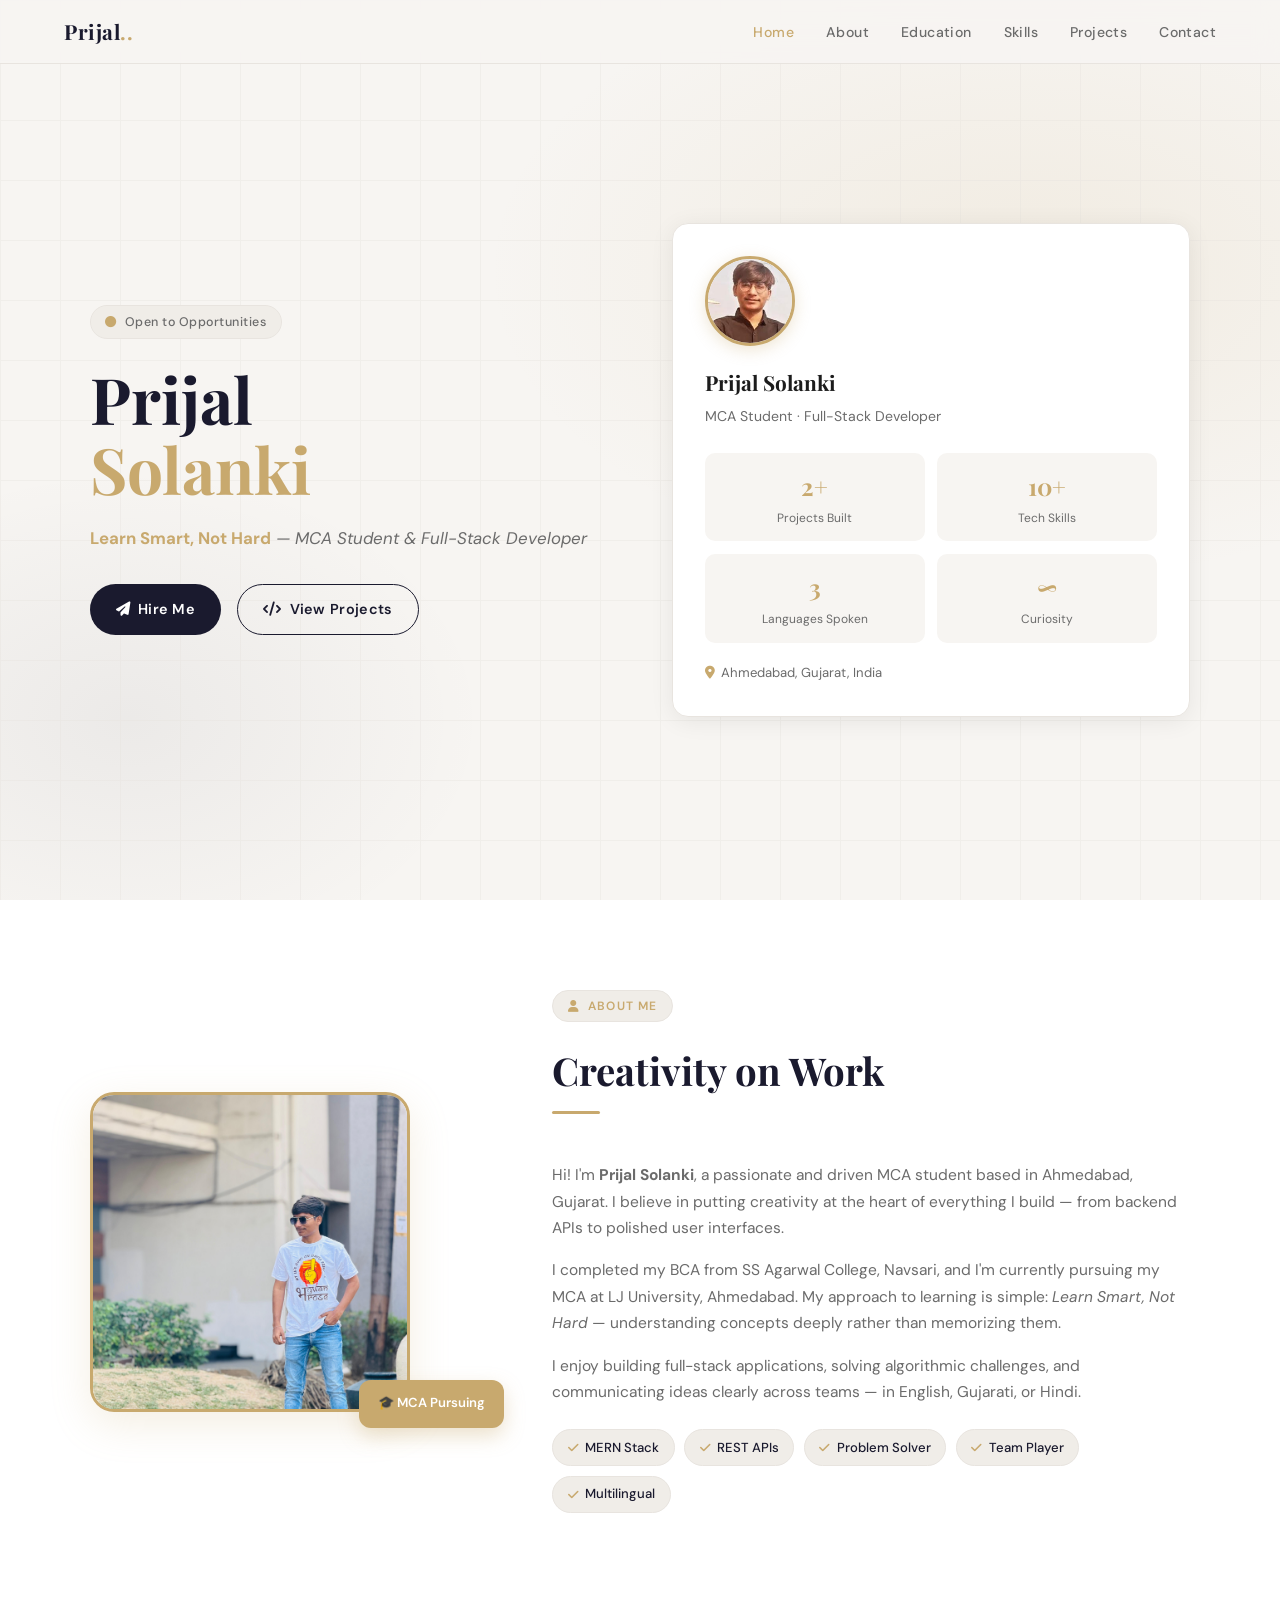
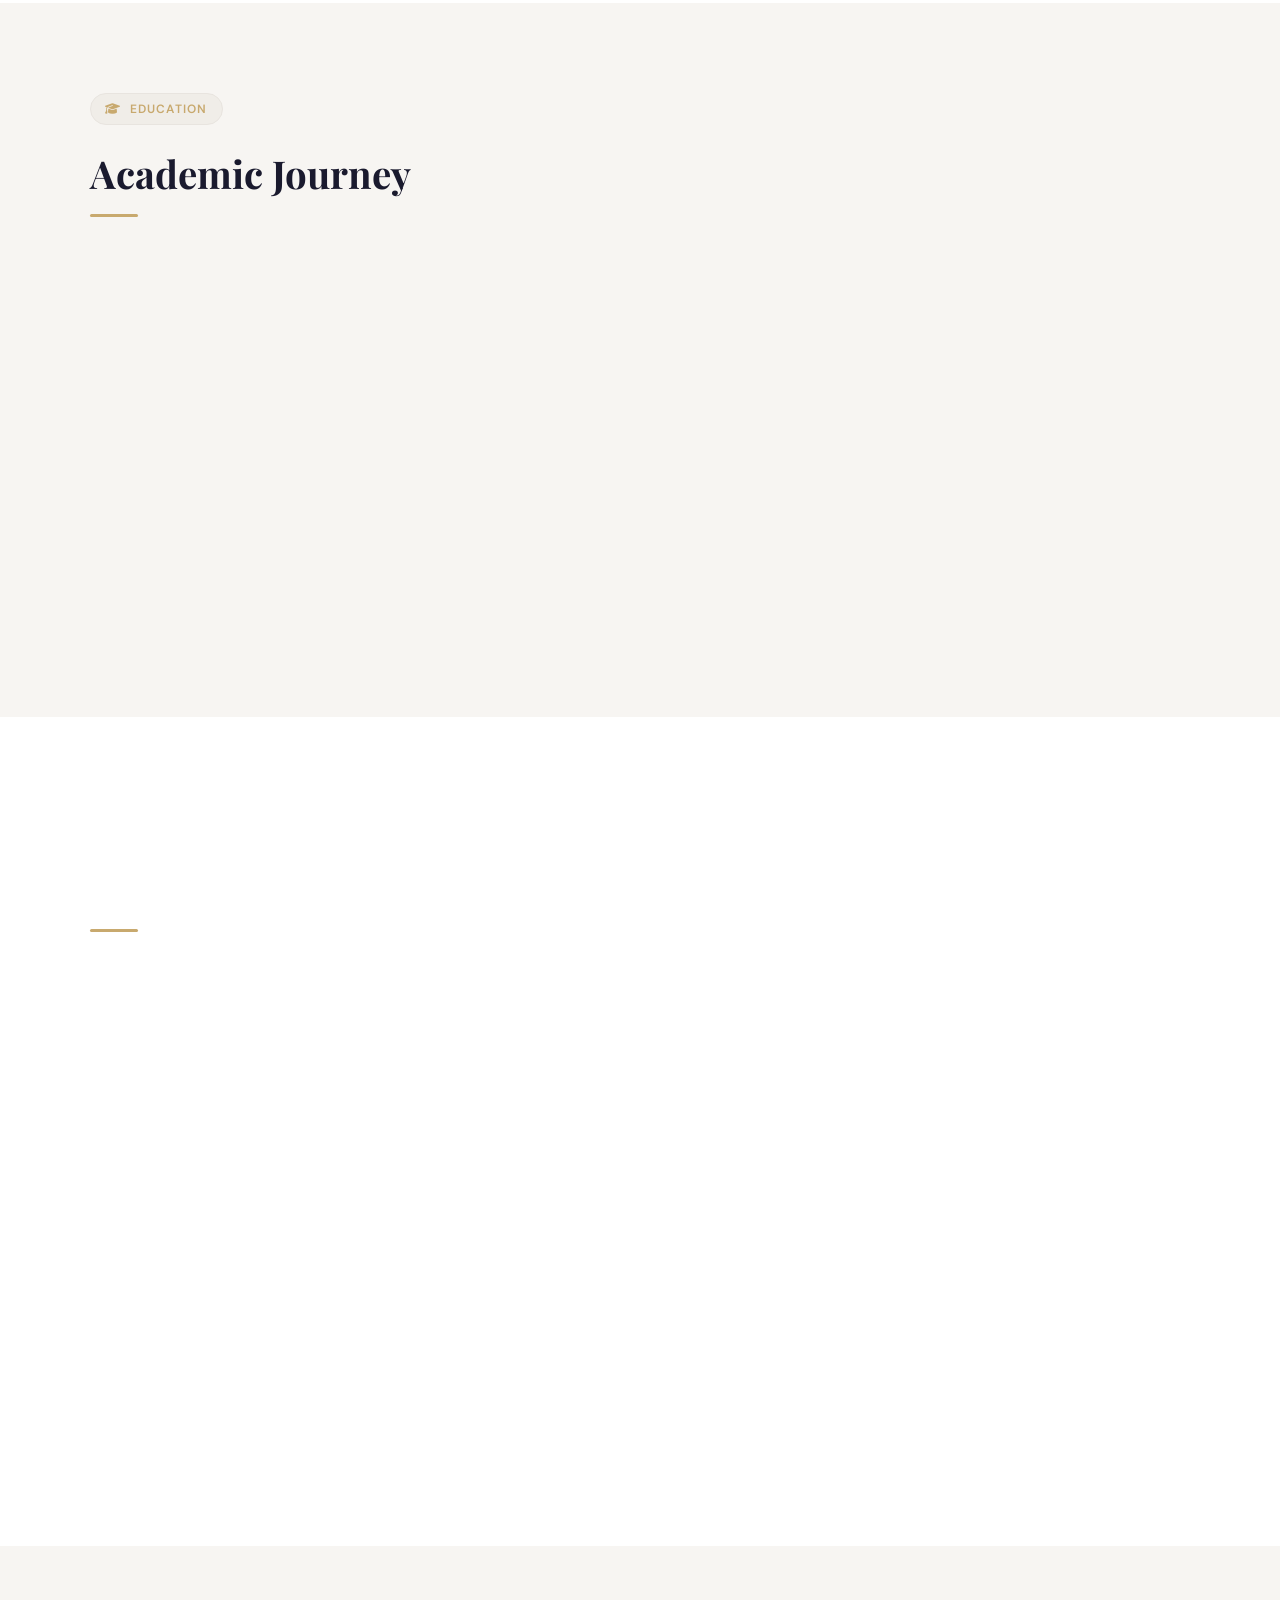
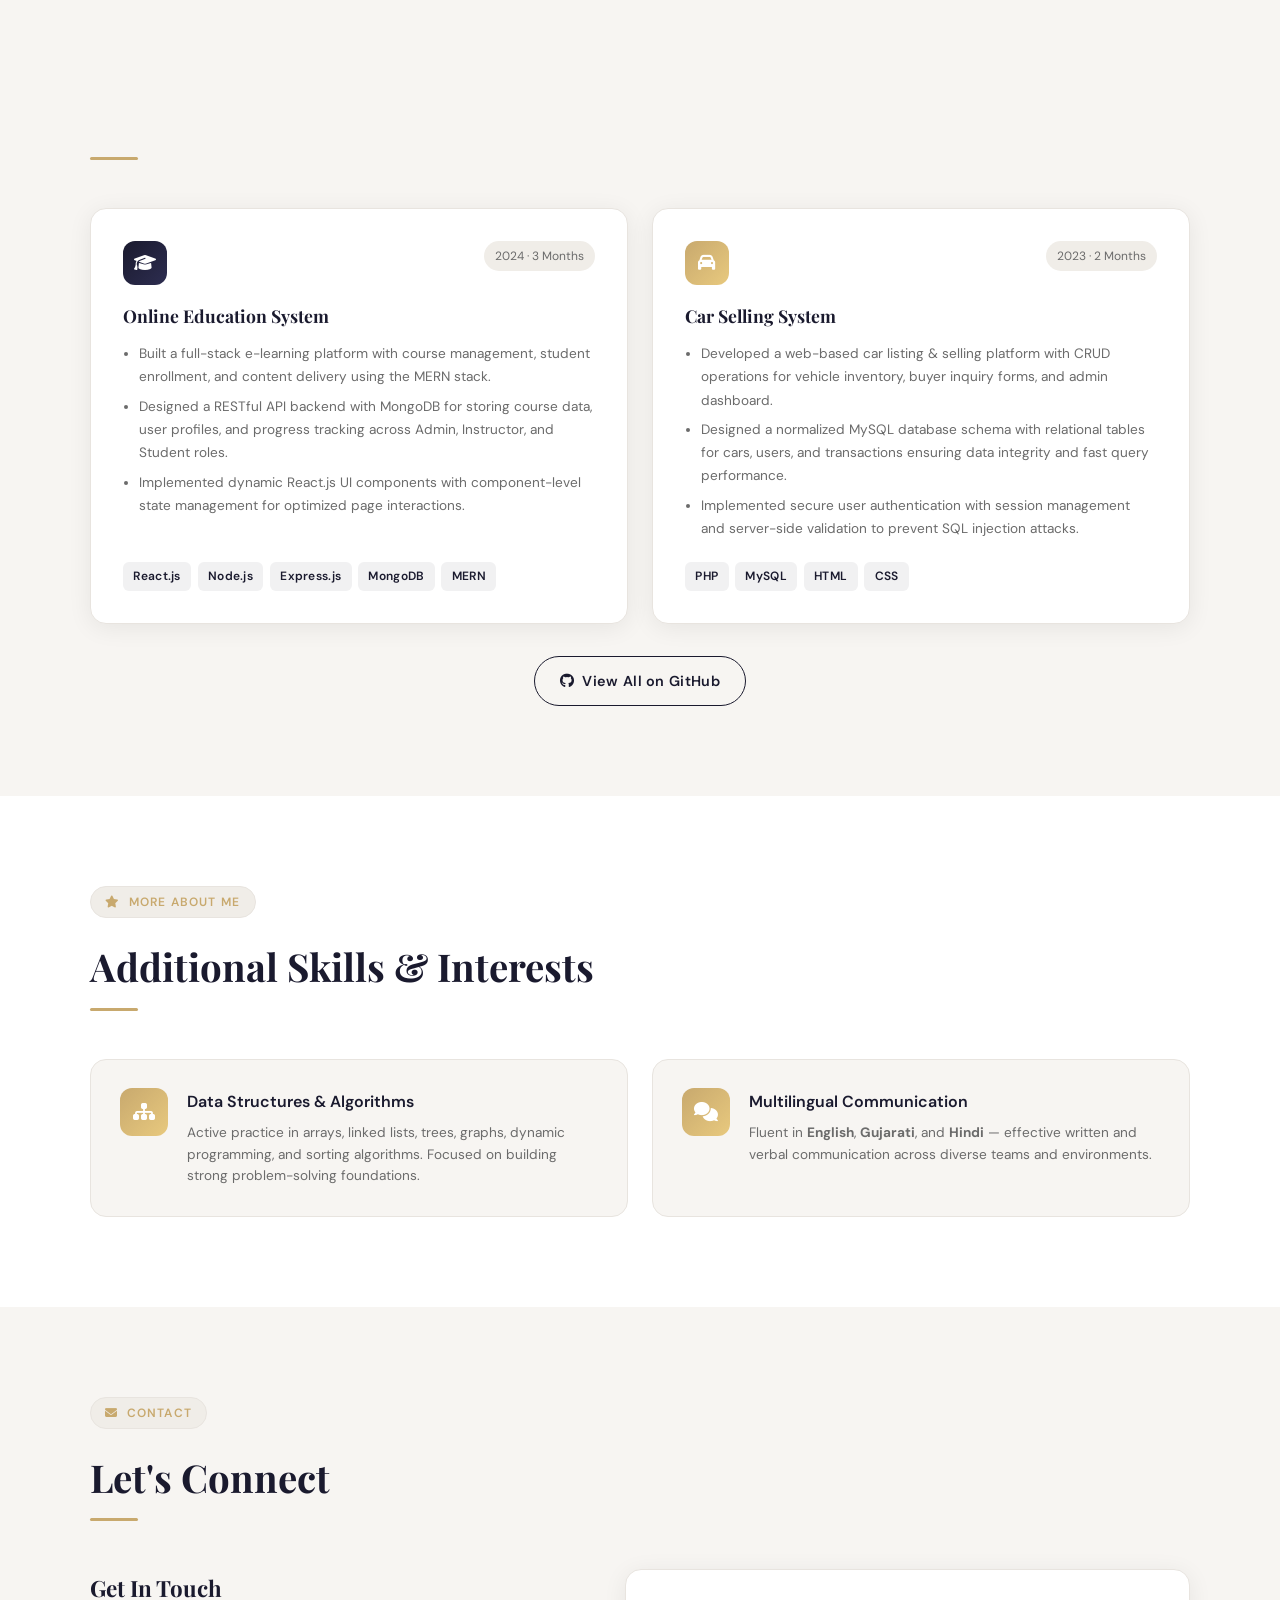
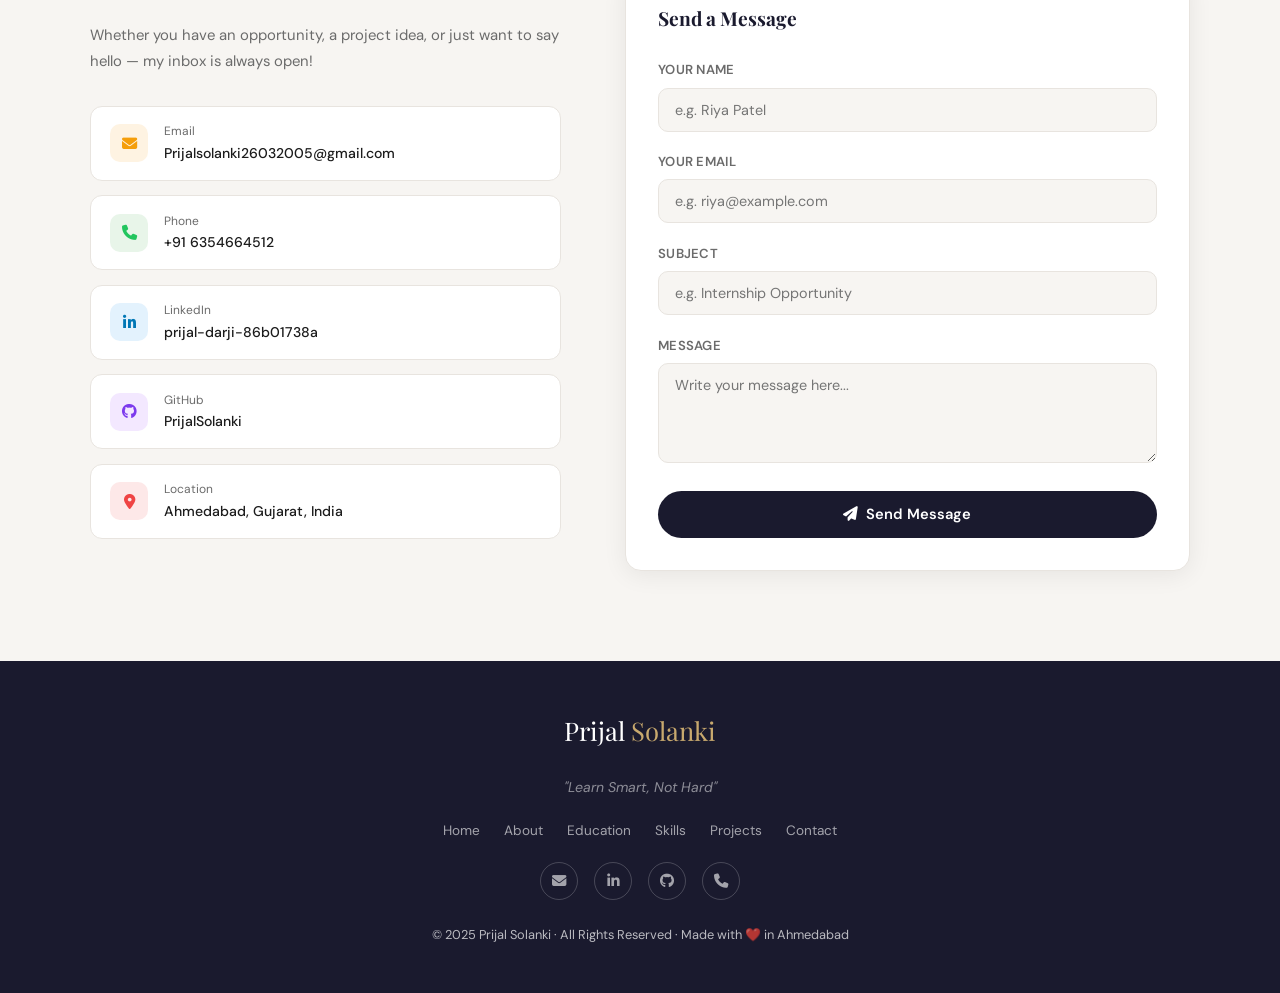
==== index.html @ 627008cb "all done" ====
<!DOCTYPE html>
<html lang="en">
<head>
  <meta charset="UTF-8" />
  <meta name="viewport" content="width=device-width, initial-scale=1.0"/>
  <title>Prijal Solanki — Virtual Resume</title>
  <link href="https://fonts.googleapis.com/css2?family=Playfair+Display:wght@400;600;700&family=DM+Sans:wght@300;400;500;600&display=swap" rel="stylesheet"/>
  <link rel="stylesheet" href="https://cdnjs.cloudflare.com/ajax/libs/font-awesome/6.5.0/css/all.min.css"/>
  <style>
    :root {
      --bg: #f7f5f2;
      --surface: #ffffff;
      --accent: #1a1a2e;
      --accent2: #c8a96e;
      --text: #1c1c1c;
      --muted: #6b6b6b;
      --border: #e8e4df;
      --card: #ffffff;
      --tag-bg: #f0ede8;
      --shadow: 0 4px 24px rgba(0,0,0,0.07);
      --radius: 16px;
    }

    * { margin: 0; padding: 0; box-sizing: border-box; }

    html { scroll-behavior: smooth; }

    body {
      font-family: 'DM Sans', sans-serif;
      background: var(--bg);
      color: var(--text);
      line-height: 1.7;
      overflow-x: hidden;
    }

    /* ── NAVBAR ── */
    nav {
      position: fixed; top: 0; width: 100%; z-index: 999;
      background: rgba(247,245,242,0.92);
      backdrop-filter: blur(12px);
      border-bottom: 1px solid var(--border);
      padding: 0 5%;
      display: flex; align-items: center; justify-content: space-between;
      height: 64px;
      transition: box-shadow .3s;
    }
    nav.scrolled { box-shadow: 0 2px 20px rgba(0,0,0,0.08); }
    .nav-logo {
      font-family: 'Playfair Display', serif;
      font-size: 1.3rem; font-weight: 700;
      color: var(--accent);
      letter-spacing: 0.5px;
    }
    .nav-logo span { color: var(--accent2); }
    .nav-links { display: flex; gap: 2rem; list-style: none; }
    .nav-links a {
      text-decoration: none; color: var(--muted);
      font-size: .88rem; font-weight: 500;
      letter-spacing: .4px; transition: color .25s;
    }
    .nav-links a:hover { color: var(--accent2); }
    .hamburger { display: none; flex-direction: column; gap: 5px; cursor: pointer; }
    .hamburger span { display: block; width: 24px; height: 2px; background: var(--accent); border-radius: 2px; transition: .3s; }
    .mobile-menu {
      display: none; position: fixed; top: 64px; left: 0; width: 100%;
      background: var(--surface); border-bottom: 1px solid var(--border);
      padding: 1.5rem 5%; flex-direction: column; gap: 1.2rem;
      z-index: 998; animation: slideDown .25s ease;
    }
    .mobile-menu.open { display: flex; }
    .mobile-menu a { text-decoration: none; color: var(--text); font-weight: 500; font-size: 1rem; }
    @keyframes slideDown { from { opacity:0; transform:translateY(-10px); } to { opacity:1; transform:translateY(0); } }

    /* ── HERO ── */
    #hero {
      min-height: 100vh;
      display: flex; align-items: center;
      padding: 100px 5% 60px;
      position: relative; overflow: hidden;
    }
    .hero-bg {
      position: absolute; inset: 0; z-index: 0;
      background:
        radial-gradient(ellipse 60% 50% at 80% 30%, rgba(200,169,110,0.13) 0%, transparent 70%),
        radial-gradient(ellipse 40% 40% at 10% 80%, rgba(26,26,46,0.05) 0%, transparent 70%);
    }
    .hero-grid-lines {
      position: absolute; inset: 0; z-index: 0;
      background-image: linear-gradient(var(--border) 1px, transparent 1px),
                        linear-gradient(90deg, var(--border) 1px, transparent 1px);
      background-size: 60px 60px;
      opacity: 0.4;
    }
    .hero-inner {
      position: relative; z-index: 1;
      max-width: 1100px; width: 100%; margin: 0 auto;
      display: grid; grid-template-columns: 1fr 1fr;
      gap: 4rem; align-items: center;
    }
    .hero-label {
      display: inline-flex; align-items: center; gap: .5rem;
      background: var(--tag-bg); border: 1px solid var(--border);
      padding: .35rem .9rem; border-radius: 100px;
      font-size: .78rem; font-weight: 500; color: var(--muted);
      letter-spacing: .5px; margin-bottom: 1.5rem;
      animation: fadeUp .6s ease both;
    }
    .hero-label i { color: var(--accent2); font-size: .7rem; }
    h1 {
      font-family: 'Playfair Display', serif;
      font-size: clamp(2.8rem, 5vw, 4.2rem);
      line-height: 1.1; font-weight: 700;
      color: var(--accent);
      animation: fadeUp .7s .1s ease both;
    }
    h1 .gold { color: var(--accent2); }
    .hero-tagline {
      font-size: 1.05rem; color: var(--muted);
      margin: 1.2rem 0 2rem;
      font-style: italic;
      animation: fadeUp .7s .2s ease both;
    }
    .hero-tagline strong { color: var(--accent2); font-style: normal; }
    .hero-btns {
      display: flex; gap: 1rem; flex-wrap: wrap;
      animation: fadeUp .7s .3s ease both;
    }
    .btn {
      display: inline-flex; align-items: center; gap: .5rem;
      padding: .75rem 1.6rem; border-radius: 100px;
      font-size: .9rem; font-weight: 600;
      text-decoration: none; cursor: pointer; border: none;
      transition: all .25s; letter-spacing: .3px;
    }
    .btn-primary { background: var(--accent); color: #fff; }
    .btn-primary:hover { background: #2d2d50; transform: translateY(-2px); box-shadow: 0 8px 24px rgba(26,26,46,0.2); }
    .btn-outline { background: transparent; color: var(--accent); border: 1.5px solid var(--accent); }
    .btn-outline:hover { background: var(--accent); color: #fff; transform: translateY(-2px); }
    .hero-card {
      background: var(--card);
      border: 1px solid var(--border);
      border-radius: var(--radius);
      padding: 2rem;
      box-shadow: var(--shadow);
      animation: fadeLeft .8s .2s ease both;
    }
    .hero-avatar {
  width: 90px; height: 90px; border-radius: 50%;
  overflow: hidden;
  margin-bottom: 1.2rem;
  border: 3px solid var(--accent2);
  box-shadow: 0 4px 16px rgba(200,169,110,0.3);
}

.hero-avatar img {
  width: 100%;
  height: 100%;
  object-fit: cover;
  display: block;
}
    .hero-card h3 { font-family: 'Playfair Display', serif; font-size: 1.3rem; margin-bottom: .3rem; }
    .hero-card p { color: var(--muted); font-size: .88rem; }
    .hero-stats {
      display: grid; grid-template-columns: 1fr 1fr;
      gap: .8rem; margin-top: 1.5rem;
    }
    .stat-box {
      background: var(--bg); border-radius: 10px;
      padding: .8rem 1rem; text-align: center;
    }
    .stat-num {
      font-family: 'Playfair Display', serif;
      font-size: 1.5rem; font-weight: 700; color: var(--accent2);
    }
    .stat-lbl { font-size: .75rem; color: var(--muted); margin-top: .1rem; }
    .location-badge {
      display: flex; align-items: center; gap: .4rem;
      margin-top: 1.2rem; color: var(--muted); font-size: .82rem;
    }
    .location-badge i { color: var(--accent2); }

    /* ── SECTIONS ── */
    section { padding: 90px 5%; }
    .container { max-width: 1100px; margin: 0 auto; }
    .section-label {
      display: inline-flex; align-items: center; gap: .5rem;
      background: var(--tag-bg); border: 1px solid var(--border);
      padding: .3rem .9rem; border-radius: 100px;
      font-size: .75rem; font-weight: 600; color: var(--accent2);
      letter-spacing: 1.2px; text-transform: uppercase;
      margin-bottom: 1rem;
    }
    .section-title {
      font-family: 'Playfair Display', serif;
      font-size: clamp(1.8rem, 3vw, 2.5rem);
      font-weight: 700; color: var(--accent);
      margin-bottom: .5rem;
    }
    .section-line {
      width: 48px; height: 3px;
      background: var(--accent2); border-radius: 2px;
      margin-bottom: 3rem;
    }

    /* ── ABOUT ── */
    #about { background: var(--surface); }
    .about-grid { display: grid; grid-template-columns: 1fr 1.6fr; gap: 4rem; align-items: center; }
    .about-visual {
      position: relative;
    }
   .about-img-box {
  width: 100%;
  max-width: 320px;
  aspect-ratio: 1;
  border-radius: 24px;
  overflow: hidden;
  position: relative;
  border: 3px solid var(--accent2);
  box-shadow: 0 12px 40px rgba(200,169,110,0.2);
}

.about-img-box img {
  width: 100%;
  height: 100%;
  object-fit: cover;
  display: block;
}

/* Remove the ::after pseudo element — delete it entirely */
   
    .about-float {
      position: absolute; bottom: -16px; right: -16px;
      background: var(--accent2); color: #fff;
      padding: .8rem 1.2rem; border-radius: 12px;
      font-size: .82rem; font-weight: 600;
      box-shadow: 0 8px 20px rgba(200,169,110,.35);
    }
    .about-text p { color: var(--muted); margin-bottom: 1rem; font-size: .97rem; }
    .about-pills { display: flex; flex-wrap: wrap; gap: .6rem; margin-top: 1.5rem; }
    .pill {
      display: inline-flex; align-items: center; gap: .4rem;
      background: var(--tag-bg); border: 1px solid var(--border);
      padding: .4rem .9rem; border-radius: 100px;
      font-size: .82rem; color: var(--accent); font-weight: 500;
    }
    .pill i { color: var(--accent2); font-size: .75rem; }

    /* ── EDUCATION ── */
    #education { background: var(--bg); }
    .edu-cards { display: grid; grid-template-columns: 1fr 1fr; gap: 1.5rem; }
    .edu-card {
      background: var(--card); border: 1px solid var(--border);
      border-radius: var(--radius); padding: 1.8rem;
      box-shadow: var(--shadow); position: relative; overflow: hidden;
      transition: transform .25s, box-shadow .25s;
    }
    .edu-card:hover { transform: translateY(-4px); box-shadow: 0 12px 32px rgba(0,0,0,0.1); }
    .edu-card::before {
      content: ''; position: absolute; top: 0; left: 0;
      width: 4px; height: 100%; background: var(--accent2);
    }
    .edu-badge {
      display: inline-block;
      background: linear-gradient(135deg, var(--accent), #2d2d50);
      color: #fff; padding: .3rem .8rem; border-radius: 100px;
      font-size: .72rem; font-weight: 600; letter-spacing: .5px;
      margin-bottom: 1rem;
    }
    .edu-card h3 {
      font-family: 'Playfair Display', serif;
      font-size: 1.1rem; margin-bottom: .3rem; color: var(--accent);
    }
    .edu-card .edu-deg { color: var(--accent2); font-weight: 600; font-size: .9rem; margin-bottom: .3rem; }
    .edu-card .edu-loc { color: var(--muted); font-size: .83rem; }
    .edu-card .edu-year {
      margin-top: .8rem; display: inline-flex; align-items: center; gap: .4rem;
      background: var(--tag-bg); padding: .3rem .7rem; border-radius: 100px;
      font-size: .78rem; color: var(--muted);
    }
    .achievement-strip {
      margin-top: 2rem; background: var(--card);
      border: 1px solid var(--border); border-radius: var(--radius);
      padding: 1.5rem 2rem;
      display: flex; align-items: center; gap: 1.5rem;
      box-shadow: var(--shadow);
    }
    .ach-icon {
      width: 52px; height: 52px; border-radius: 50%;
      background: linear-gradient(135deg, var(--accent2), #e8c97e);
      display: flex; align-items: center; justify-content: center;
      font-size: 1.3rem; color: #fff; flex-shrink: 0;
    }
    .ach-text h4 { font-weight: 600; color: var(--accent); }
    .ach-text p { color: var(--muted); font-size: .85rem; }

    /* ── SKILLS ── */
    #skills { background: var(--surface); }
    .skills-grid { display: grid; grid-template-columns: 1fr 1fr; gap: 3rem; }
    .skill-group h4 {
      font-family: 'Playfair Display', serif; font-size: 1.1rem;
      color: var(--accent); margin-bottom: 1.2rem;
      display: flex; align-items: center; gap: .6rem;
    }
    .skill-group h4 i { color: var(--accent2); font-size: .9rem; }
    .skill-item { margin-bottom: 1.1rem; }
    .skill-info { display: flex; justify-content: space-between; margin-bottom: .4rem; }
    .skill-name { font-size: .88rem; font-weight: 500; color: var(--text); }
    .skill-pct { font-size: .8rem; color: var(--accent2); font-weight: 600; }
    .skill-bar { height: 6px; background: var(--tag-bg); border-radius: 100px; overflow: hidden; }
    .skill-fill {
      height: 100%; background: linear-gradient(90deg, var(--accent), var(--accent2));
      border-radius: 100px; width: 0;
      transition: width 1.2s cubic-bezier(.4,0,.2,1);
    }
    .tags-cloud { display: flex; flex-wrap: wrap; gap: .6rem; }
    .tag {
      background: var(--tag-bg); border: 1px solid var(--border);
      padding: .4rem .9rem; border-radius: 100px;
      font-size: .82rem; color: var(--accent); font-weight: 500;
      transition: background .2s, color .2s;
    }
    .tag:hover { background: var(--accent); color: #fff; }

    /* ── PROJECTS ── */
    #projects { background: var(--bg); }
    .projects-grid { display: grid; grid-template-columns: 1fr 1fr; gap: 1.5rem; }
    .proj-card {
      background: var(--card); border: 1px solid var(--border);
      border-radius: var(--radius); padding: 2rem;
      box-shadow: var(--shadow); display: flex; flex-direction: column;
      transition: transform .25s, box-shadow .25s;
    }
    .proj-card:hover { transform: translateY(-5px); box-shadow: 0 16px 40px rgba(0,0,0,0.1); }
    .proj-header { display: flex; align-items: flex-start; justify-content: space-between; gap: 1rem; margin-bottom: 1rem; }
    .proj-icon {
      width: 44px; height: 44px; border-radius: 12px;
      background: linear-gradient(135deg, var(--accent), #2d2d50);
      display: flex; align-items: center; justify-content: center;
      font-size: 1.1rem; color: #fff; flex-shrink: 0;
    }
    .proj-year {
      background: var(--tag-bg); padding: .3rem .7rem; border-radius: 100px;
      font-size: .75rem; color: var(--muted);
    }
    .proj-card h3 {
      font-family: 'Playfair Display', serif;
      font-size: 1.1rem; color: var(--accent); margin-bottom: .7rem;
    }
    .proj-desc { color: var(--muted); font-size: .88rem; margin-bottom: 1.2rem; flex: 1; line-height: 1.65; }
    .proj-bullets { padding-left: 1rem; margin-bottom: 1rem; }
    .proj-bullets li { color: var(--muted); font-size: .85rem; margin-bottom: .4rem; }
    .proj-tech { display: flex; flex-wrap: wrap; gap: .4rem; margin-top: auto; }
    .tech-tag {
      background: rgba(26,26,46,0.06); color: var(--accent);
      padding: .25rem .65rem; border-radius: 6px;
      font-size: .75rem; font-weight: 600; letter-spacing: .3px;
    }

    /* ── ADDITIONAL SKILLS ── */
    #additional { background: var(--surface); }
    .add-grid { display: grid; grid-template-columns: 1fr 1fr; gap: 1.5rem; }
    .add-card {
      background: var(--bg); border: 1px solid var(--border);
      border-radius: var(--radius); padding: 1.8rem;
      display: flex; gap: 1.2rem; align-items: flex-start;
      transition: transform .25s;
    }
    .add-card:hover { transform: translateY(-3px); }
    .add-icon {
      width: 48px; height: 48px; border-radius: 12px; flex-shrink: 0;
      background: linear-gradient(135deg, var(--accent2), #e8c97e);
      display: flex; align-items: center; justify-content: center;
      font-size: 1.2rem; color: #fff;
    }
    .add-card h4 { font-weight: 600; color: var(--accent); margin-bottom: .4rem; }
    .add-card p { color: var(--muted); font-size: .85rem; line-height: 1.6; }

    /* ── CONTACT ── */
    #contact { background: var(--bg); }
    .contact-grid { display: grid; grid-template-columns: 1fr 1.2fr; gap: 4rem; }
    .contact-info h3 {
      font-family: 'Playfair Display', serif;
      font-size: 1.4rem; margin-bottom: 1rem; color: var(--accent);
    }
    .contact-info p { color: var(--muted); font-size: .93rem; margin-bottom: 2rem; }
    .contact-links { display: flex; flex-direction: column; gap: .9rem; }
    .contact-link {
      display: flex; align-items: center; gap: 1rem;
      text-decoration: none; color: var(--text);
      padding: .9rem 1.2rem; border-radius: 12px;
      border: 1px solid var(--border); background: var(--card);
      transition: all .25s;
    }
    .contact-link:hover { border-color: var(--accent2); background: var(--tag-bg); transform: translateX(4px); }
    .c-icon {
      width: 38px; height: 38px; border-radius: 10px;
      display: flex; align-items: center; justify-content: center;
      font-size: .95rem; flex-shrink: 0;
    }
    .c-icon.mail { background: #fef3e2; color: #f59e0b; }
    .c-icon.phone { background: #e8f5e9; color: #22c55e; }
    .c-icon.linkedin { background: #e3f2fd; color: #0077b5; }
    .c-icon.github { background: #f3e8ff; color: #7c3aed; }
    .c-icon.loc { background: #fde8e8; color: #ef4444; }
    .c-label { font-size: .75rem; color: var(--muted); }
    .c-val { font-size: .88rem; font-weight: 500; word-break: break-all; }
    .contact-form { background: var(--card); border: 1px solid var(--border); border-radius: var(--radius); padding: 2rem; box-shadow: var(--shadow); }
    .contact-form h3 { font-family: 'Playfair Display', serif; font-size: 1.2rem; color: var(--accent); margin-bottom: 1.5rem; }
    .form-group { margin-bottom: 1.2rem; }
    .form-group label { display: block; font-size: .82rem; font-weight: 600; color: var(--muted); margin-bottom: .4rem; letter-spacing: .3px; }
    .form-group input,
    .form-group textarea {
      width: 100%; padding: .75rem 1rem;
      border: 1.5px solid var(--border); border-radius: 10px;
      background: var(--bg); font-family: 'DM Sans', sans-serif;
      font-size: .9rem; color: var(--text); outline: none;
      transition: border-color .2s;
    }
    .form-group input:focus,
    .form-group textarea:focus { border-color: var(--accent2); }
    .form-group textarea { resize: vertical; min-height: 100px; }
    .form-submit {
      width: 100%; padding: .85rem; border-radius: 100px;
      background: var(--accent); color: #fff; font-family: 'DM Sans', sans-serif;
      font-size: .92rem; font-weight: 600; border: none; cursor: pointer;
      transition: background .25s, transform .2s;
    }
    .form-submit:hover { background: #2d2d50; transform: translateY(-2px); }

    /* ── FOOTER ── */
    footer {
      background: var(--accent); color: rgba(255,255,255,0.7);
      padding: 3rem 5%; text-align: center;
    }
    .footer-name {
      font-family: 'Playfair Display', serif;
      font-size: 1.6rem; color: #fff; margin-bottom: .5rem;
    }
    .footer-name span { color: var(--accent2); }
    .footer-links { display: flex; justify-content: center; gap: 1.5rem; margin: 1.2rem 0; flex-wrap: wrap; }
    .footer-links a { color: rgba(255,255,255,0.6); text-decoration: none; font-size: .85rem; transition: color .2s; }
    .footer-links a:hover { color: var(--accent2); }
    .footer-socials { display: flex; justify-content: center; gap: 1rem; margin: 1.2rem 0; }
    .fsoc {
      width: 38px; height: 38px; border-radius: 50%;
      border: 1px solid rgba(255,255,255,0.2);
      display: flex; align-items: center; justify-content: center;
      color: rgba(255,255,255,0.6); text-decoration: none;
      font-size: .9rem; transition: all .25s;
    }
    .fsoc:hover { border-color: var(--accent2); color: var(--accent2); }
    footer p { font-size: .8rem; margin-top: 1.5rem; }

    /* ── ANIMATIONS ── */
    @keyframes fadeUp {
      from { opacity: 0; transform: translateY(24px); }
      to   { opacity: 1; transform: translateY(0); }
    }
    @keyframes fadeLeft {
      from { opacity: 0; transform: translateX(30px); }
      to   { opacity: 1; transform: translateX(0); }
    }
    .reveal {
      opacity: 0; transform: translateY(30px);
      transition: opacity .7s ease, transform .7s ease;
    }
    .reveal.visible { opacity: 1; transform: translateY(0); }

    /* ── RESPONSIVE ── */
    @media (max-width: 900px) {
      .hero-inner { grid-template-columns: 1fr; gap: 2.5rem; }
      .hero-card { max-width: 360px; }
      .about-grid { grid-template-columns: 1fr; }
      .about-img-box { max-width: 220px; }
      .edu-cards { grid-template-columns: 1fr; }
      .skills-grid { grid-template-columns: 1fr; }
      .projects-grid { grid-template-columns: 1fr; }
      .add-grid { grid-template-columns: 1fr; }
      .contact-grid { grid-template-columns: 1fr; }
    }
    @media (max-width: 640px) {
      .nav-links { display: none; }
      .hamburger { display: flex; }
      section { padding: 70px 5%; }
      h1 { font-size: 2.2rem; }
      .hero-btns { flex-direction: column; }
      .btn { justify-content: center; }
      .achievement-strip { flex-direction: column; text-align: center; }
    }
  </style>
</head>
<body>

<!-- NAVBAR -->
<nav id="navbar">
  <div class="nav-logo">Prijal<span>..</span></div>
  <ul class="nav-links">
    <li><a href="#hero">Home</a></li>
    <li><a href="#about">About</a></li>
    <li><a href="#education">Education</a></li>
    <li><a href="#skills">Skills</a></li>
    <li><a href="#projects">Projects</a></li>
    <li><a href="#contact">Contact</a></li>
  </ul>
  <div class="hamburger" onclick="toggleMenu()" aria-label="Menu">
    <span></span><span></span><span></span>
  </div>
</nav>
<div class="mobile-menu" id="mobileMenu">
  <a href="#hero" onclick="toggleMenu()">Home</a>
  <a href="#about" onclick="toggleMenu()">About</a>
  <a href="#education" onclick="toggleMenu()">Education</a>
  <a href="#skills" onclick="toggleMenu()">Skills</a>
  <a href="#projects" onclick="toggleMenu()">Projects</a>
  <a href="#contact" onclick="toggleMenu()">Contact</a>
</div>

<!-- HERO -->
<section id="hero">
  <div class="hero-bg"></div>
  <div class="hero-grid-lines"></div>
  <div class="hero-inner">
    <div class="hero-text">
      <div class="hero-label"><i class="fas fa-circle"></i> Open to Opportunities</div>
      <h1>Prijal<br><span class="gold">Solanki</span></h1>
      <p class="hero-tagline"><strong>Learn Smart, Not Hard</strong> — MCA Student & Full-Stack Developer</p>
      <div class="hero-btns">
        <a href="#contact" class="btn btn-primary"><i class="fas fa-paper-plane"></i> Hire Me</a>
        <a href="#projects" class="btn btn-outline"><i class="fas fa-code"></i> View Projects</a>
      </div>
    </div>
    <div>
      <div class="hero-card">
        <div class="hero-avatar">
            <img src="myphoto.png" alt="Prijal Solanki"/>
        </div>
        <h3>Prijal Solanki</h3>
        <p>MCA Student · Full-Stack Developer</p>
        <div class="hero-stats">
          <div class="stat-box">
            <div class="stat-num">2+</div>
            <div class="stat-lbl">Projects Built</div>
          </div>
          <div class="stat-box">
            <div class="stat-num">10+</div>
            <div class="stat-lbl">Tech Skills</div>
          </div>
          <div class="stat-box">
            <div class="stat-num">3</div>
            <div class="stat-lbl">Languages Spoken</div>
          </div>
          <div class="stat-box">
            <div class="stat-num">∞</div>
            <div class="stat-lbl">Curiosity</div>
          </div>
        </div>
        <div class="location-badge">
          <i class="fas fa-map-marker-alt"></i> Ahmedabad, Gujarat, India
        </div>
      </div>
    </div>
  </div>
</section>

<!-- ABOUT -->
<section id="about">
  <div class="container">
    <div class="about-grid">
      <div class="about-visual reveal">
        <div class="about-img-box"><img src="myphoto2.jpeg" alt="Prijal Solanki"/></div>
        <div class="about-float">🎓 MCA Pursuing</div>
      </div>
      <div class="about-text reveal">
        <div class="section-label"><i class="fas fa-user"></i> About Me</div>
        <h2 class="section-title">Creativity on Work</h2>
        <div class="section-line"></div>
        <p>Hi! I'm <strong>Prijal Solanki</strong>, a passionate and driven MCA student based in Ahmedabad, Gujarat. I believe in putting creativity at the heart of everything I build — from backend APIs to polished user interfaces.</p>
        <p>I completed my BCA from SS Agarwal College, Navsari, and I'm currently pursuing my MCA at LJ University, Ahmedabad. My approach to learning is simple: <em>Learn Smart, Not Hard</em> — understanding concepts deeply rather than memorizing them.</p>
        <p>I enjoy building full-stack applications, solving algorithmic challenges, and communicating ideas clearly across teams — in English, Gujarati, or Hindi.</p>
        <div class="about-pills">
          <span class="pill"><i class="fas fa-check"></i> MERN Stack</span>
          <span class="pill"><i class="fas fa-check"></i> REST APIs</span>
          <span class="pill"><i class="fas fa-check"></i> Problem Solver</span>
          <span class="pill"><i class="fas fa-check"></i> Team Player</span>
          <span class="pill"><i class="fas fa-check"></i> Multilingual</span>
        </div>
      </div>
    </div>
  </div>
</section>

<!-- EDUCATION -->
<section id="education">
  <div class="container">
    <div class="section-label reveal"><i class="fas fa-graduation-cap"></i> Education</div>
    <h2 class="section-title reveal">Academic Journey</h2>
    <div class="section-line"></div>
    <div class="edu-cards">
      <div class="edu-card reveal">
        <span class="edu-badge">✅ COMPLETED</span>
        <h3>SS Agarwal College</h3>
        <div class="edu-deg">Bachelor of Computer Applications (BCA)</div>
        <div class="edu-loc"><i class="fas fa-map-marker-alt" style="color:var(--accent2);margin-right:.3rem"></i>Navsari, Gujarat, India</div>
        <span class="edu-year"><i class="fas fa-calendar"></i> Graduated 2025</span>
      </div>
      <div class="edu-card reveal">
        <span class="edu-badge" style="background:linear-gradient(135deg,var(--accent2),#e8c97e);color:#fff;">🔄 PURSUING</span>
        <h3>LJ University</h3>
        <div class="edu-deg">Master of Computer Applications (MCA)</div>
        <div class="edu-loc"><i class="fas fa-map-marker-alt" style="color:var(--accent2);margin-right:.3rem"></i>Ahmedabad, Gujarat, India</div>
        <span class="edu-year"><i class="fas fa-calendar"></i> 2025 — Present</span>
      </div>
    </div>
    <div class="achievement-strip reveal" style="margin-top:1.5rem;">
      <div class="ach-icon"><i class="fas fa-trophy"></i></div>
      <div class="ach-text">
        <h4>Certifications & Achievements</h4>
        <p>Holds multiple certificates across technical and professional development domains — demonstrating a continuous learning mindset.</p>
      </div>
    </div>
  </div>
</section>

<!-- SKILLS -->
<section id="skills">
  <div class="container">
    <div class="section-label reveal"><i class="fas fa-code"></i> Skills</div>
    <h2 class="section-title reveal">Technical Arsenal</h2>
    <div class="section-line"></div>
    <div class="skills-grid">
      <div>
        <div class="skill-group reveal">
          <h4><i class="fas fa-laptop-code"></i> Languages</h4>
          <div class="skill-item"><div class="skill-info"><span class="skill-name">JavaScript (ES6+)</span><span class="skill-pct">88%</span></div><div class="skill-bar"><div class="skill-fill" data-w="88"></div></div></div>
          <div class="skill-item"><div class="skill-info"><span class="skill-name">Python</span><span class="skill-pct">80%</span></div><div class="skill-bar"><div class="skill-fill" data-w="80"></div></div></div>
          <div class="skill-item"><div class="skill-info"><span class="skill-name">PHP</span><span class="skill-pct">75%</span></div><div class="skill-bar"><div class="skill-fill" data-w="75"></div></div></div>
          <div class="skill-item"><div class="skill-info"><span class="skill-name">HTML5 / CSS3</span><span class="skill-pct">92%</span></div><div class="skill-bar"><div class="skill-fill" data-w="92"></div></div></div>
          <div class="skill-item"><div class="skill-info"><span class="skill-name">SQL</span><span class="skill-pct">82%</span></div><div class="skill-bar"><div class="skill-fill" data-w="82"></div></div></div>
          <div class="skill-item"><div class="skill-info"><span class="skill-name">C++</span><span class="skill-pct">70%</span></div><div class="skill-bar"><div class="skill-fill" data-w="70"></div></div></div>
        </div>
        <div class="skill-group reveal" style="margin-top:2rem;">
          <h4><i class="fas fa-layer-group"></i> Frameworks & Libraries</h4>
          <div class="tags-cloud">
            <span class="tag">React.js</span>
            <span class="tag">Node.js</span>
            <span class="tag">Express.js</span>
            <span class="tag">ASP.NET (VB)</span>
          </div>
        </div>
      </div>
      <div>
        <div class="skill-group reveal">
          <h4><i class="fas fa-database"></i> Databases</h4>
          <div class="skill-item"><div class="skill-info"><span class="skill-name">MongoDB</span><span class="skill-pct">84%</span></div><div class="skill-bar"><div class="skill-fill" data-w="84"></div></div></div>
          <div class="skill-item"><div class="skill-info"><span class="skill-name">MySQL</span><span class="skill-pct">86%</span></div><div class="skill-bar"><div class="skill-fill" data-w="86"></div></div></div>
          <div class="skill-item"><div class="skill-info"><span class="skill-name">SQL Server</span><span class="skill-pct">76%</span></div><div class="skill-bar"><div class="skill-fill" data-w="76"></div></div></div>
        </div>
        <div class="skill-group reveal" style="margin-top:2rem;">
          <h4><i class="fas fa-tools"></i> Tools & IDEs</h4>
          <div class="tags-cloud">
            <span class="tag">Git</span>
            <span class="tag">GitHub</span>
            <span class="tag">VS Code</span>
            <span class="tag">Postman</span>
            <span class="tag">Spyder (Anaconda3)</span>
            <span class="tag">MS Office</span>
          </div>
        </div>
        <div class="skill-group reveal" style="margin-top:2rem;">
          <h4><i class="fas fa-brain"></i> Core Concepts</h4>
          <div class="tags-cloud">
            <span class="tag">DSA</span>
            <span class="tag">OOP</span>
            <span class="tag">MVC Architecture</span>
            <span class="tag">REST APIs</span>
          </div>
        </div>
      </div>
    </div>
  </div>
</section>

<!-- PROJECTS -->
<section id="projects">
  <div class="container">
    <div class="section-label reveal"><i class="fas fa-folder-open"></i> Projects</div>
    <h2 class="section-title reveal">What I've Built</h2>
    <div class="section-line"></div>
    <div class="projects-grid">

      <div class="proj-card reveal">
        <div class="proj-header">
          <div class="proj-icon"><i class="fas fa-graduation-cap"></i></div>
          <span class="proj-year">2024 · 3 Months</span>
        </div>
        <h3>Online Education System</h3>
        <ul class="proj-bullets">
          <li>Built a full-stack e-learning platform with course management, student enrollment, and content delivery using the MERN stack.</li>
          <li>Designed a RESTful API backend with MongoDB for storing course data, user profiles, and progress tracking across Admin, Instructor, and Student roles.</li>
          <li>Implemented dynamic React.js UI components with component-level state management for optimized page interactions.</li>
        </ul>
        <div class="proj-tech">
          <span class="tech-tag">React.js</span>
          <span class="tech-tag">Node.js</span>
          <span class="tech-tag">Express.js</span>
          <span class="tech-tag">MongoDB</span>
          <span class="tech-tag">MERN</span>
        </div>
      </div>

      <div class="proj-card reveal">
        <div class="proj-header">
          <div class="proj-icon" style="background:linear-gradient(135deg,var(--accent2),#e8c97e);"><i class="fas fa-car"></i></div>
          <span class="proj-year">2023 · 2 Months</span>
        </div>
        <h3>Car Selling System</h3>
        <ul class="proj-bullets">
          <li>Developed a web-based car listing & selling platform with CRUD operations for vehicle inventory, buyer inquiry forms, and admin dashboard.</li>
          <li>Designed a normalized MySQL database schema with relational tables for cars, users, and transactions ensuring data integrity and fast query performance.</li>
          <li>Implemented secure user authentication with session management and server-side validation to prevent SQL injection attacks.</li>
        </ul>
        <div class="proj-tech">
          <span class="tech-tag">PHP</span>
          <span class="tech-tag">MySQL</span>
          <span class="tech-tag">HTML</span>
          <span class="tech-tag">CSS</span>
        </div>
      </div>

    </div>
    <div style="text-align:center;margin-top:2rem;">
      <a href="https://github.com/PrijalSolanki" target="_blank" class="btn btn-outline" style="display:inline-flex;">
        <i class="fab fa-github"></i> View All on GitHub
      </a>
    </div>
  </div>
</section>

<!-- ADDITIONAL SKILLS -->
<section id="additional">
  <div class="container">
    <div class="section-label reveal"><i class="fas fa-star"></i> More About Me</div>
    <h2 class="section-title reveal">Additional Skills & Interests</h2>
    <div class="section-line"></div>
    <div class="add-grid">
      <div class="add-card reveal">
        <div class="add-icon"><i class="fas fa-sitemap"></i></div>
        <div>
          <h4>Data Structures & Algorithms</h4>
          <p>Active practice in arrays, linked lists, trees, graphs, dynamic programming, and sorting algorithms. Focused on building strong problem-solving foundations.</p>
        </div>
      </div>
      <div class="add-card reveal">
        <div class="add-icon"><i class="fas fa-comments"></i></div>
        <div>
          <h4>Multilingual Communication</h4>
          <p>Fluent in <strong>English</strong>, <strong>Gujarati</strong>, and <strong>Hindi</strong> — effective written and verbal communication across diverse teams and environments.</p>
        </div>
      </div>
    </div>
  </div>
</section>

<!-- CONTACT -->
<section id="contact">
  <div class="container">
    <div class="section-label reveal"><i class="fas fa-envelope"></i> Contact</div>
    <h2 class="section-title reveal">Let's Connect</h2>
    <div class="section-line"></div>
    <div class="contact-grid">
      <div class="contact-info reveal">
        <h3>Get In Touch</h3>
        <p>Whether you have an opportunity, a project idea, or just want to say hello — my inbox is always open!</p>
        <div class="contact-links">
          <a href="mailto:Prijalsolanki26032005@gmail.com" class="contact-link">
            <div class="c-icon mail"><i class="fas fa-envelope"></i></div>
            <div><div class="c-label">Email</div><div class="c-val">Prijalsolanki26032005@gmail.com</div></div>
          </a>
          <a href="tel:6354664512" class="contact-link">
            <div class="c-icon phone"><i class="fas fa-phone"></i></div>
            <div><div class="c-label">Phone</div><div class="c-val">+91 6354664512</div></div>
          </a>
          <a href="https://www.linkedin.com/in/prijal-darji-86b01738a/" target="_blank" class="contact-link">
            <div class="c-icon linkedin"><i class="fab fa-linkedin-in"></i></div>
            <div><div class="c-label">LinkedIn</div><div class="c-val">prijal-darji-86b01738a</div></div>
          </a>
          <a href="https://github.com/PrijalSolanki" target="_blank" class="contact-link">
            <div class="c-icon github"><i class="fab fa-github"></i></div>
            <div><div class="c-label">GitHub</div><div class="c-val">PrijalSolanki</div></div>
          </a>
          <div class="contact-link" style="cursor:default;">
            <div class="c-icon loc"><i class="fas fa-map-marker-alt"></i></div>
            <div><div class="c-label">Location</div><div class="c-val">Ahmedabad, Gujarat, India</div></div>
          </div>
        </div>
      </div>
      <div class="contact-form reveal">
        <h3>Send a Message</h3>
        <div class="form-group">
          <label>YOUR NAME</label>
          <input type="text" placeholder="e.g. Riya Patel" />
        </div>
        <div class="form-group">
          <label>YOUR EMAIL</label>
          <input type="email" placeholder="e.g. riya@example.com" />
        </div>
        <div class="form-group">
          <label>SUBJECT</label>
          <input type="text" placeholder="e.g. Internship Opportunity" />
        </div>
        <div class="form-group">
          <label>MESSAGE</label>
          <textarea placeholder="Write your message here..."></textarea>
        </div>
        <button class="form-submit"><i class="fas fa-paper-plane"></i> &nbsp;Send Message</button>
      </div>
    </div>
  </div>
</section>

<!-- FOOTER -->
<footer>
  <div class="footer-name">Prijal <span>Solanki</span></div>
  <p style="font-size:.88rem;color:rgba(255,255,255,.5);font-style:italic;">"Learn Smart, Not Hard"</p>
  <div class="footer-links">
    <a href="#hero">Home</a>
    <a href="#about">About</a>
    <a href="#education">Education</a>
    <a href="#skills">Skills</a>
    <a href="#projects">Projects</a>
    <a href="#contact">Contact</a>
  </div>
  <div class="footer-socials">
    <a href="mailto:Prijalsolanki26032005@gmail.com" class="fsoc"><i class="fas fa-envelope"></i></a>
    <a href="https://www.linkedin.com/in/prijal-darji-86b01738a/" target="_blank" class="fsoc"><i class="fab fa-linkedin-in"></i></a>
    <a href="https://github.com/PrijalSolanki" target="_blank" class="fsoc"><i class="fab fa-github"></i></a>
    <a href="tel:6354664512" class="fsoc"><i class="fas fa-phone"></i></a>
  </div>
  <p>© 2025 Prijal Solanki · All Rights Reserved · Made with ❤️ in Ahmedabad</p>
</footer>

<script>
  // Navbar scroll shadow
  window.addEventListener('scroll', () => {
    document.getElementById('navbar').classList.toggle('scrolled', window.scrollY > 20);
  });

  // Mobile menu
  function toggleMenu() {
    document.getElementById('mobileMenu').classList.toggle('open');
  }

  // Scroll reveal
  const reveals = document.querySelectorAll('.reveal');
  const observer = new IntersectionObserver((entries) => {
    entries.forEach((e, i) => {
      if (e.isIntersecting) {
        setTimeout(() => e.target.classList.add('visible'), i * 80);
        observer.unobserve(e.target);
      }
    });
  }, { threshold: 0.12 });
  reveals.forEach(el => observer.observe(el));

  // Skill bar animation
  const skillObs = new IntersectionObserver((entries) => {
    entries.forEach(entry => {
      if (entry.isIntersecting) {
        entry.target.querySelectorAll('.skill-fill').forEach(bar => {
          bar.style.width = bar.dataset.w + '%';
        });
        skillObs.unobserve(entry.target);
      }
    });
  }, { threshold: 0.3 });
  document.querySelectorAll('.skill-group').forEach(el => skillObs.observe(el));

  // Smooth active nav highlight
  const sections = document.querySelectorAll('section[id]');
  const navLinks = document.querySelectorAll('.nav-links a');
  window.addEventListener('scroll', () => {
    let current = '';
    sections.forEach(s => {
      if (window.scrollY >= s.offsetTop - 100) current = s.getAttribute('id');
    });
    navLinks.forEach(a => {
      a.style.color = a.getAttribute('href') === '#' + current ? 'var(--accent2)' : '';
    });
  });

  // Form submit feedback
  document.querySelector('.form-submit').addEventListener('click', function() {
    this.innerHTML = '<i class="fas fa-check"></i> &nbsp;Message Sent!';
    this.style.background = '#22c55e';
    setTimeout(() => {
      this.innerHTML = '<i class="fas fa-paper-plane"></i> &nbsp;Send Message';
      this.style.background = '';
    }, 2500);
  });
</script>
</body>
</html>
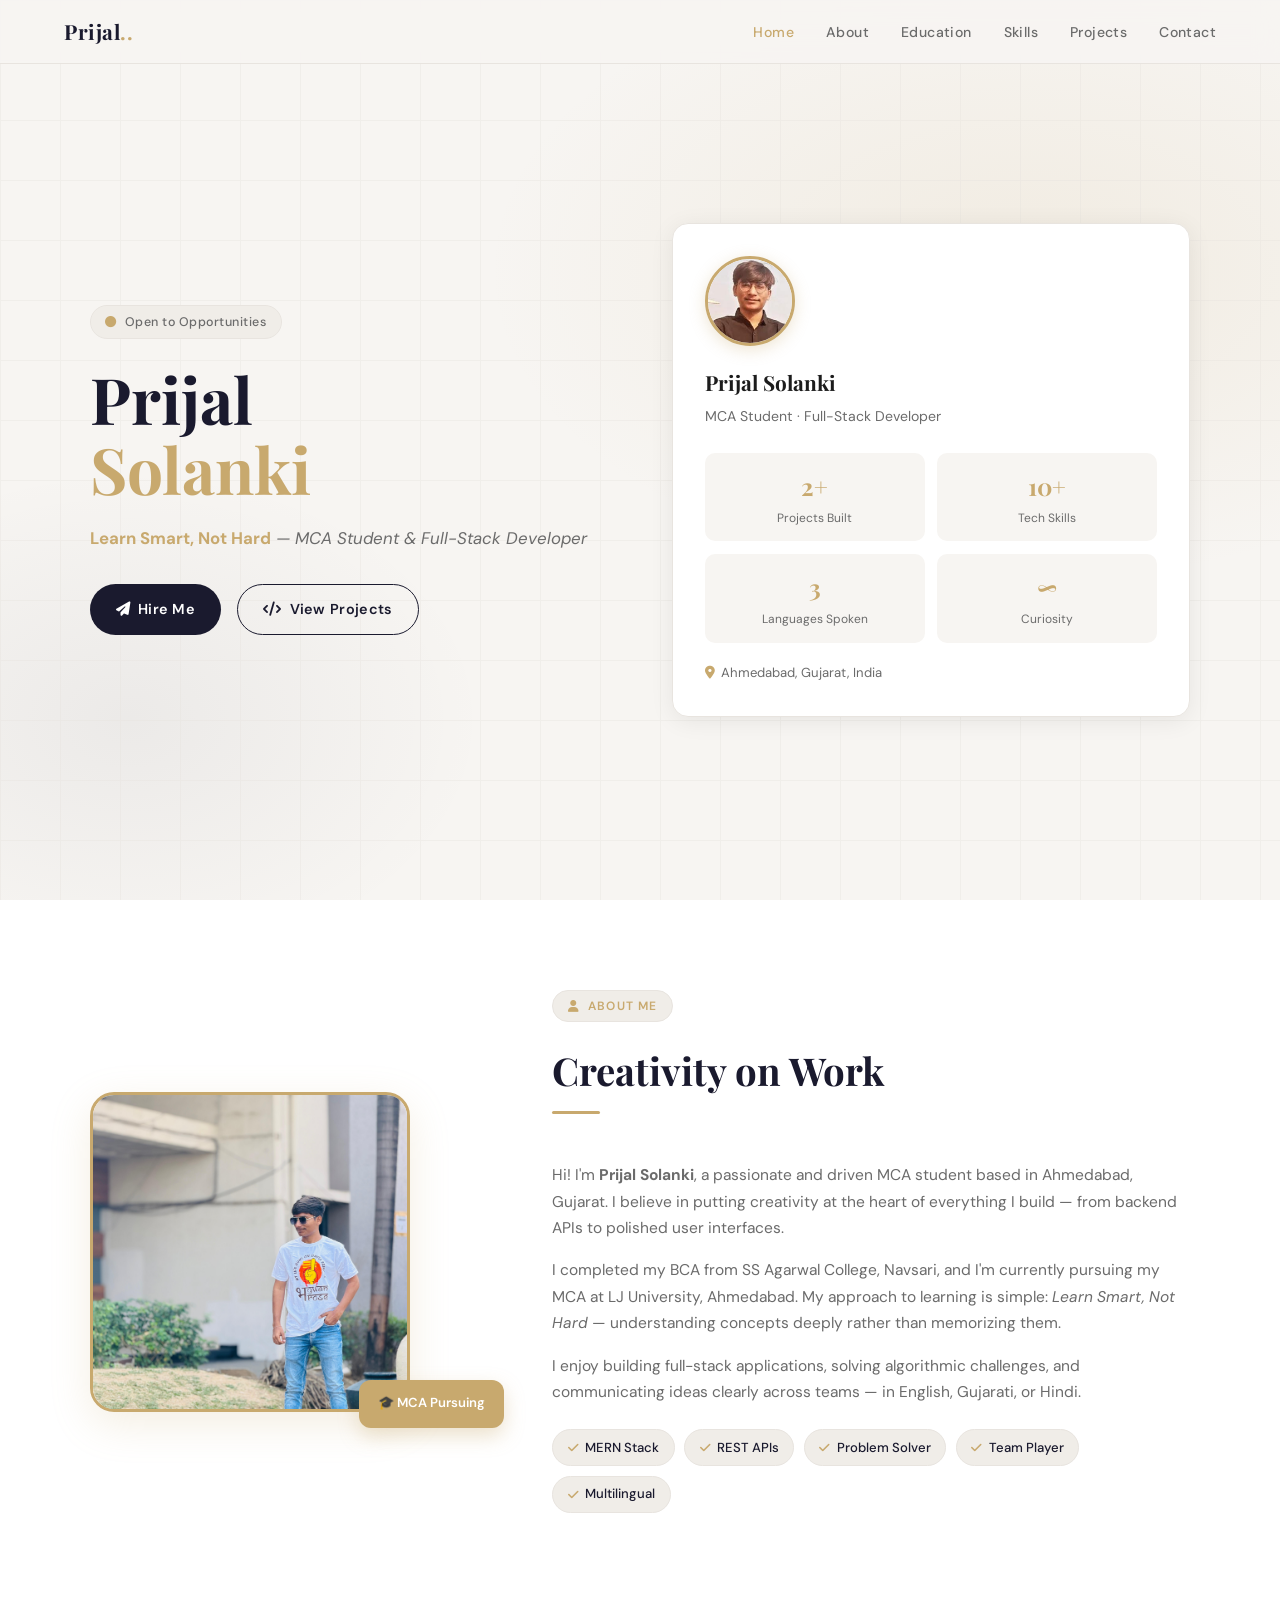
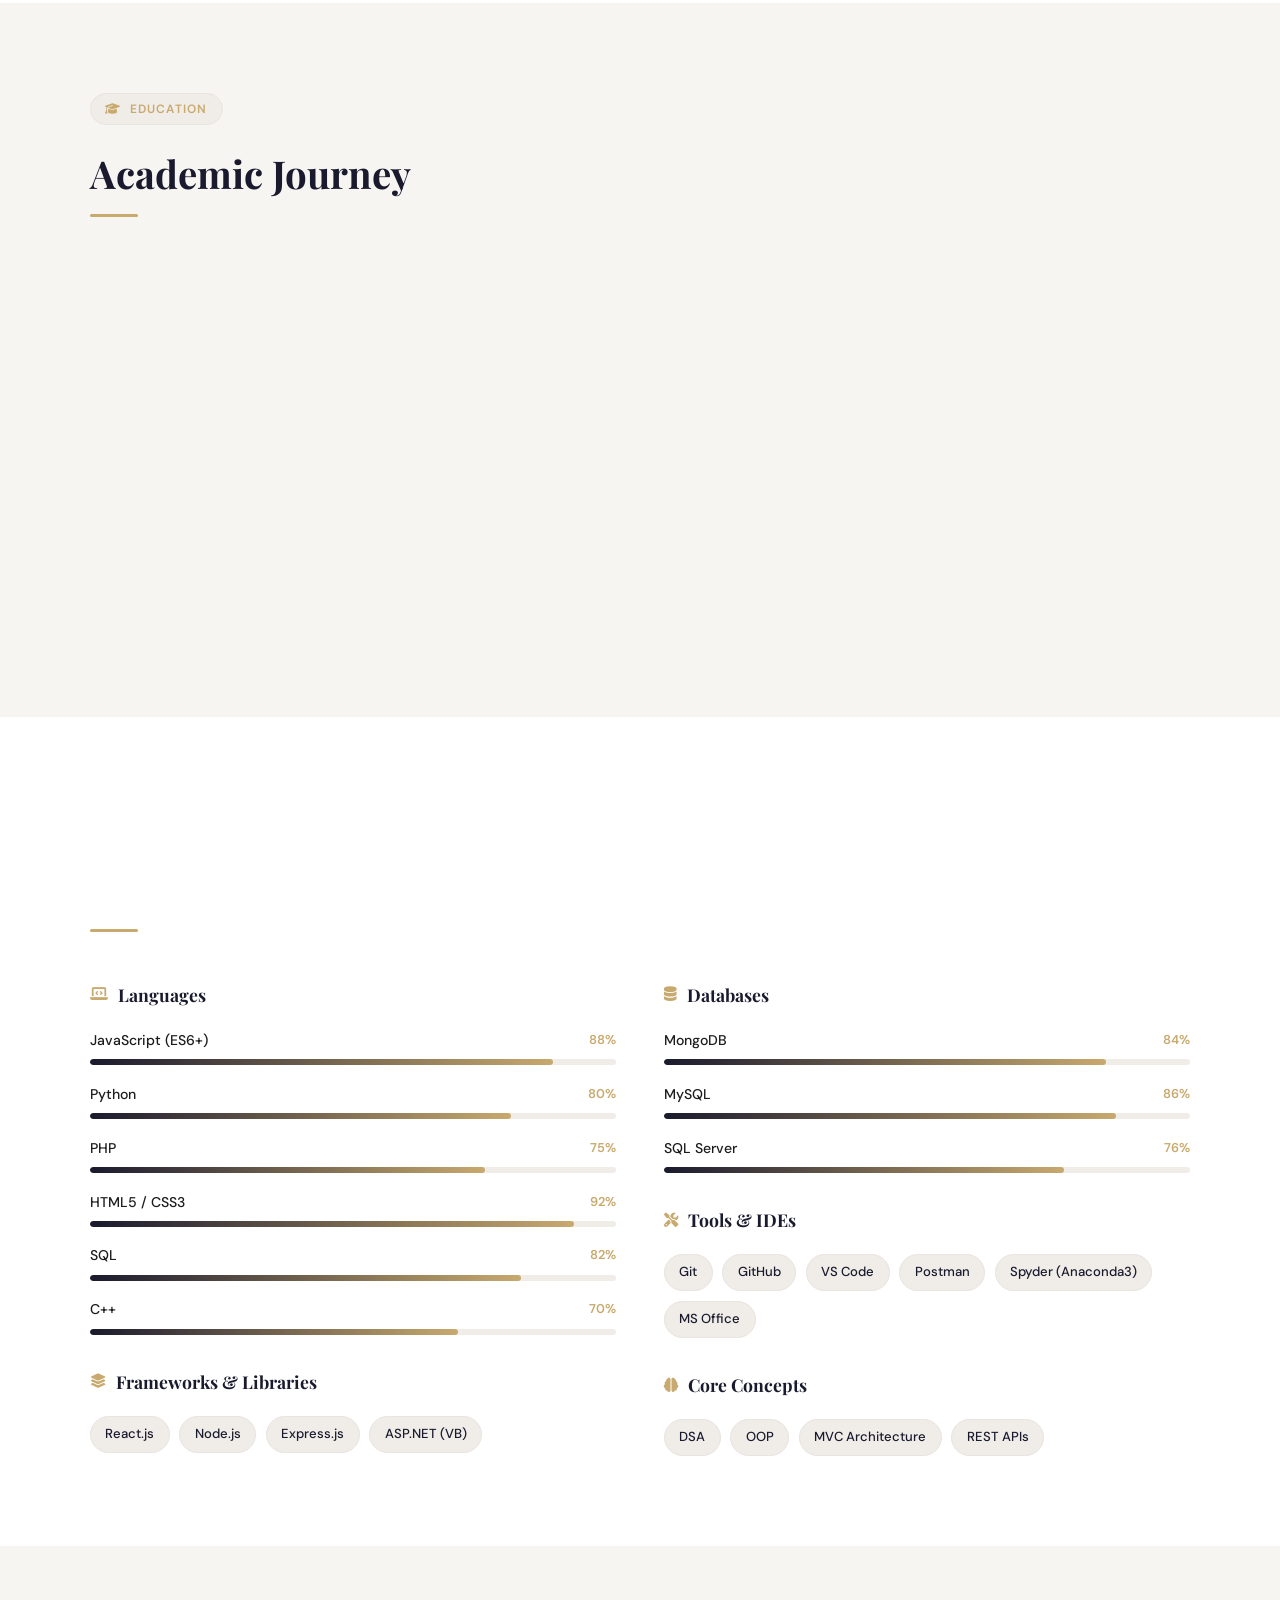
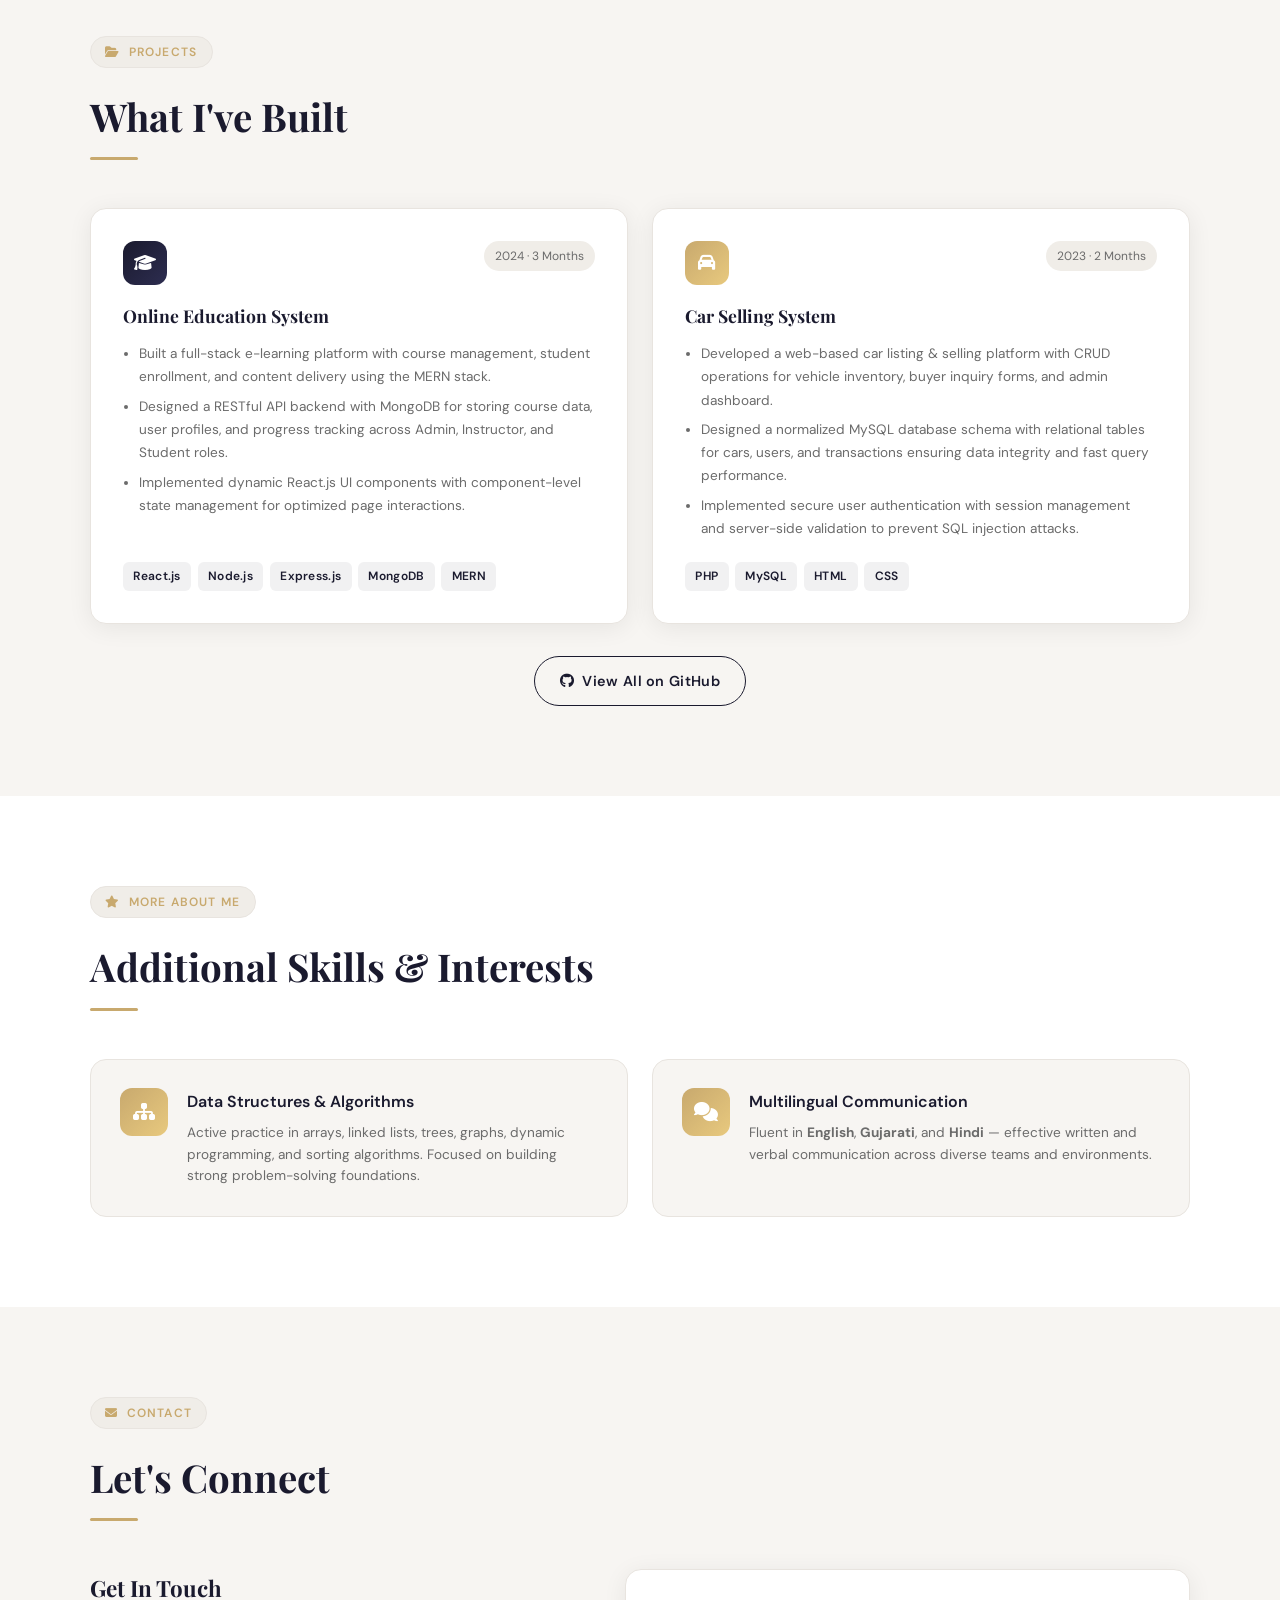
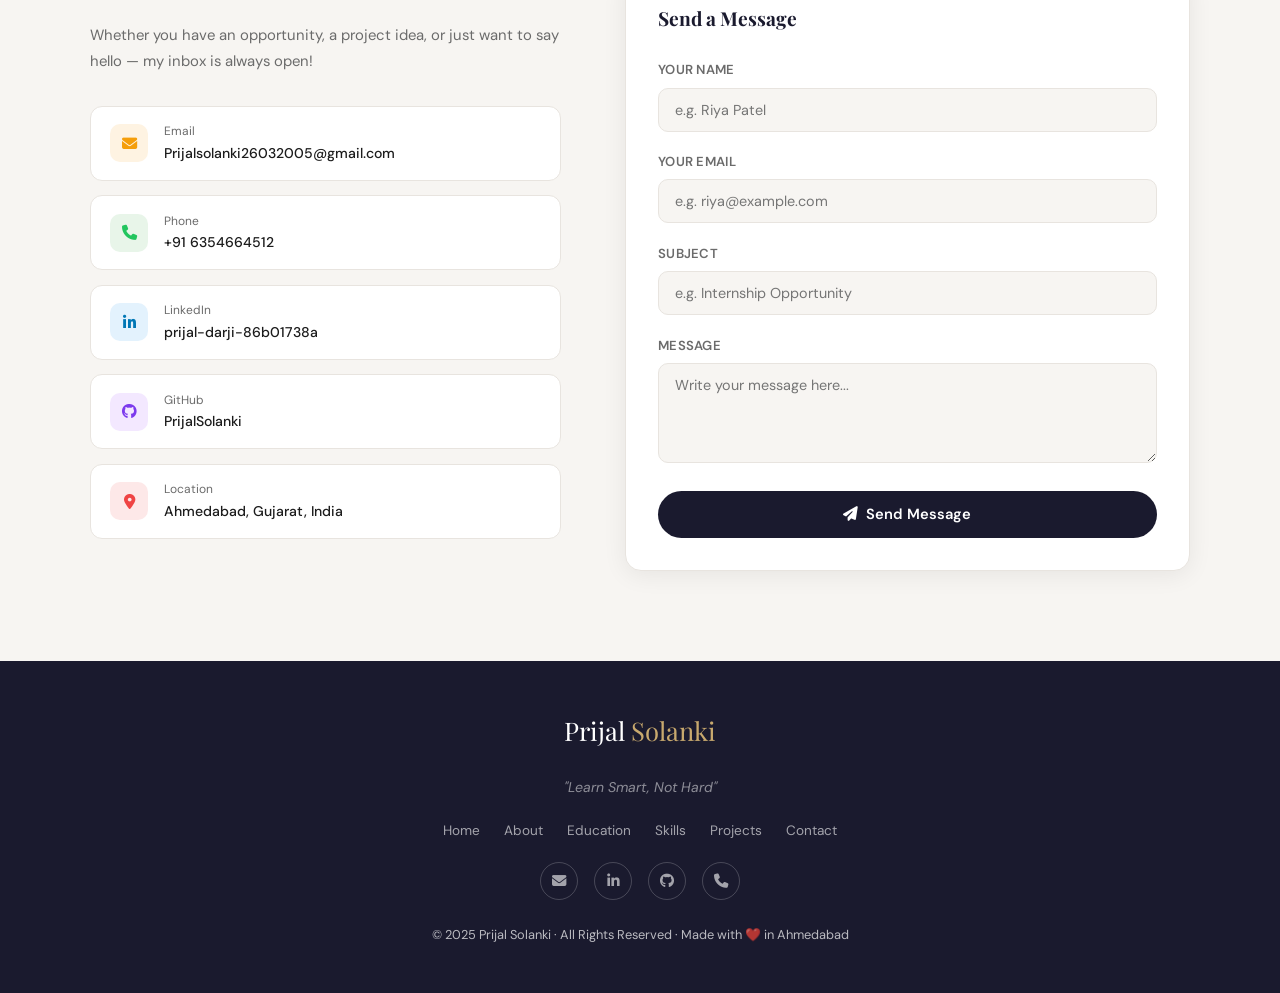
==== commit 73689322: "okay" ====
--- a/index.html
+++ b/index.html
@@ -488,6 +488,8 @@
       .achievement-strip { flex-direction: column; text-align: center; }
     }
   </style>
+
+  <link rel="icon" href="data:image/svg+xml,<svg xmlns='http://www.w3.org/2000/svg' viewBox='0 0 100 100'><text y='.9em' font-size='90'>🧑‍💻</text></svg>"/>
 </head>
 <body>
 
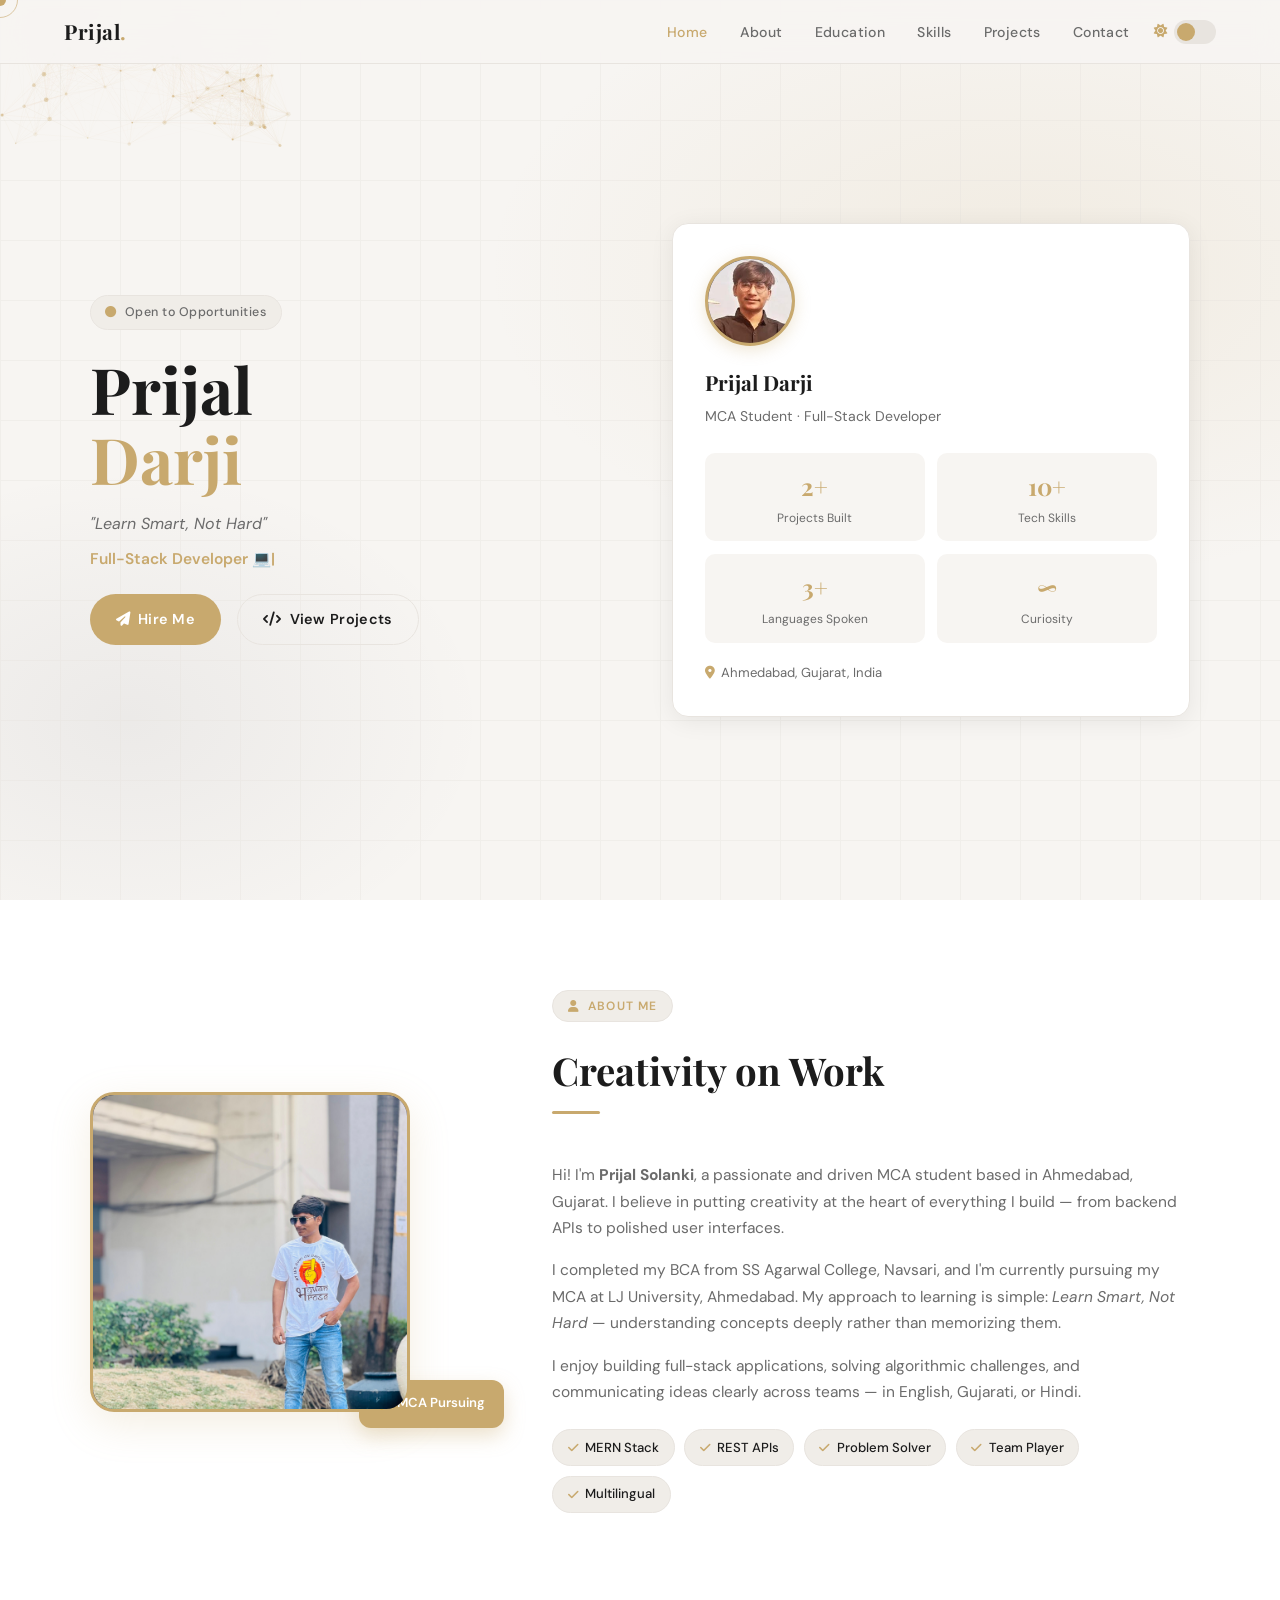
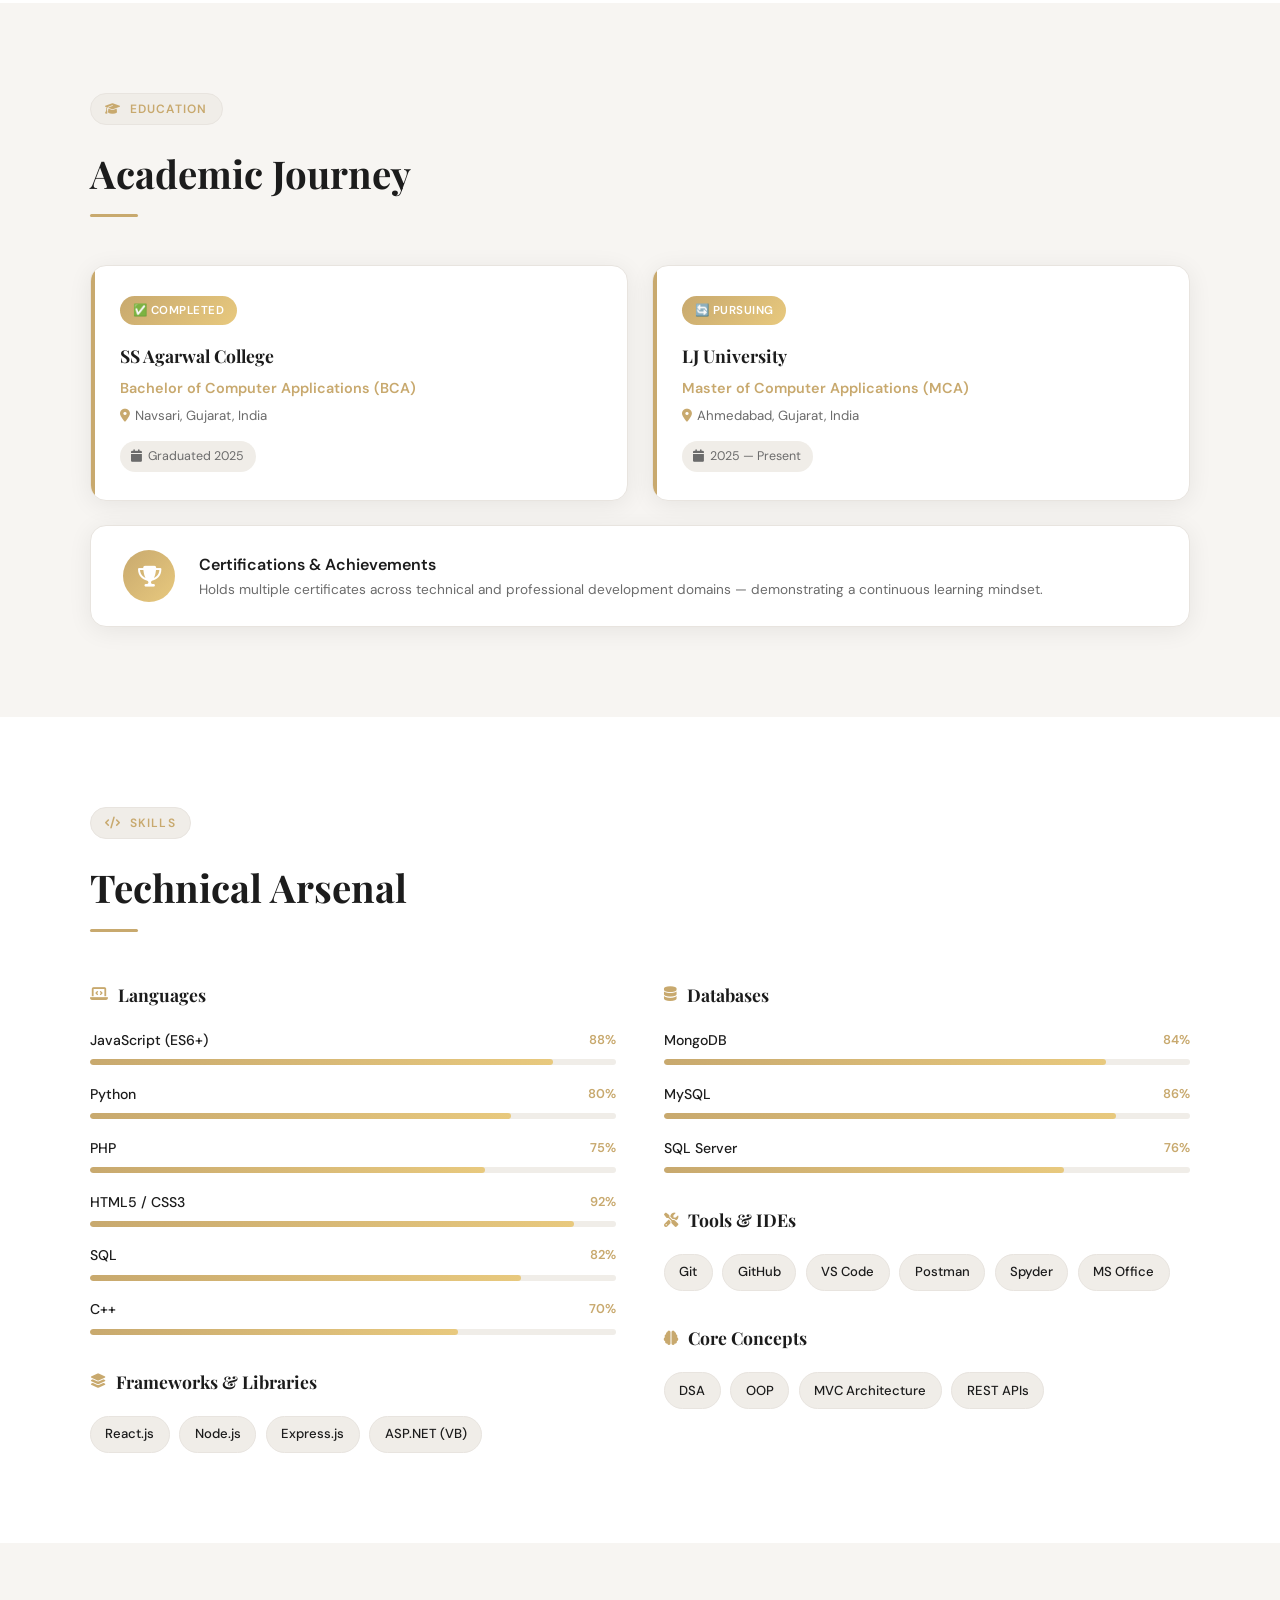
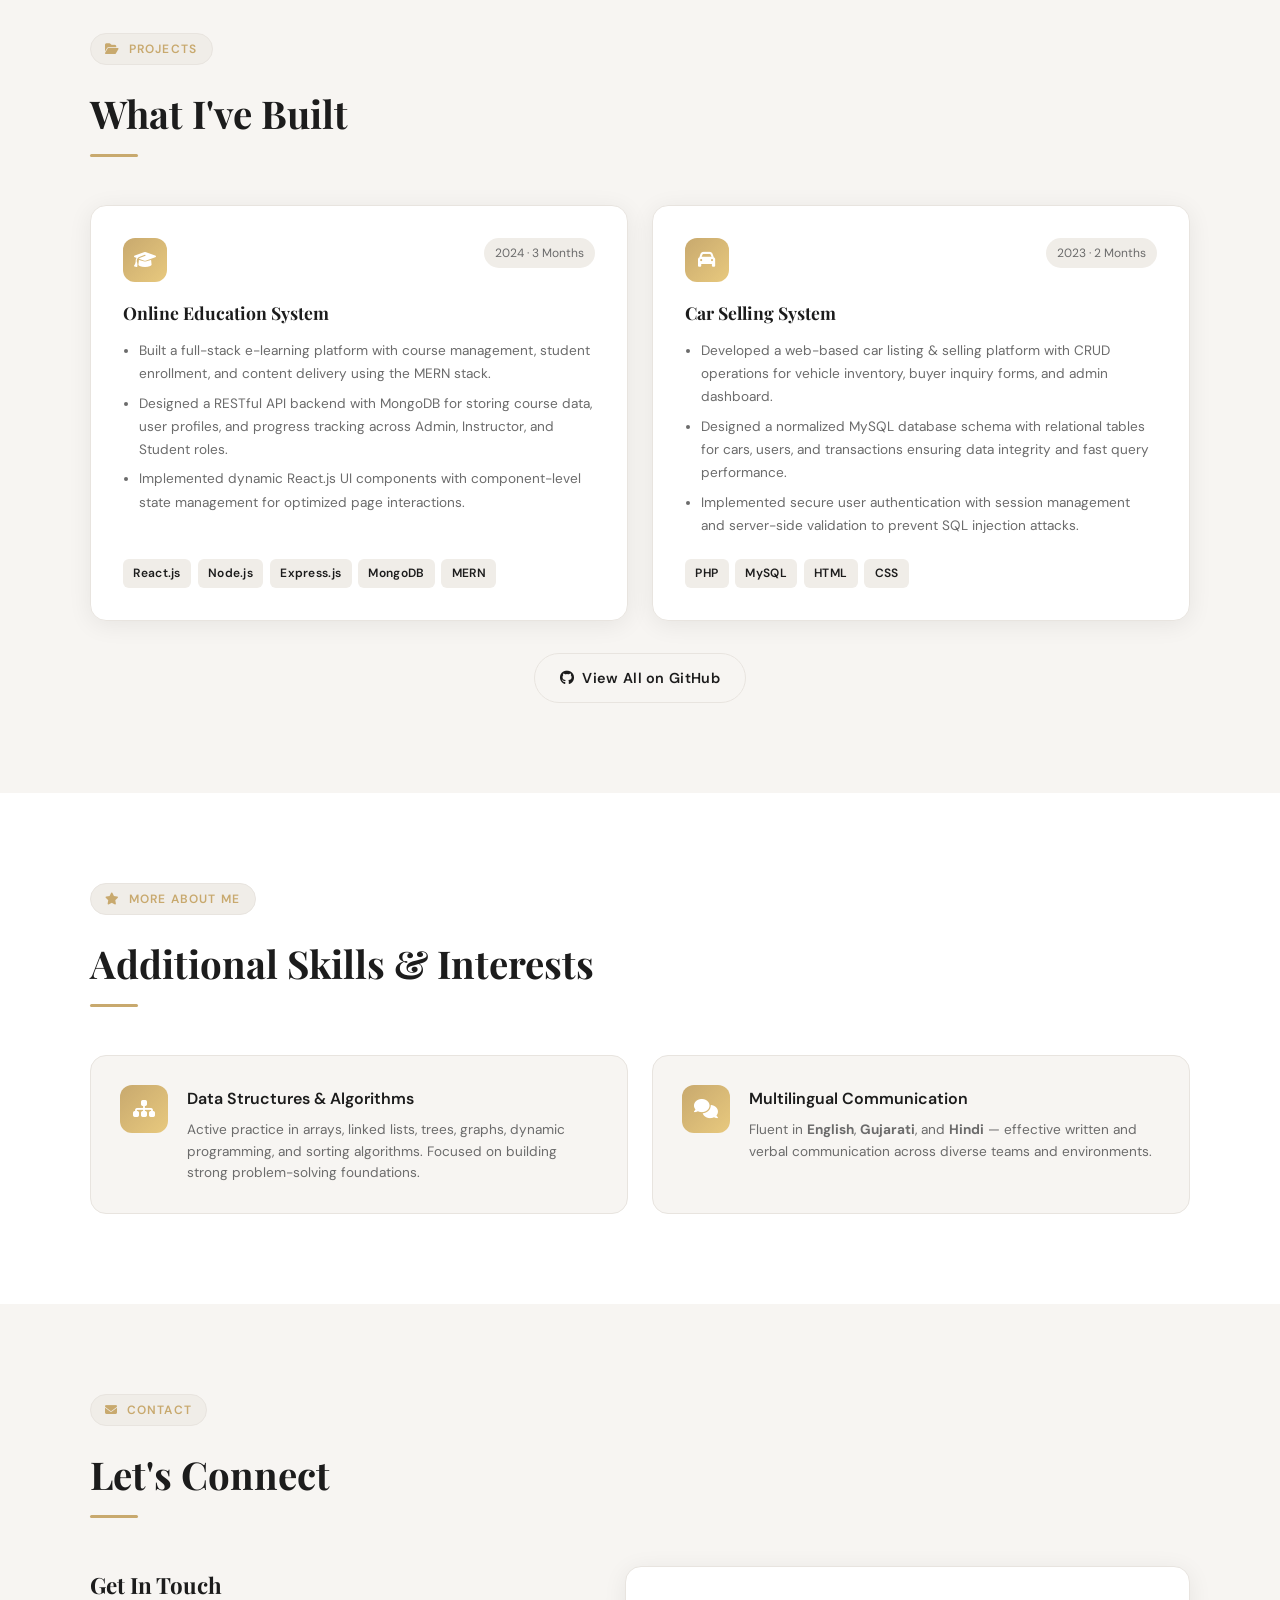
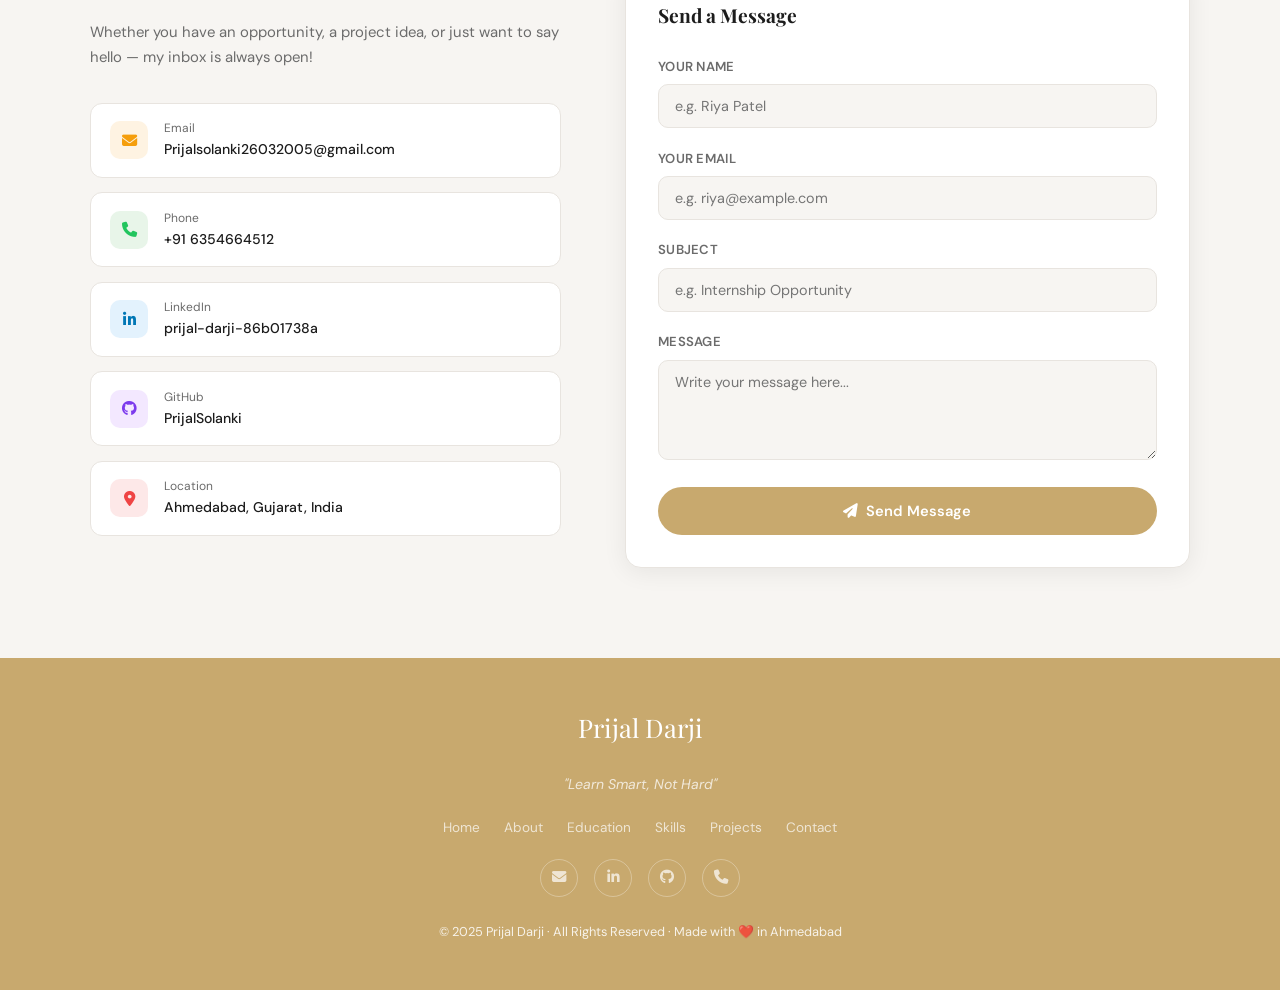
==== commit f81c7ed2: "Update index.html" ====
--- a/index.html
+++ b/index.html
@@ -1,511 +1,41 @@
 <!DOCTYPE html>
-<html lang="en">
+<html lang="en" data-theme="light">
 <head>
   <meta charset="UTF-8" />
   <meta name="viewport" content="width=device-width, initial-scale=1.0"/>
   <title>Prijal Solanki — Virtual Resume</title>
+  <link rel="icon" href="data:image/svg+xml,<svg xmlns='http://www.w3.org/2000/svg' viewBox='0 0 100 100'><rect width='100' height='100' rx='20' fill='%231a1a2e'/><text y='.9em' font-size='55' x='50%' text-anchor='middle' font-family='serif' fill='%23c8a96e'>PS</text></svg>"/>
   <link href="https://fonts.googleapis.com/css2?family=Playfair+Display:wght@400;600;700&family=DM+Sans:wght@300;400;500;600&display=swap" rel="stylesheet"/>
   <link rel="stylesheet" href="https://cdnjs.cloudflare.com/ajax/libs/font-awesome/6.5.0/css/all.min.css"/>
-  <style>
-    :root {
-      --bg: #f7f5f2;
-      --surface: #ffffff;
-      --accent: #1a1a2e;
-      --accent2: #c8a96e;
-      --text: #1c1c1c;
-      --muted: #6b6b6b;
-      --border: #e8e4df;
-      --card: #ffffff;
-      --tag-bg: #f0ede8;
-      --shadow: 0 4px 24px rgba(0,0,0,0.07);
-      --radius: 16px;
-    }
-
-    * { margin: 0; padding: 0; box-sizing: border-box; }
-
-    html { scroll-behavior: smooth; }
-
-    body {
-      font-family: 'DM Sans', sans-serif;
-      background: var(--bg);
-      color: var(--text);
-      line-height: 1.7;
-      overflow-x: hidden;
-    }
-
-    /* ── NAVBAR ── */
-    nav {
-      position: fixed; top: 0; width: 100%; z-index: 999;
-      background: rgba(247,245,242,0.92);
-      backdrop-filter: blur(12px);
-      border-bottom: 1px solid var(--border);
-      padding: 0 5%;
-      display: flex; align-items: center; justify-content: space-between;
-      height: 64px;
-      transition: box-shadow .3s;
-    }
-    nav.scrolled { box-shadow: 0 2px 20px rgba(0,0,0,0.08); }
-    .nav-logo {
-      font-family: 'Playfair Display', serif;
-      font-size: 1.3rem; font-weight: 700;
-      color: var(--accent);
-      letter-spacing: 0.5px;
-    }
-    .nav-logo span { color: var(--accent2); }
-    .nav-links { display: flex; gap: 2rem; list-style: none; }
-    .nav-links a {
-      text-decoration: none; color: var(--muted);
-      font-size: .88rem; font-weight: 500;
-      letter-spacing: .4px; transition: color .25s;
-    }
-    .nav-links a:hover { color: var(--accent2); }
-    .hamburger { display: none; flex-direction: column; gap: 5px; cursor: pointer; }
-    .hamburger span { display: block; width: 24px; height: 2px; background: var(--accent); border-radius: 2px; transition: .3s; }
-    .mobile-menu {
-      display: none; position: fixed; top: 64px; left: 0; width: 100%;
-      background: var(--surface); border-bottom: 1px solid var(--border);
-      padding: 1.5rem 5%; flex-direction: column; gap: 1.2rem;
-      z-index: 998; animation: slideDown .25s ease;
-    }
-    .mobile-menu.open { display: flex; }
-    .mobile-menu a { text-decoration: none; color: var(--text); font-weight: 500; font-size: 1rem; }
-    @keyframes slideDown { from { opacity:0; transform:translateY(-10px); } to { opacity:1; transform:translateY(0); } }
-
-    /* ── HERO ── */
-    #hero {
-      min-height: 100vh;
-      display: flex; align-items: center;
-      padding: 100px 5% 60px;
-      position: relative; overflow: hidden;
-    }
-    .hero-bg {
-      position: absolute; inset: 0; z-index: 0;
-      background:
-        radial-gradient(ellipse 60% 50% at 80% 30%, rgba(200,169,110,0.13) 0%, transparent 70%),
-        radial-gradient(ellipse 40% 40% at 10% 80%, rgba(26,26,46,0.05) 0%, transparent 70%);
-    }
-    .hero-grid-lines {
-      position: absolute; inset: 0; z-index: 0;
-      background-image: linear-gradient(var(--border) 1px, transparent 1px),
-                        linear-gradient(90deg, var(--border) 1px, transparent 1px);
-      background-size: 60px 60px;
-      opacity: 0.4;
-    }
-    .hero-inner {
-      position: relative; z-index: 1;
-      max-width: 1100px; width: 100%; margin: 0 auto;
-      display: grid; grid-template-columns: 1fr 1fr;
-      gap: 4rem; align-items: center;
-    }
-    .hero-label {
-      display: inline-flex; align-items: center; gap: .5rem;
-      background: var(--tag-bg); border: 1px solid var(--border);
-      padding: .35rem .9rem; border-radius: 100px;
-      font-size: .78rem; font-weight: 500; color: var(--muted);
-      letter-spacing: .5px; margin-bottom: 1.5rem;
-      animation: fadeUp .6s ease both;
-    }
-    .hero-label i { color: var(--accent2); font-size: .7rem; }
-    h1 {
-      font-family: 'Playfair Display', serif;
-      font-size: clamp(2.8rem, 5vw, 4.2rem);
-      line-height: 1.1; font-weight: 700;
-      color: var(--accent);
-      animation: fadeUp .7s .1s ease both;
-    }
-    h1 .gold { color: var(--accent2); }
-    .hero-tagline {
-      font-size: 1.05rem; color: var(--muted);
-      margin: 1.2rem 0 2rem;
-      font-style: italic;
-      animation: fadeUp .7s .2s ease both;
-    }
-    .hero-tagline strong { color: var(--accent2); font-style: normal; }
-    .hero-btns {
-      display: flex; gap: 1rem; flex-wrap: wrap;
-      animation: fadeUp .7s .3s ease both;
-    }
-    .btn {
-      display: inline-flex; align-items: center; gap: .5rem;
-      padding: .75rem 1.6rem; border-radius: 100px;
-      font-size: .9rem; font-weight: 600;
-      text-decoration: none; cursor: pointer; border: none;
-      transition: all .25s; letter-spacing: .3px;
-    }
-    .btn-primary { background: var(--accent); color: #fff; }
-    .btn-primary:hover { background: #2d2d50; transform: translateY(-2px); box-shadow: 0 8px 24px rgba(26,26,46,0.2); }
-    .btn-outline { background: transparent; color: var(--accent); border: 1.5px solid var(--accent); }
-    .btn-outline:hover { background: var(--accent); color: #fff; transform: translateY(-2px); }
-    .hero-card {
-      background: var(--card);
-      border: 1px solid var(--border);
-      border-radius: var(--radius);
-      padding: 2rem;
-      box-shadow: var(--shadow);
-      animation: fadeLeft .8s .2s ease both;
-    }
-    .hero-avatar {
-  width: 90px; height: 90px; border-radius: 50%;
-  overflow: hidden;
-  margin-bottom: 1.2rem;
-  border: 3px solid var(--accent2);
-  box-shadow: 0 4px 16px rgba(200,169,110,0.3);
-}
-
-.hero-avatar img {
-  width: 100%;
-  height: 100%;
-  object-fit: cover;
-  display: block;
-}
-    .hero-card h3 { font-family: 'Playfair Display', serif; font-size: 1.3rem; margin-bottom: .3rem; }
-    .hero-card p { color: var(--muted); font-size: .88rem; }
-    .hero-stats {
-      display: grid; grid-template-columns: 1fr 1fr;
-      gap: .8rem; margin-top: 1.5rem;
-    }
-    .stat-box {
-      background: var(--bg); border-radius: 10px;
-      padding: .8rem 1rem; text-align: center;
-    }
-    .stat-num {
-      font-family: 'Playfair Display', serif;
-      font-size: 1.5rem; font-weight: 700; color: var(--accent2);
-    }
-    .stat-lbl { font-size: .75rem; color: var(--muted); margin-top: .1rem; }
-    .location-badge {
-      display: flex; align-items: center; gap: .4rem;
-      margin-top: 1.2rem; color: var(--muted); font-size: .82rem;
-    }
-    .location-badge i { color: var(--accent2); }
-
-    /* ── SECTIONS ── */
-    section { padding: 90px 5%; }
-    .container { max-width: 1100px; margin: 0 auto; }
-    .section-label {
-      display: inline-flex; align-items: center; gap: .5rem;
-      background: var(--tag-bg); border: 1px solid var(--border);
-      padding: .3rem .9rem; border-radius: 100px;
-      font-size: .75rem; font-weight: 600; color: var(--accent2);
-      letter-spacing: 1.2px; text-transform: uppercase;
-      margin-bottom: 1rem;
-    }
-    .section-title {
-      font-family: 'Playfair Display', serif;
-      font-size: clamp(1.8rem, 3vw, 2.5rem);
-      font-weight: 700; color: var(--accent);
-      margin-bottom: .5rem;
-    }
-    .section-line {
-      width: 48px; height: 3px;
-      background: var(--accent2); border-radius: 2px;
-      margin-bottom: 3rem;
-    }
-
-    /* ── ABOUT ── */
-    #about { background: var(--surface); }
-    .about-grid { display: grid; grid-template-columns: 1fr 1.6fr; gap: 4rem; align-items: center; }
-    .about-visual {
-      position: relative;
-    }
-   .about-img-box {
-  width: 100%;
-  max-width: 320px;
-  aspect-ratio: 1;
-  border-radius: 24px;
-  overflow: hidden;
-  position: relative;
-  border: 3px solid var(--accent2);
-  box-shadow: 0 12px 40px rgba(200,169,110,0.2);
-}
-
-.about-img-box img {
-  width: 100%;
-  height: 100%;
-  object-fit: cover;
-  display: block;
-}
-
-/* Remove the ::after pseudo element — delete it entirely */
-   
-    .about-float {
-      position: absolute; bottom: -16px; right: -16px;
-      background: var(--accent2); color: #fff;
-      padding: .8rem 1.2rem; border-radius: 12px;
-      font-size: .82rem; font-weight: 600;
-      box-shadow: 0 8px 20px rgba(200,169,110,.35);
-    }
-    .about-text p { color: var(--muted); margin-bottom: 1rem; font-size: .97rem; }
-    .about-pills { display: flex; flex-wrap: wrap; gap: .6rem; margin-top: 1.5rem; }
-    .pill {
-      display: inline-flex; align-items: center; gap: .4rem;
-      background: var(--tag-bg); border: 1px solid var(--border);
-      padding: .4rem .9rem; border-radius: 100px;
-      font-size: .82rem; color: var(--accent); font-weight: 500;
-    }
-    .pill i { color: var(--accent2); font-size: .75rem; }
-
-    /* ── EDUCATION ── */
-    #education { background: var(--bg); }
-    .edu-cards { display: grid; grid-template-columns: 1fr 1fr; gap: 1.5rem; }
-    .edu-card {
-      background: var(--card); border: 1px solid var(--border);
-      border-radius: var(--radius); padding: 1.8rem;
-      box-shadow: var(--shadow); position: relative; overflow: hidden;
-      transition: transform .25s, box-shadow .25s;
-    }
-    .edu-card:hover { transform: translateY(-4px); box-shadow: 0 12px 32px rgba(0,0,0,0.1); }
-    .edu-card::before {
-      content: ''; position: absolute; top: 0; left: 0;
-      width: 4px; height: 100%; background: var(--accent2);
-    }
-    .edu-badge {
-      display: inline-block;
-      background: linear-gradient(135deg, var(--accent), #2d2d50);
-      color: #fff; padding: .3rem .8rem; border-radius: 100px;
-      font-size: .72rem; font-weight: 600; letter-spacing: .5px;
-      margin-bottom: 1rem;
-    }
-    .edu-card h3 {
-      font-family: 'Playfair Display', serif;
-      font-size: 1.1rem; margin-bottom: .3rem; color: var(--accent);
-    }
-    .edu-card .edu-deg { color: var(--accent2); font-weight: 600; font-size: .9rem; margin-bottom: .3rem; }
-    .edu-card .edu-loc { color: var(--muted); font-size: .83rem; }
-    .edu-card .edu-year {
-      margin-top: .8rem; display: inline-flex; align-items: center; gap: .4rem;
-      background: var(--tag-bg); padding: .3rem .7rem; border-radius: 100px;
-      font-size: .78rem; color: var(--muted);
-    }
-    .achievement-strip {
-      margin-top: 2rem; background: var(--card);
-      border: 1px solid var(--border); border-radius: var(--radius);
-      padding: 1.5rem 2rem;
-      display: flex; align-items: center; gap: 1.5rem;
-      box-shadow: var(--shadow);
-    }
-    .ach-icon {
-      width: 52px; height: 52px; border-radius: 50%;
-      background: linear-gradient(135deg, var(--accent2), #e8c97e);
-      display: flex; align-items: center; justify-content: center;
-      font-size: 1.3rem; color: #fff; flex-shrink: 0;
-    }
-    .ach-text h4 { font-weight: 600; color: var(--accent); }
-    .ach-text p { color: var(--muted); font-size: .85rem; }
-
-    /* ── SKILLS ── */
-    #skills { background: var(--surface); }
-    .skills-grid { display: grid; grid-template-columns: 1fr 1fr; gap: 3rem; }
-    .skill-group h4 {
-      font-family: 'Playfair Display', serif; font-size: 1.1rem;
-      color: var(--accent); margin-bottom: 1.2rem;
-      display: flex; align-items: center; gap: .6rem;
-    }
-    .skill-group h4 i { color: var(--accent2); font-size: .9rem; }
-    .skill-item { margin-bottom: 1.1rem; }
-    .skill-info { display: flex; justify-content: space-between; margin-bottom: .4rem; }
-    .skill-name { font-size: .88rem; font-weight: 500; color: var(--text); }
-    .skill-pct { font-size: .8rem; color: var(--accent2); font-weight: 600; }
-    .skill-bar { height: 6px; background: var(--tag-bg); border-radius: 100px; overflow: hidden; }
-    .skill-fill {
-      height: 100%; background: linear-gradient(90deg, var(--accent), var(--accent2));
-      border-radius: 100px; width: 0;
-      transition: width 1.2s cubic-bezier(.4,0,.2,1);
-    }
-    .tags-cloud { display: flex; flex-wrap: wrap; gap: .6rem; }
-    .tag {
-      background: var(--tag-bg); border: 1px solid var(--border);
-      padding: .4rem .9rem; border-radius: 100px;
-      font-size: .82rem; color: var(--accent); font-weight: 500;
-      transition: background .2s, color .2s;
-    }
-    .tag:hover { background: var(--accent); color: #fff; }
-
-    /* ── PROJECTS ── */
-    #projects { background: var(--bg); }
-    .projects-grid { display: grid; grid-template-columns: 1fr 1fr; gap: 1.5rem; }
-    .proj-card {
-      background: var(--card); border: 1px solid var(--border);
-      border-radius: var(--radius); padding: 2rem;
-      box-shadow: var(--shadow); display: flex; flex-direction: column;
-      transition: transform .25s, box-shadow .25s;
-    }
-    .proj-card:hover { transform: translateY(-5px); box-shadow: 0 16px 40px rgba(0,0,0,0.1); }
-    .proj-header { display: flex; align-items: flex-start; justify-content: space-between; gap: 1rem; margin-bottom: 1rem; }
-    .proj-icon {
-      width: 44px; height: 44px; border-radius: 12px;
-      background: linear-gradient(135deg, var(--accent), #2d2d50);
-      display: flex; align-items: center; justify-content: center;
-      font-size: 1.1rem; color: #fff; flex-shrink: 0;
-    }
-    .proj-year {
-      background: var(--tag-bg); padding: .3rem .7rem; border-radius: 100px;
-      font-size: .75rem; color: var(--muted);
-    }
-    .proj-card h3 {
-      font-family: 'Playfair Display', serif;
-      font-size: 1.1rem; color: var(--accent); margin-bottom: .7rem;
-    }
-    .proj-desc { color: var(--muted); font-size: .88rem; margin-bottom: 1.2rem; flex: 1; line-height: 1.65; }
-    .proj-bullets { padding-left: 1rem; margin-bottom: 1rem; }
-    .proj-bullets li { color: var(--muted); font-size: .85rem; margin-bottom: .4rem; }
-    .proj-tech { display: flex; flex-wrap: wrap; gap: .4rem; margin-top: auto; }
-    .tech-tag {
-      background: rgba(26,26,46,0.06); color: var(--accent);
-      padding: .25rem .65rem; border-radius: 6px;
-      font-size: .75rem; font-weight: 600; letter-spacing: .3px;
-    }
-
-    /* ── ADDITIONAL SKILLS ── */
-    #additional { background: var(--surface); }
-    .add-grid { display: grid; grid-template-columns: 1fr 1fr; gap: 1.5rem; }
-    .add-card {
-      background: var(--bg); border: 1px solid var(--border);
-      border-radius: var(--radius); padding: 1.8rem;
-      display: flex; gap: 1.2rem; align-items: flex-start;
-      transition: transform .25s;
-    }
-    .add-card:hover { transform: translateY(-3px); }
-    .add-icon {
-      width: 48px; height: 48px; border-radius: 12px; flex-shrink: 0;
-      background: linear-gradient(135deg, var(--accent2), #e8c97e);
-      display: flex; align-items: center; justify-content: center;
-      font-size: 1.2rem; color: #fff;
-    }
-    .add-card h4 { font-weight: 600; color: var(--accent); margin-bottom: .4rem; }
-    .add-card p { color: var(--muted); font-size: .85rem; line-height: 1.6; }
-
-    /* ── CONTACT ── */
-    #contact { background: var(--bg); }
-    .contact-grid { display: grid; grid-template-columns: 1fr 1.2fr; gap: 4rem; }
-    .contact-info h3 {
-      font-family: 'Playfair Display', serif;
-      font-size: 1.4rem; margin-bottom: 1rem; color: var(--accent);
-    }
-    .contact-info p { color: var(--muted); font-size: .93rem; margin-bottom: 2rem; }
-    .contact-links { display: flex; flex-direction: column; gap: .9rem; }
-    .contact-link {
-      display: flex; align-items: center; gap: 1rem;
-      text-decoration: none; color: var(--text);
-      padding: .9rem 1.2rem; border-radius: 12px;
-      border: 1px solid var(--border); background: var(--card);
-      transition: all .25s;
-    }
-    .contact-link:hover { border-color: var(--accent2); background: var(--tag-bg); transform: translateX(4px); }
-    .c-icon {
-      width: 38px; height: 38px; border-radius: 10px;
-      display: flex; align-items: center; justify-content: center;
-      font-size: .95rem; flex-shrink: 0;
-    }
-    .c-icon.mail { background: #fef3e2; color: #f59e0b; }
-    .c-icon.phone { background: #e8f5e9; color: #22c55e; }
-    .c-icon.linkedin { background: #e3f2fd; color: #0077b5; }
-    .c-icon.github { background: #f3e8ff; color: #7c3aed; }
-    .c-icon.loc { background: #fde8e8; color: #ef4444; }
-    .c-label { font-size: .75rem; color: var(--muted); }
-    .c-val { font-size: .88rem; font-weight: 500; word-break: break-all; }
-    .contact-form { background: var(--card); border: 1px solid var(--border); border-radius: var(--radius); padding: 2rem; box-shadow: var(--shadow); }
-    .contact-form h3 { font-family: 'Playfair Display', serif; font-size: 1.2rem; color: var(--accent); margin-bottom: 1.5rem; }
-    .form-group { margin-bottom: 1.2rem; }
-    .form-group label { display: block; font-size: .82rem; font-weight: 600; color: var(--muted); margin-bottom: .4rem; letter-spacing: .3px; }
-    .form-group input,
-    .form-group textarea {
-      width: 100%; padding: .75rem 1rem;
-      border: 1.5px solid var(--border); border-radius: 10px;
-      background: var(--bg); font-family: 'DM Sans', sans-serif;
-      font-size: .9rem; color: var(--text); outline: none;
-      transition: border-color .2s;
-    }
-    .form-group input:focus,
-    .form-group textarea:focus { border-color: var(--accent2); }
-    .form-group textarea { resize: vertical; min-height: 100px; }
-    .form-submit {
-      width: 100%; padding: .85rem; border-radius: 100px;
-      background: var(--accent); color: #fff; font-family: 'DM Sans', sans-serif;
-      font-size: .92rem; font-weight: 600; border: none; cursor: pointer;
-      transition: background .25s, transform .2s;
-    }
-    .form-submit:hover { background: #2d2d50; transform: translateY(-2px); }
-
-    /* ── FOOTER ── */
-    footer {
-      background: var(--accent); color: rgba(255,255,255,0.7);
-      padding: 3rem 5%; text-align: center;
-    }
-    .footer-name {
-      font-family: 'Playfair Display', serif;
-      font-size: 1.6rem; color: #fff; margin-bottom: .5rem;
-    }
-    .footer-name span { color: var(--accent2); }
-    .footer-links { display: flex; justify-content: center; gap: 1.5rem; margin: 1.2rem 0; flex-wrap: wrap; }
-    .footer-links a { color: rgba(255,255,255,0.6); text-decoration: none; font-size: .85rem; transition: color .2s; }
-    .footer-links a:hover { color: var(--accent2); }
-    .footer-socials { display: flex; justify-content: center; gap: 1rem; margin: 1.2rem 0; }
-    .fsoc {
-      width: 38px; height: 38px; border-radius: 50%;
-      border: 1px solid rgba(255,255,255,0.2);
-      display: flex; align-items: center; justify-content: center;
-      color: rgba(255,255,255,0.6); text-decoration: none;
-      font-size: .9rem; transition: all .25s;
-    }
-    .fsoc:hover { border-color: var(--accent2); color: var(--accent2); }
-    footer p { font-size: .8rem; margin-top: 1.5rem; }
-
-    /* ── ANIMATIONS ── */
-    @keyframes fadeUp {
-      from { opacity: 0; transform: translateY(24px); }
-      to   { opacity: 1; transform: translateY(0); }
-    }
-    @keyframes fadeLeft {
-      from { opacity: 0; transform: translateX(30px); }
-      to   { opacity: 1; transform: translateX(0); }
-    }
-    .reveal {
-      opacity: 0; transform: translateY(30px);
-      transition: opacity .7s ease, transform .7s ease;
-    }
-    .reveal.visible { opacity: 1; transform: translateY(0); }
-
-    /* ── RESPONSIVE ── */
-    @media (max-width: 900px) {
-      .hero-inner { grid-template-columns: 1fr; gap: 2.5rem; }
-      .hero-card { max-width: 360px; }
-      .about-grid { grid-template-columns: 1fr; }
-      .about-img-box { max-width: 220px; }
-      .edu-cards { grid-template-columns: 1fr; }
-      .skills-grid { grid-template-columns: 1fr; }
-      .projects-grid { grid-template-columns: 1fr; }
-      .add-grid { grid-template-columns: 1fr; }
-      .contact-grid { grid-template-columns: 1fr; }
-    }
-    @media (max-width: 640px) {
-      .nav-links { display: none; }
-      .hamburger { display: flex; }
-      section { padding: 70px 5%; }
-      h1 { font-size: 2.2rem; }
-      .hero-btns { flex-direction: column; }
-      .btn { justify-content: center; }
-      .achievement-strip { flex-direction: column; text-align: center; }
-    }
-  </style>
-
-  <link rel="icon" href="data:image/svg+xml,<svg xmlns='http://www.w3.org/2000/svg' viewBox='0 0 100 100'><text y='.9em' font-size='90'>🧑‍💻</text></svg>"/>
+  <link rel="stylesheet" href="style2.css"/>
+  
 </head>
 <body>
 
+<div id="cursor"></div>
+<div id="cursor-ring"></div>
+<div id="progress-bar"></div>
+<button id="back-top" onclick="window.scrollTo({top:0,behavior:'smooth'})"><i class="fas fa-arrow-up"></i></button>
+
 <!-- NAVBAR -->
 <nav id="navbar">
-  <div class="nav-logo">Prijal<span>..</span></div>
-  <ul class="nav-links">
-    <li><a href="#hero">Home</a></li>
-    <li><a href="#about">About</a></li>
-    <li><a href="#education">Education</a></li>
-    <li><a href="#skills">Skills</a></li>
-    <li><a href="#projects">Projects</a></li>
-    <li><a href="#contact">Contact</a></li>
-  </ul>
-  <div class="hamburger" onclick="toggleMenu()" aria-label="Menu">
-    <span></span><span></span><span></span>
+  <div class="nav-logo">Prijal<span>.</span></div>
+  <div class="nav-right">
+    <ul class="nav-links">
+      <li><a href="#hero">Home</a></li>
+      <li><a href="#about">About</a></li>
+      <li><a href="#education">Education</a></li>
+      <li><a href="#skills">Skills</a></li>
+      <li><a href="#projects">Projects</a></li>
+      <li><a href="#contact">Contact</a></li>
+    </ul>
+    <div class="theme-wrap">
+      <i class="fas fa-sun theme-icon" id="theme-icon"></i>
+      <button id="theme-toggle" onclick="toggleTheme()" title="Toggle Dark Mode"></button>
+    </div>
+    <div class="hamburger" onclick="toggleMenu()">
+      <span></span><span></span><span></span>
+    </div>
   </div>
 </nav>
 <div class="mobile-menu" id="mobileMenu">
@@ -521,44 +51,32 @@
 <section id="hero">
   <div class="hero-bg"></div>
   <div class="hero-grid-lines"></div>
+  <canvas id="particles-canvas"></canvas>
   <div class="hero-inner">
     <div class="hero-text">
       <div class="hero-label"><i class="fas fa-circle"></i> Open to Opportunities</div>
-      <h1>Prijal<br><span class="gold">Solanki</span></h1>
-      <p class="hero-tagline"><strong>Learn Smart, Not Hard</strong> — MCA Student & Full-Stack Developer</p>
+      <h1>Prijal<br><span class="gold">Darji</span></h1>
+      <p class="hero-tagline"><em>"Learn Smart, Not Hard"</em></p>
+      <div class="typed-wrap"><span id="typed-text"></span></div>
       <div class="hero-btns">
-        <a href="#contact" class="btn btn-primary"><i class="fas fa-paper-plane"></i> Hire Me</a>
-        <a href="#projects" class="btn btn-outline"><i class="fas fa-code"></i> View Projects</a>
+        <a href="#contact" class="btn btn-primary magnetic"><i class="fas fa-paper-plane"></i> Hire Me</a>
+        <a href="#projects" class="btn btn-outline magnetic"><i class="fas fa-code"></i> View Projects</a>
       </div>
     </div>
     <div>
-      <div class="hero-card">
+      <div class="hero-card tilt-card">
         <div class="hero-avatar">
             <img src="myphoto.png" alt="Prijal Solanki"/>
         </div>
-        <h3>Prijal Solanki</h3>
+        <h3>Prijal Darji</h3>
         <p>MCA Student · Full-Stack Developer</p>
         <div class="hero-stats">
-          <div class="stat-box">
-            <div class="stat-num">2+</div>
-            <div class="stat-lbl">Projects Built</div>
-          </div>
-          <div class="stat-box">
-            <div class="stat-num">10+</div>
-            <div class="stat-lbl">Tech Skills</div>
-          </div>
-          <div class="stat-box">
-            <div class="stat-num">3</div>
-            <div class="stat-lbl">Languages Spoken</div>
-          </div>
-          <div class="stat-box">
-            <div class="stat-num">∞</div>
-            <div class="stat-lbl">Curiosity</div>
-          </div>
-        </div>
-        <div class="location-badge">
-          <i class="fas fa-map-marker-alt"></i> Ahmedabad, Gujarat, India
-        </div>
+          <div class="stat-box"><div class="stat-num" data-target="2">0</div><div class="stat-lbl">Projects Built</div></div>
+          <div class="stat-box"><div class="stat-num" data-target="10">0</div><div class="stat-lbl">Tech Skills</div></div>
+          <div class="stat-box"><div class="stat-num" data-target="3">0</div><div class="stat-lbl">Languages Spoken</div></div>
+          <div class="stat-box"><div class="stat-num">∞</div><div class="stat-lbl">Curiosity</div></div>
+        </div>
+        <div class="location-badge"><i class="fas fa-map-marker-alt"></i> Ahmedabad, Gujarat, India</div>
       </div>
     </div>
   </div>
@@ -569,7 +87,9 @@
   <div class="container">
     <div class="about-grid">
       <div class="about-visual reveal">
-        <div class="about-img-box"><img src="myphoto2.jpeg" alt="Prijal Solanki"/></div>
+        <!-- <div class="about-img-box tilt-card"></div>
+          -->
+        <div class="about-img-box tilt-card"><img src="myphoto2.jpeg" alt="Prijal Solanki"/></div>
         <div class="about-float">🎓 MCA Pursuing</div>
       </div>
       <div class="about-text reveal">
@@ -598,22 +118,22 @@
     <h2 class="section-title reveal">Academic Journey</h2>
     <div class="section-line"></div>
     <div class="edu-cards">
-      <div class="edu-card reveal">
+      <div class="edu-card reveal tilt-card">
         <span class="edu-badge">✅ COMPLETED</span>
         <h3>SS Agarwal College</h3>
         <div class="edu-deg">Bachelor of Computer Applications (BCA)</div>
         <div class="edu-loc"><i class="fas fa-map-marker-alt" style="color:var(--accent2);margin-right:.3rem"></i>Navsari, Gujarat, India</div>
         <span class="edu-year"><i class="fas fa-calendar"></i> Graduated 2025</span>
       </div>
-      <div class="edu-card reveal">
-        <span class="edu-badge" style="background:linear-gradient(135deg,var(--accent2),#e8c97e);color:#fff;">🔄 PURSUING</span>
+      <div class="edu-card reveal tilt-card">
+        <span class="edu-badge">🔄 PURSUING</span>
         <h3>LJ University</h3>
         <div class="edu-deg">Master of Computer Applications (MCA)</div>
         <div class="edu-loc"><i class="fas fa-map-marker-alt" style="color:var(--accent2);margin-right:.3rem"></i>Ahmedabad, Gujarat, India</div>
         <span class="edu-year"><i class="fas fa-calendar"></i> 2025 — Present</span>
       </div>
     </div>
-    <div class="achievement-strip reveal" style="margin-top:1.5rem;">
+    <div class="achievement-strip reveal">
       <div class="ach-icon"><i class="fas fa-trophy"></i></div>
       <div class="ach-text">
         <h4>Certifications & Achievements</h4>
@@ -643,10 +163,8 @@
         <div class="skill-group reveal" style="margin-top:2rem;">
           <h4><i class="fas fa-layer-group"></i> Frameworks & Libraries</h4>
           <div class="tags-cloud">
-            <span class="tag">React.js</span>
-            <span class="tag">Node.js</span>
-            <span class="tag">Express.js</span>
-            <span class="tag">ASP.NET (VB)</span>
+            <span class="tag">React.js</span><span class="tag">Node.js</span>
+            <span class="tag">Express.js</span><span class="tag">ASP.NET (VB)</span>
           </div>
         </div>
       </div>
@@ -660,21 +178,15 @@
         <div class="skill-group reveal" style="margin-top:2rem;">
           <h4><i class="fas fa-tools"></i> Tools & IDEs</h4>
           <div class="tags-cloud">
-            <span class="tag">Git</span>
-            <span class="tag">GitHub</span>
-            <span class="tag">VS Code</span>
-            <span class="tag">Postman</span>
-            <span class="tag">Spyder (Anaconda3)</span>
-            <span class="tag">MS Office</span>
+            <span class="tag">Git</span><span class="tag">GitHub</span><span class="tag">VS Code</span>
+            <span class="tag">Postman</span><span class="tag">Spyder</span><span class="tag">MS Office</span>
           </div>
         </div>
         <div class="skill-group reveal" style="margin-top:2rem;">
           <h4><i class="fas fa-brain"></i> Core Concepts</h4>
           <div class="tags-cloud">
-            <span class="tag">DSA</span>
-            <span class="tag">OOP</span>
-            <span class="tag">MVC Architecture</span>
-            <span class="tag">REST APIs</span>
+            <span class="tag">DSA</span><span class="tag">OOP</span>
+            <span class="tag">MVC Architecture</span><span class="tag">REST APIs</span>
           </div>
         </div>
       </div>
@@ -689,8 +201,7 @@
     <h2 class="section-title reveal">What I've Built</h2>
     <div class="section-line"></div>
     <div class="projects-grid">
-
-      <div class="proj-card reveal">
+      <div class="proj-card reveal tilt-card">
         <div class="proj-header">
           <div class="proj-icon"><i class="fas fa-graduation-cap"></i></div>
           <span class="proj-year">2024 · 3 Months</span>
@@ -702,17 +213,13 @@
           <li>Implemented dynamic React.js UI components with component-level state management for optimized page interactions.</li>
         </ul>
         <div class="proj-tech">
-          <span class="tech-tag">React.js</span>
-          <span class="tech-tag">Node.js</span>
-          <span class="tech-tag">Express.js</span>
-          <span class="tech-tag">MongoDB</span>
-          <span class="tech-tag">MERN</span>
-        </div>
-      </div>
-
-      <div class="proj-card reveal">
+          <span class="tech-tag">React.js</span><span class="tech-tag">Node.js</span>
+          <span class="tech-tag">Express.js</span><span class="tech-tag">MongoDB</span><span class="tech-tag">MERN</span>
+        </div>
+      </div>
+      <div class="proj-card reveal tilt-card">
         <div class="proj-header">
-          <div class="proj-icon" style="background:linear-gradient(135deg,var(--accent2),#e8c97e);"><i class="fas fa-car"></i></div>
+          <div class="proj-icon"><i class="fas fa-car"></i></div>
           <span class="proj-year">2023 · 2 Months</span>
         </div>
         <h3>Car Selling System</h3>
@@ -722,23 +229,20 @@
           <li>Implemented secure user authentication with session management and server-side validation to prevent SQL injection attacks.</li>
         </ul>
         <div class="proj-tech">
-          <span class="tech-tag">PHP</span>
-          <span class="tech-tag">MySQL</span>
-          <span class="tech-tag">HTML</span>
-          <span class="tech-tag">CSS</span>
-        </div>
-      </div>
-
+          <span class="tech-tag">PHP</span><span class="tech-tag">MySQL</span>
+          <span class="tech-tag">HTML</span><span class="tech-tag">CSS</span>
+        </div>
+      </div>
     </div>
     <div style="text-align:center;margin-top:2rem;">
-      <a href="https://github.com/PrijalSolanki" target="_blank" class="btn btn-outline" style="display:inline-flex;">
+      <a href="https://github.com/PrijalSolanki" target="_blank" class="btn btn-outline magnetic" style="display:inline-flex;">
         <i class="fab fa-github"></i> View All on GitHub
       </a>
     </div>
   </div>
 </section>
 
-<!-- ADDITIONAL SKILLS -->
+<!-- ADDITIONAL -->
 <section id="additional">
   <div class="container">
     <div class="section-label reveal"><i class="fas fa-star"></i> More About Me</div>
@@ -747,17 +251,11 @@
     <div class="add-grid">
       <div class="add-card reveal">
         <div class="add-icon"><i class="fas fa-sitemap"></i></div>
-        <div>
-          <h4>Data Structures & Algorithms</h4>
-          <p>Active practice in arrays, linked lists, trees, graphs, dynamic programming, and sorting algorithms. Focused on building strong problem-solving foundations.</p>
-        </div>
+        <div><h4>Data Structures & Algorithms</h4><p>Active practice in arrays, linked lists, trees, graphs, dynamic programming, and sorting algorithms. Focused on building strong problem-solving foundations.</p></div>
       </div>
       <div class="add-card reveal">
         <div class="add-icon"><i class="fas fa-comments"></i></div>
-        <div>
-          <h4>Multilingual Communication</h4>
-          <p>Fluent in <strong>English</strong>, <strong>Gujarati</strong>, and <strong>Hindi</strong> — effective written and verbal communication across diverse teams and environments.</p>
-        </div>
+        <div><h4>Multilingual Communication</h4><p>Fluent in <strong>English</strong>, <strong>Gujarati</strong>, and <strong>Hindi</strong> — effective written and verbal communication across diverse teams and environments.</p></div>
       </div>
     </div>
   </div>
@@ -774,47 +272,20 @@
         <h3>Get In Touch</h3>
         <p>Whether you have an opportunity, a project idea, or just want to say hello — my inbox is always open!</p>
         <div class="contact-links">
-          <a href="mailto:Prijalsolanki26032005@gmail.com" class="contact-link">
-            <div class="c-icon mail"><i class="fas fa-envelope"></i></div>
-            <div><div class="c-label">Email</div><div class="c-val">Prijalsolanki26032005@gmail.com</div></div>
-          </a>
-          <a href="tel:6354664512" class="contact-link">
-            <div class="c-icon phone"><i class="fas fa-phone"></i></div>
-            <div><div class="c-label">Phone</div><div class="c-val">+91 6354664512</div></div>
-          </a>
-          <a href="https://www.linkedin.com/in/prijal-darji-86b01738a/" target="_blank" class="contact-link">
-            <div class="c-icon linkedin"><i class="fab fa-linkedin-in"></i></div>
-            <div><div class="c-label">LinkedIn</div><div class="c-val">prijal-darji-86b01738a</div></div>
-          </a>
-          <a href="https://github.com/PrijalSolanki" target="_blank" class="contact-link">
-            <div class="c-icon github"><i class="fab fa-github"></i></div>
-            <div><div class="c-label">GitHub</div><div class="c-val">PrijalSolanki</div></div>
-          </a>
-          <div class="contact-link" style="cursor:default;">
-            <div class="c-icon loc"><i class="fas fa-map-marker-alt"></i></div>
-            <div><div class="c-label">Location</div><div class="c-val">Ahmedabad, Gujarat, India</div></div>
-          </div>
+          <a href="mailto:Prijalsolanki26032005@gmail.com" class="contact-link"><div class="c-icon mail"><i class="fas fa-envelope"></i></div><div><div class="c-label">Email</div><div class="c-val">Prijalsolanki26032005@gmail.com</div></div></a>
+          <a href="tel:6354664512" class="contact-link"><div class="c-icon phone"><i class="fas fa-phone"></i></div><div><div class="c-label">Phone</div><div class="c-val">+91 6354664512</div></div></a>
+          <a href="https://www.linkedin.com/in/prijal-darji-86b01738a/" target="_blank" class="contact-link"><div class="c-icon linkedin"><i class="fab fa-linkedin-in"></i></div><div><div class="c-label">LinkedIn</div><div class="c-val">prijal-darji-86b01738a</div></div></a>
+          <a href="https://github.com/PrijalSolanki" target="_blank" class="contact-link"><div class="c-icon github"><i class="fab fa-github"></i></div><div><div class="c-label">GitHub</div><div class="c-val">PrijalSolanki</div></div></a>
+          <div class="contact-link"><div class="c-icon loc"><i class="fas fa-map-marker-alt"></i></div><div><div class="c-label">Location</div><div class="c-val">Ahmedabad, Gujarat, India</div></div></div>
         </div>
       </div>
       <div class="contact-form reveal">
         <h3>Send a Message</h3>
-        <div class="form-group">
-          <label>YOUR NAME</label>
-          <input type="text" placeholder="e.g. Riya Patel" />
-        </div>
-        <div class="form-group">
-          <label>YOUR EMAIL</label>
-          <input type="email" placeholder="e.g. riya@example.com" />
-        </div>
-        <div class="form-group">
-          <label>SUBJECT</label>
-          <input type="text" placeholder="e.g. Internship Opportunity" />
-        </div>
-        <div class="form-group">
-          <label>MESSAGE</label>
-          <textarea placeholder="Write your message here..."></textarea>
-        </div>
-        <button class="form-submit"><i class="fas fa-paper-plane"></i> &nbsp;Send Message</button>
+        <div class="form-group"><label>YOUR NAME</label><input type="text" placeholder="e.g. Riya Patel"/></div>
+        <div class="form-group"><label>YOUR EMAIL</label><input type="email" placeholder="e.g. riya@example.com"/></div>
+        <div class="form-group"><label>SUBJECT</label><input type="text" placeholder="e.g. Internship Opportunity"/></div>
+        <div class="form-group"><label>MESSAGE</label><textarea placeholder="Write your message here..."></textarea></div>
+        <button class="form-submit magnetic"><i class="fas fa-paper-plane"></i>&nbsp; Send Message</button>
       </div>
     </div>
   </div>
@@ -822,83 +293,22 @@
 
 <!-- FOOTER -->
 <footer>
-  <div class="footer-name">Prijal <span>Solanki</span></div>
-  <p style="font-size:.88rem;color:rgba(255,255,255,.5);font-style:italic;">"Learn Smart, Not Hard"</p>
+  <div class="footer-name">Prijal Darji</div>
+  <p style="font-size:.88rem;color:rgba(255,255,255,.75);font-style:italic;">"Learn Smart, Not Hard"</p>
   <div class="footer-links">
-    <a href="#hero">Home</a>
-    <a href="#about">About</a>
-    <a href="#education">Education</a>
-    <a href="#skills">Skills</a>
-    <a href="#projects">Projects</a>
-    <a href="#contact">Contact</a>
+    <a href="#hero">Home</a><a href="#about">About</a><a href="#education">Education</a>
+    <a href="#skills">Skills</a><a href="#projects">Projects</a><a href="#contact">Contact</a>
   </div>
   <div class="footer-socials">
     <a href="mailto:Prijalsolanki26032005@gmail.com" class="fsoc"><i class="fas fa-envelope"></i></a>
-    <a href="https://www.linkedin.com/in/prijal-darji-86b01738a/" target="_blank" class="fsoc"><i class="fab fa-linkedin-in"></i></a>
+    <a href="www.linkedin.com/in/prijal-darji" target="_blank" class="fsoc"><i class="fab fa-linkedin-in"></i></a>
     <a href="https://github.com/PrijalSolanki" target="_blank" class="fsoc"><i class="fab fa-github"></i></a>
     <a href="tel:6354664512" class="fsoc"><i class="fas fa-phone"></i></a>
   </div>
-  <p>© 2025 Prijal Solanki · All Rights Reserved · Made with ❤️ in Ahmedabad</p>
+  <p>© 2025 Prijal Darji · All Rights Reserved · Made with ❤️ in Ahmedabad</p>
 </footer>
 
-<script>
-  // Navbar scroll shadow
-  window.addEventListener('scroll', () => {
-    document.getElementById('navbar').classList.toggle('scrolled', window.scrollY > 20);
-  });
-
-  // Mobile menu
-  function toggleMenu() {
-    document.getElementById('mobileMenu').classList.toggle('open');
-  }
-
-  // Scroll reveal
-  const reveals = document.querySelectorAll('.reveal');
-  const observer = new IntersectionObserver((entries) => {
-    entries.forEach((e, i) => {
-      if (e.isIntersecting) {
-        setTimeout(() => e.target.classList.add('visible'), i * 80);
-        observer.unobserve(e.target);
-      }
-    });
-  }, { threshold: 0.12 });
-  reveals.forEach(el => observer.observe(el));
-
-  // Skill bar animation
-  const skillObs = new IntersectionObserver((entries) => {
-    entries.forEach(entry => {
-      if (entry.isIntersecting) {
-        entry.target.querySelectorAll('.skill-fill').forEach(bar => {
-          bar.style.width = bar.dataset.w + '%';
-        });
-        skillObs.unobserve(entry.target);
-      }
-    });
-  }, { threshold: 0.3 });
-  document.querySelectorAll('.skill-group').forEach(el => skillObs.observe(el));
-
-  // Smooth active nav highlight
-  const sections = document.querySelectorAll('section[id]');
-  const navLinks = document.querySelectorAll('.nav-links a');
-  window.addEventListener('scroll', () => {
-    let current = '';
-    sections.forEach(s => {
-      if (window.scrollY >= s.offsetTop - 100) current = s.getAttribute('id');
-    });
-    navLinks.forEach(a => {
-      a.style.color = a.getAttribute('href') === '#' + current ? 'var(--accent2)' : '';
-    });
-  });
-
-  // Form submit feedback
-  document.querySelector('.form-submit').addEventListener('click', function() {
-    this.innerHTML = '<i class="fas fa-check"></i> &nbsp;Message Sent!';
-    this.style.background = '#22c55e';
-    setTimeout(() => {
-      this.innerHTML = '<i class="fas fa-paper-plane"></i> &nbsp;Send Message';
-      this.style.background = '';
-    }, 2500);
-  });
-</script>
+<script src="main.js"></script>
 </body>
-</html>+
+</html>
--- a/style2.css
+++ b/style2.css
@@ -0,0 +1,221 @@
+
+    :root {
+      --bg:#f7f5f2;--surface:#ffffff;--accent:#1a1a2e;--accent2:#c8a96e;
+      --text:#1c1c1c;--muted:#6b6b6b;--border:#e8e4df;--card:#ffffff;
+      --tag-bg:#f0ede8;--shadow:0 4px 24px rgba(0,0,0,0.07);--radius:16px;
+      --nav-bg:rgba(247,245,242,0.92);
+    }
+    [data-theme="dark"] {
+      --bg:#0f0f1a;--surface:#16162a;--accent:#e8e4df;--accent2:#c8a96e;
+      --text:#e8e4df;--muted:#9a9aaa;--border:#2a2a45;--card:#1e1e35;
+      --tag-bg:#1a1a30;--shadow:0 4px 24px rgba(0,0,0,0.3);
+      --nav-bg:rgba(15,15,26,0.92);
+    }
+
+    /* CURSOR */
+    *{margin:0;padding:0;box-sizing:border-box;cursor:none!important;}
+    html{scroll-behavior:smooth;}
+    #cursor{width:12px;height:12px;background:var(--accent2);border-radius:50%;position:fixed;top:0;left:0;pointer-events:none;z-index:99999;transform:translate(-50%,-50%);transition:transform .15s;}
+    #cursor-ring{width:36px;height:36px;border:1.5px solid var(--accent2);border-radius:50%;position:fixed;top:0;left:0;pointer-events:none;z-index:99998;transform:translate(-50%,-50%);transition:all .18s cubic-bezier(.4,0,.2,1);opacity:.6;}
+    body:has(a:hover) #cursor,body:has(button:hover) #cursor{transform:translate(-50%,-50%) scale(2.5);}
+
+    /* PROGRESS BAR */
+    #progress-bar{position:fixed;top:0;left:0;height:3px;background:linear-gradient(90deg,var(--accent2),#e8c97e,var(--accent2));background-size:200%;width:0%;z-index:10000;animation:shimmer 2s infinite linear;}
+    @keyframes shimmer{0%{background-position:200%}100%{background-position:-200%}}
+
+    /* BACK TO TOP */
+    #back-top{position:fixed;bottom:2rem;right:2rem;z-index:9000;width:48px;height:48px;border-radius:50%;background:var(--accent2);color:#fff;border:none;font-size:1.1rem;display:flex;align-items:center;justify-content:center;box-shadow:0 4px 20px rgba(200,169,110,.4);opacity:0;transform:translateY(20px);transition:opacity .3s,transform .3s,background .2s;}
+    #back-top.show{opacity:1;transform:translateY(0);}
+    #back-top:hover{background:#b8994e;}
+
+    body{font-family:'DM Sans',sans-serif;background:var(--bg);color:var(--text);line-height:1.7;overflow-x:hidden;transition:background .4s,color .4s;}
+
+    /* NAVBAR */
+    nav{position:fixed;top:0;width:100%;z-index:999;background:var(--nav-bg);backdrop-filter:blur(12px);border-bottom:1px solid var(--border);padding:0 5%;display:flex;align-items:center;justify-content:space-between;height:64px;transition:box-shadow .3s,background .4s,border-color .4s;}
+    nav.scrolled{box-shadow:0 2px 20px rgba(0,0,0,0.08);}
+    .nav-logo{font-family:'Playfair Display',serif;font-size:1.3rem;font-weight:700;color:var(--text);letter-spacing:.5px;}
+    .nav-logo span{color:var(--accent2);}
+    .nav-right{display:flex;align-items:center;gap:1.5rem;}
+    .nav-links{display:flex;gap:2rem;list-style:none;}
+    .nav-links a{text-decoration:none;color:var(--muted);font-size:.88rem;font-weight:500;letter-spacing:.4px;transition:color .25s;}
+    .nav-links a:hover{color:var(--accent2);}
+
+    /* THEME TOGGLE */
+    .theme-wrap{display:flex;align-items:center;gap:.4rem;}
+    .theme-icon{font-size:.85rem;color:var(--accent2);}
+    #theme-toggle{width:42px;height:24px;background:var(--border);border-radius:100px;border:none;position:relative;transition:background .3s;flex-shrink:0;}
+    #theme-toggle::after{content:'';position:absolute;top:3px;left:3px;width:18px;height:18px;border-radius:50%;background:var(--accent2);transition:transform .3s;}
+    [data-theme="dark"] #theme-toggle{background:var(--accent2);}
+    [data-theme="dark"] #theme-toggle::after{transform:translateX(18px);}
+
+    .hamburger{display:none;flex-direction:column;gap:5px;}
+    .hamburger span{display:block;width:24px;height:2px;background:var(--text);border-radius:2px;}
+    .mobile-menu{display:none;position:fixed;top:64px;left:0;width:100%;background:var(--surface);border-bottom:1px solid var(--border);padding:1.5rem 5%;flex-direction:column;gap:1.2rem;z-index:998;}
+    .mobile-menu.open{display:flex;}
+    .mobile-menu a{text-decoration:none;color:var(--text);font-weight:500;font-size:1rem;}
+
+    /* PARTICLES */
+    #particles-canvas{position:absolute;inset:0;z-index:0;pointer-events:none;}
+
+    /* HERO */
+    #hero{min-height:100vh;display:flex;align-items:center;padding:100px 5% 60px;position:relative;overflow:hidden;}
+    .hero-bg{position:absolute;inset:0;z-index:0;background:radial-gradient(ellipse 60% 50% at 80% 30%,rgba(200,169,110,.13) 0%,transparent 70%),radial-gradient(ellipse 40% 40% at 10% 80%,rgba(26,26,46,.05) 0%,transparent 70%);}
+    .hero-grid-lines{position:absolute;inset:0;z-index:0;background-image:linear-gradient(var(--border) 1px,transparent 1px),linear-gradient(90deg,var(--border) 1px,transparent 1px);background-size:60px 60px;opacity:.4;}
+    .hero-inner{position:relative;z-index:1;max-width:1100px;width:100%;margin:0 auto;display:grid;grid-template-columns:1fr 1fr;gap:4rem;align-items:center;}
+    .hero-label{display:inline-flex;align-items:center;gap:.5rem;background:var(--tag-bg);border:1px solid var(--border);padding:.35rem .9rem;border-radius:100px;font-size:.78rem;font-weight:500;color:var(--muted);letter-spacing:.5px;margin-bottom:1.5rem;animation:fadeUp .6s ease both;}
+    .hero-label i{color:var(--accent2);font-size:.7rem;}
+    h1{font-family:'Playfair Display',serif;font-size:clamp(2.8rem,5vw,4.2rem);line-height:1.1;font-weight:700;color:var(--text);animation:fadeUp .7s .1s ease both;}
+    h1 .gold{color:var(--accent2);}
+    .hero-tagline{font-size:1rem;color:var(--muted);margin:1rem 0 .5rem;font-style:italic;animation:fadeUp .7s .2s ease both;}
+    .typed-wrap{font-size:.97rem;color:var(--accent2);font-weight:600;min-height:1.6rem;margin-bottom:1.4rem;animation:fadeUp .7s .25s ease both;}
+    #typed-text::after{content:'|';animation:blink .7s infinite;color:var(--accent2);}
+    @keyframes blink{0%,100%{opacity:1}50%{opacity:0}}
+    .hero-btns{display:flex;gap:1rem;flex-wrap:wrap;animation:fadeUp .7s .3s ease both;}
+
+    .btn{display:inline-flex;align-items:center;gap:.5rem;padding:.75rem 1.6rem;border-radius:100px;font-size:.9rem;font-weight:600;text-decoration:none;border:none;transition:all .25s;letter-spacing:.3px;position:relative;overflow:hidden;}
+    .btn-primary{background:var(--accent2);color:#fff;}
+    .btn-primary:hover{transform:translateY(-2px);box-shadow:0 8px 24px rgba(200,169,110,.4);}
+    .btn-outline{background:transparent;color:var(--text);border:1.5px solid var(--border);}
+    .btn-outline:hover{border-color:var(--accent2);color:var(--accent2);transform:translateY(-2px);}
+
+    /* RIPPLE */
+    .ripple-effect{position:absolute;border-radius:50%;background:rgba(255,255,255,.4);transform:scale(0);animation:ripple-anim .6s linear;pointer-events:none;}
+    @keyframes ripple-anim{to{transform:scale(4);opacity:0;}}
+
+    .hero-card{background:var(--card);border:1px solid var(--border);border-radius:var(--radius);padding:2rem;box-shadow:var(--shadow);animation:fadeLeft .8s .2s ease both;transition:background .4s,border-color .4s;}
+    .hero-avatar{width:90px;height:90px;border-radius:50%;overflow:hidden;margin-bottom:1.2rem;border:3px solid var(--accent2);box-shadow:0 4px 16px rgba(200,169,110,.3);background:linear-gradient(135deg,var(--accent),var(--accent2));display:flex;align-items:center;justify-content:center;font-family:'Playfair Display',serif;font-size:2.2rem;color:#fff;font-weight:700;}
+    .hero-avatar img{width:100%;height:100%;object-fit:cover;display:block;}
+    .hero-card h3{font-family:'Playfair Display',serif;font-size:1.3rem;margin-bottom:.3rem;color:var(--text);}
+    .hero-card>p{color:var(--muted);font-size:.88rem;}
+    .hero-stats{display:grid;grid-template-columns:1fr 1fr;gap:.8rem;margin-top:1.5rem;}
+    .stat-box{background:var(--bg);border-radius:10px;padding:.8rem 1rem;text-align:center;transition:background .4s;}
+    .stat-num{font-family:'Playfair Display',serif;font-size:1.5rem;font-weight:700;color:var(--accent2);}
+    .stat-lbl{font-size:.75rem;color:var(--muted);margin-top:.1rem;}
+    .location-badge{display:flex;align-items:center;gap:.4rem;margin-top:1.2rem;color:var(--muted);font-size:.82rem;}
+    .location-badge i{color:var(--accent2);}
+
+    section{padding:90px 5%;transition:background .4s;}
+    .container{max-width:1100px;margin:0 auto;}
+    .section-label{display:inline-flex;align-items:center;gap:.5rem;background:var(--tag-bg);border:1px solid var(--border);padding:.3rem .9rem;border-radius:100px;font-size:.75rem;font-weight:600;color:var(--accent2);letter-spacing:1.2px;text-transform:uppercase;margin-bottom:1rem;transition:background .4s,border-color .4s;}
+    .section-title{font-family:'Playfair Display',serif;font-size:clamp(1.8rem,3vw,2.5rem);font-weight:700;color:var(--text);margin-bottom:.5rem;}
+    .section-line{width:48px;height:3px;background:var(--accent2);border-radius:2px;margin-bottom:3rem;}
+
+    #about{background:var(--surface);}
+    .about-grid{display:grid;grid-template-columns:1fr 1.6fr;gap:4rem;align-items:center;}
+    .about-visual{position:relative;}
+    .about-img-box{width:100%;max-width:320px;aspect-ratio:1;border-radius:24px;overflow:hidden;border:3px solid var(--accent2);box-shadow:0 12px 40px rgba(200,169,110,.2);background:linear-gradient(135deg,var(--accent) 0%,#2d2d50 50%,var(--accent2) 100%);display:flex;align-items:center;justify-content:center;font-family:'Playfair Display',serif;font-size:6rem;color:rgba(255,255,255,.25);font-weight:700;position:relative;}
+    .about-img-box::after{content:'PS';position:absolute;font-size:7rem;color:rgba(255,255,255,.15);font-family:'Playfair Display',serif;font-weight:700;}
+    .about-img-box img{width:100%;height:100%;object-fit:cover;display:block;position:relative;z-index:1;}
+    .about-float{position:absolute;bottom:-16px;right:-16px;background:var(--accent2);color:#fff;padding:.8rem 1.2rem;border-radius:12px;font-size:.82rem;font-weight:600;box-shadow:0 8px 20px rgba(200,169,110,.35);}
+    .about-text p{color:var(--muted);margin-bottom:1rem;font-size:.97rem;}
+    .about-pills{display:flex;flex-wrap:wrap;gap:.6rem;margin-top:1.5rem;}
+    .pill{display:inline-flex;align-items:center;gap:.4rem;background:var(--tag-bg);border:1px solid var(--border);padding:.4rem .9rem;border-radius:100px;font-size:.82rem;color:var(--text);font-weight:500;transition:background .4s,border-color .4s;}
+    .pill i{color:var(--accent2);font-size:.75rem;}
+
+    #education{background:var(--bg);}
+    .edu-cards{display:grid;grid-template-columns:1fr 1fr;gap:1.5rem;}
+    .edu-card{background:var(--card);border:1px solid var(--border);border-radius:var(--radius);padding:1.8rem;box-shadow:var(--shadow);position:relative;overflow:hidden;transition:transform .25s,box-shadow .25s,background .4s,border-color .4s;}
+    .edu-card:hover{transform:translateY(-4px);box-shadow:0 12px 32px rgba(0,0,0,.1);}
+    .edu-card::before{content:'';position:absolute;top:0;left:0;width:4px;height:100%;background:var(--accent2);}
+    .edu-badge{display:inline-block;background:linear-gradient(135deg,var(--accent2),#e8c97e);color:#fff;padding:.3rem .8rem;border-radius:100px;font-size:.72rem;font-weight:600;letter-spacing:.5px;margin-bottom:1rem;}
+    .edu-card h3{font-family:'Playfair Display',serif;font-size:1.1rem;margin-bottom:.3rem;color:var(--text);}
+    .edu-card .edu-deg{color:var(--accent2);font-weight:600;font-size:.9rem;margin-bottom:.3rem;}
+    .edu-card .edu-loc{color:var(--muted);font-size:.83rem;}
+    .edu-card .edu-year{margin-top:.8rem;display:inline-flex;align-items:center;gap:.4rem;background:var(--tag-bg);padding:.3rem .7rem;border-radius:100px;font-size:.78rem;color:var(--muted);transition:background .4s;}
+    .achievement-strip{margin-top:1.5rem;background:var(--card);border:1px solid var(--border);border-radius:var(--radius);padding:1.5rem 2rem;display:flex;align-items:center;gap:1.5rem;box-shadow:var(--shadow);transition:background .4s,border-color .4s;}
+    .ach-icon{width:52px;height:52px;border-radius:50%;background:linear-gradient(135deg,var(--accent2),#e8c97e);display:flex;align-items:center;justify-content:center;font-size:1.3rem;color:#fff;flex-shrink:0;}
+    .ach-text h4{font-weight:600;color:var(--text);}
+    .ach-text p{color:var(--muted);font-size:.85rem;}
+
+    #skills{background:var(--surface);}
+    .skills-grid{display:grid;grid-template-columns:1fr 1fr;gap:3rem;}
+    .skill-group h4{font-family:'Playfair Display',serif;font-size:1.1rem;color:var(--text);margin-bottom:1.2rem;display:flex;align-items:center;gap:.6rem;}
+    .skill-group h4 i{color:var(--accent2);font-size:.9rem;}
+    .skill-item{margin-bottom:1.1rem;}
+    .skill-info{display:flex;justify-content:space-between;margin-bottom:.4rem;}
+    .skill-name{font-size:.88rem;font-weight:500;color:var(--text);}
+    .skill-pct{font-size:.8rem;color:var(--accent2);font-weight:600;}
+    .skill-bar{height:6px;background:var(--tag-bg);border-radius:100px;overflow:hidden;transition:background .4s;}
+    .skill-fill{height:100%;background:linear-gradient(90deg,var(--accent2),#e8c97e);border-radius:100px;width:0;transition:width 1.2s cubic-bezier(.4,0,.2,1);}
+    .tags-cloud{display:flex;flex-wrap:wrap;gap:.6rem;}
+    .tag{background:var(--tag-bg);border:1px solid var(--border);padding:.4rem .9rem;border-radius:100px;font-size:.82rem;color:var(--text);font-weight:500;transition:background .2s,color .2s,border-color .4s;}
+    .tag:hover{background:var(--accent2);color:#fff;border-color:var(--accent2);}
+
+    #projects{background:var(--bg);}
+    .projects-grid{display:grid;grid-template-columns:1fr 1fr;gap:1.5rem;}
+    .proj-card{background:var(--card);border:1px solid var(--border);border-radius:var(--radius);padding:2rem;box-shadow:var(--shadow);display:flex;flex-direction:column;transition:transform .25s,box-shadow .25s,background .4s,border-color .4s;will-change:transform;}
+    .proj-header{display:flex;align-items:flex-start;justify-content:space-between;gap:1rem;margin-bottom:1rem;}
+    .proj-icon{width:44px;height:44px;border-radius:12px;background:linear-gradient(135deg,var(--accent2),#e8c97e);display:flex;align-items:center;justify-content:center;font-size:1.1rem;color:#fff;flex-shrink:0;}
+    .proj-year{background:var(--tag-bg);padding:.3rem .7rem;border-radius:100px;font-size:.75rem;color:var(--muted);transition:background .4s;}
+    .proj-card h3{font-family:'Playfair Display',serif;font-size:1.1rem;color:var(--text);margin-bottom:.7rem;}
+    .proj-bullets{padding-left:1rem;margin-bottom:1rem;}
+    .proj-bullets li{color:var(--muted);font-size:.85rem;margin-bottom:.4rem;}
+    .proj-tech{display:flex;flex-wrap:wrap;gap:.4rem;margin-top:auto;}
+    .tech-tag{background:var(--tag-bg);color:var(--text);padding:.25rem .65rem;border-radius:6px;font-size:.75rem;font-weight:600;letter-spacing:.3px;transition:background .4s;}
+
+    #additional{background:var(--surface);}
+    .add-grid{display:grid;grid-template-columns:1fr 1fr;gap:1.5rem;}
+    .add-card{background:var(--bg);border:1px solid var(--border);border-radius:var(--radius);padding:1.8rem;display:flex;gap:1.2rem;align-items:flex-start;transition:transform .25s,background .4s,border-color .4s;}
+    .add-card:hover{transform:translateY(-3px);}
+    .add-icon{width:48px;height:48px;border-radius:12px;flex-shrink:0;background:linear-gradient(135deg,var(--accent2),#e8c97e);display:flex;align-items:center;justify-content:center;font-size:1.2rem;color:#fff;}
+    .add-card h4{font-weight:600;color:var(--text);margin-bottom:.4rem;}
+    .add-card p{color:var(--muted);font-size:.85rem;line-height:1.6;}
+
+    #contact{background:var(--bg);}
+    .contact-grid{display:grid;grid-template-columns:1fr 1.2fr;gap:4rem;}
+    .contact-info h3{font-family:'Playfair Display',serif;font-size:1.4rem;margin-bottom:1rem;color:var(--text);}
+    .contact-info p{color:var(--muted);font-size:.93rem;margin-bottom:2rem;}
+    .contact-links{display:flex;flex-direction:column;gap:.9rem;}
+    .contact-link{display:flex;align-items:center;gap:1rem;text-decoration:none;color:var(--text);padding:.9rem 1.2rem;border-radius:12px;border:1px solid var(--border);background:var(--card);transition:all .25s;}
+    .contact-link:hover{border-color:var(--accent2);background:var(--tag-bg);transform:translateX(4px);}
+    .c-icon{width:38px;height:38px;border-radius:10px;display:flex;align-items:center;justify-content:center;font-size:.95rem;flex-shrink:0;}
+    .c-icon.mail{background:#fef3e2;color:#f59e0b;}
+    .c-icon.phone{background:#e8f5e9;color:#22c55e;}
+    .c-icon.linkedin{background:#e3f2fd;color:#0077b5;}
+    .c-icon.github{background:#f3e8ff;color:#7c3aed;}
+    .c-icon.loc{background:#fde8e8;color:#ef4444;}
+    .c-label{font-size:.75rem;color:var(--muted);}
+    .c-val{font-size:.88rem;font-weight:500;word-break:break-all;color:var(--text);}
+    .contact-form{background:var(--card);border:1px solid var(--border);border-radius:var(--radius);padding:2rem;box-shadow:var(--shadow);transition:background .4s,border-color .4s;}
+    .contact-form h3{font-family:'Playfair Display',serif;font-size:1.2rem;color:var(--text);margin-bottom:1.5rem;}
+    .form-group{margin-bottom:1.2rem;}
+    .form-group label{display:block;font-size:.82rem;font-weight:600;color:var(--muted);margin-bottom:.4rem;letter-spacing:.3px;}
+    .form-group input,.form-group textarea{width:100%;padding:.75rem 1rem;border:1.5px solid var(--border);border-radius:10px;background:var(--bg);font-family:'DM Sans',sans-serif;font-size:.9rem;color:var(--text);outline:none;transition:border-color .2s,background .4s,color .4s;}
+    .form-group input:focus,.form-group textarea:focus{border-color:var(--accent2);}
+    .form-group textarea{resize:vertical;min-height:100px;}
+    .form-submit{width:100%;padding:.85rem;border-radius:100px;background:var(--accent2);color:#fff;font-family:'DM Sans',sans-serif;font-size:.92rem;font-weight:600;border:none;transition:opacity .25s,transform .2s;position:relative;overflow:hidden;}
+    .form-submit:hover{opacity:.9;transform:translateY(-2px);}
+
+    footer{background:var(--accent2);color:rgba(255,255,255,.85);padding:3rem 5%;text-align:center;}
+    .footer-name{font-family:'Playfair Display',serif;font-size:1.6rem;color:#fff;margin-bottom:.5rem;}
+    .footer-links{display:flex;justify-content:center;gap:1.5rem;margin:1.2rem 0;flex-wrap:wrap;}
+    .footer-links a{color:rgba(255,255,255,.7);text-decoration:none;font-size:.85rem;transition:color .2s;}
+    .footer-links a:hover{color:#fff;}
+    .footer-socials{display:flex;justify-content:center;gap:1rem;margin:1.2rem 0;}
+    .fsoc{width:38px;height:38px;border-radius:50%;border:1px solid rgba(255,255,255,.3);display:flex;align-items:center;justify-content:center;color:rgba(255,255,255,.7);text-decoration:none;font-size:.9rem;transition:all .25s;position:relative;overflow:hidden;}
+    .fsoc:hover{border-color:#fff;color:#fff;transform:translateY(-2px);}
+    footer p{font-size:.8rem;margin-top:1.5rem;}
+
+    @keyframes fadeUp{from{opacity:0;transform:translateY(24px)}to{opacity:1;transform:translateY(0)}}
+    @keyframes fadeLeft{from{opacity:0;transform:translateX(30px)}to{opacity:1;transform:translateX(0)}}
+    .reveal{opacity:0;transform:translateY(30px);transition:opacity .7s ease,transform .7s ease;}
+    .reveal.visible{opacity:1;transform:translateY(0);}
+
+    @media(max-width:900px){
+      .hero-inner{grid-template-columns:1fr;gap:2.5rem;}
+      .hero-card{max-width:360px;}
+      .about-grid,.edu-cards,.skills-grid,.projects-grid,.add-grid,.contact-grid{grid-template-columns:1fr;}
+      .about-img-box{max-width:220px;}
+    }
+    @media(max-width:640px){
+      .nav-links{display:none;}
+      .hamburger{display:flex;}
+      section{padding:70px 5%;}
+      h1{font-size:2.2rem;}
+      .hero-btns{flex-direction:column;}
+      .btn{justify-content:center;}
+      .achievement-strip{flex-direction:column;text-align:center;}
+      #cursor,#cursor-ring{display:none;}
+      *{cursor:auto!important;}
+    }
+  
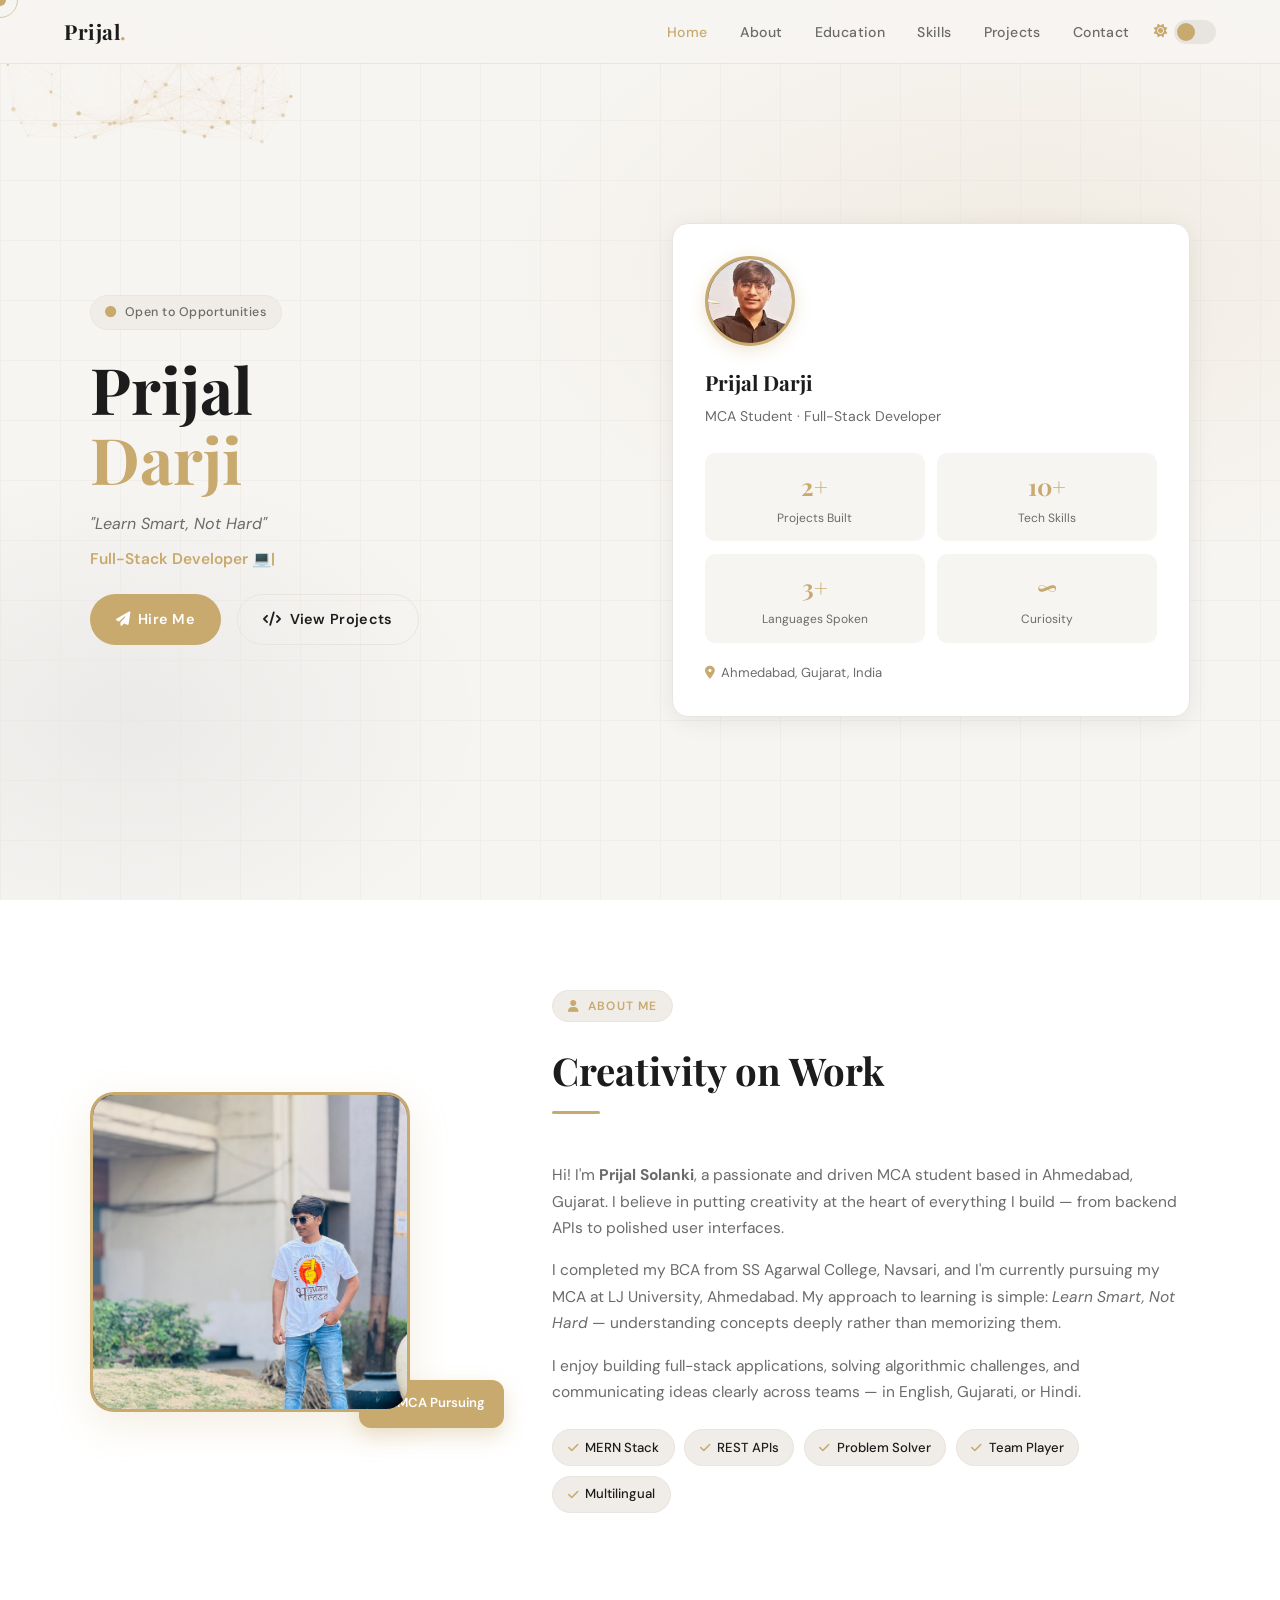
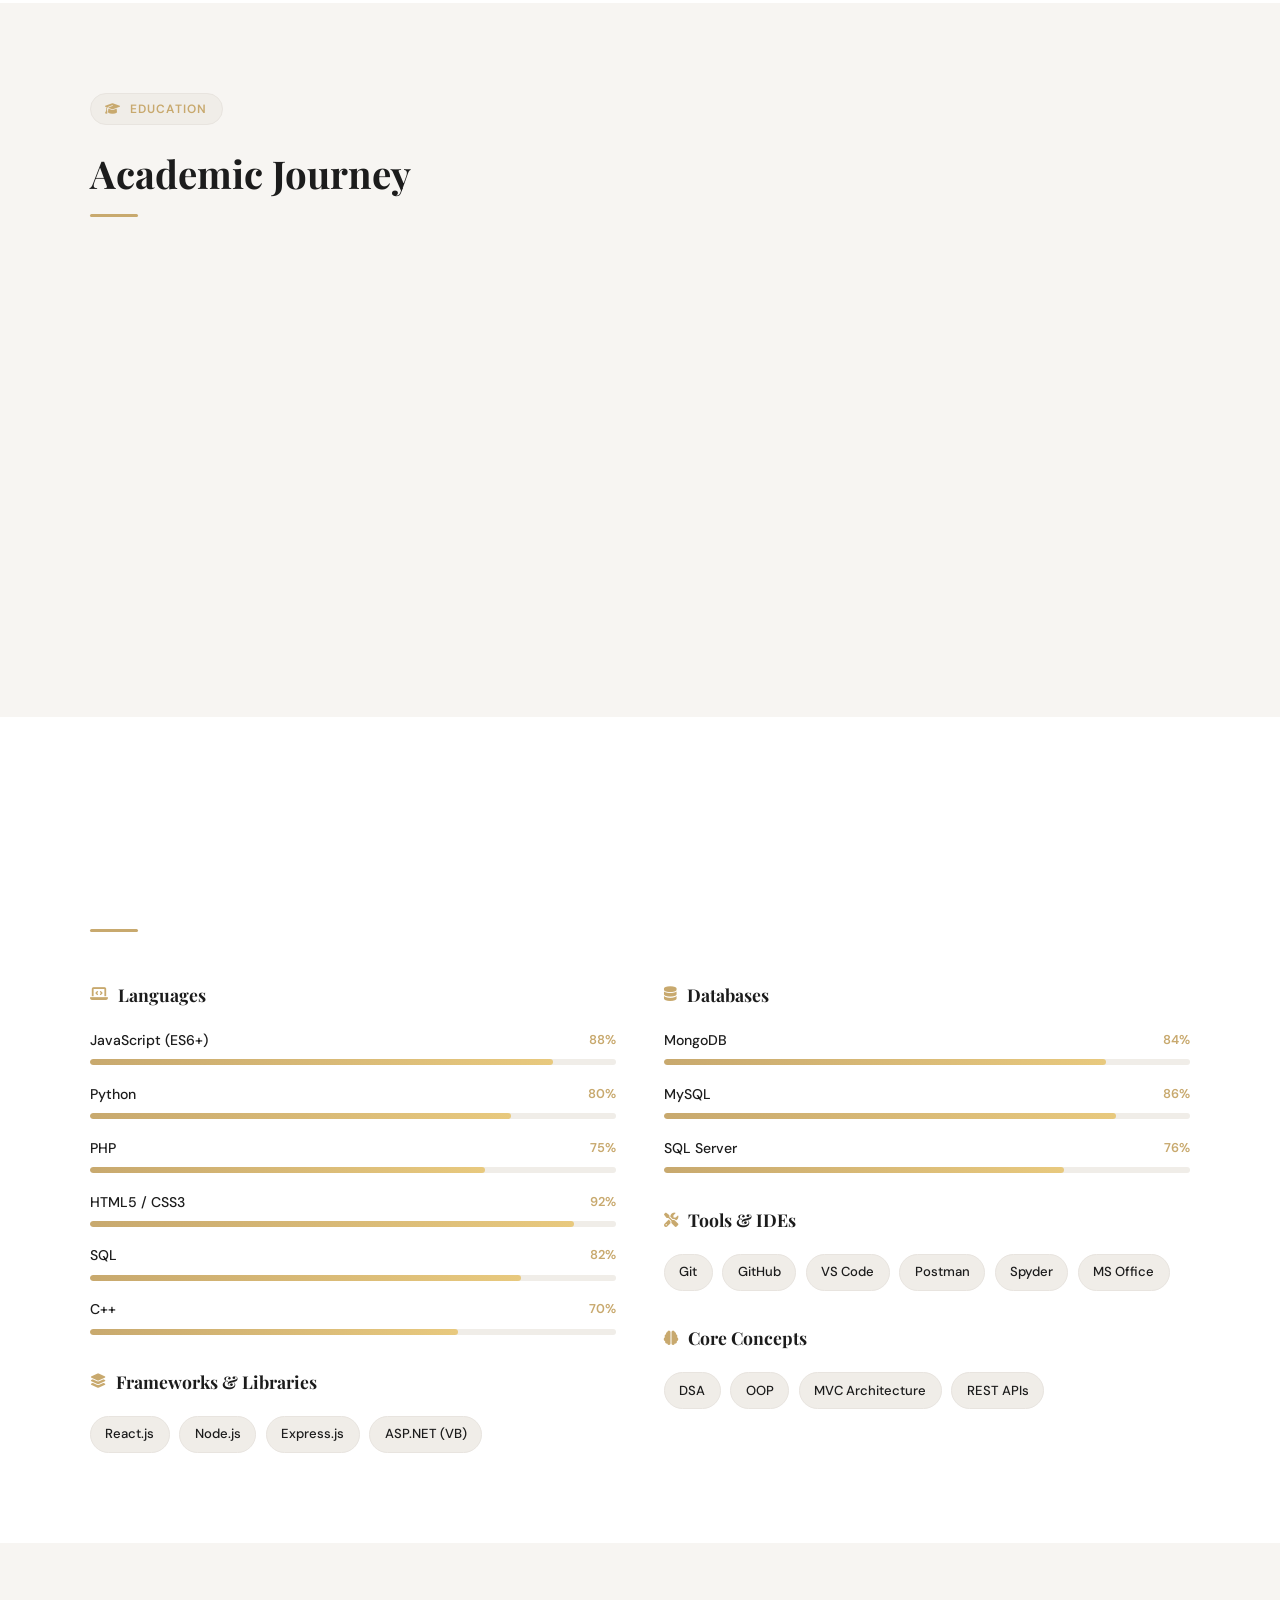
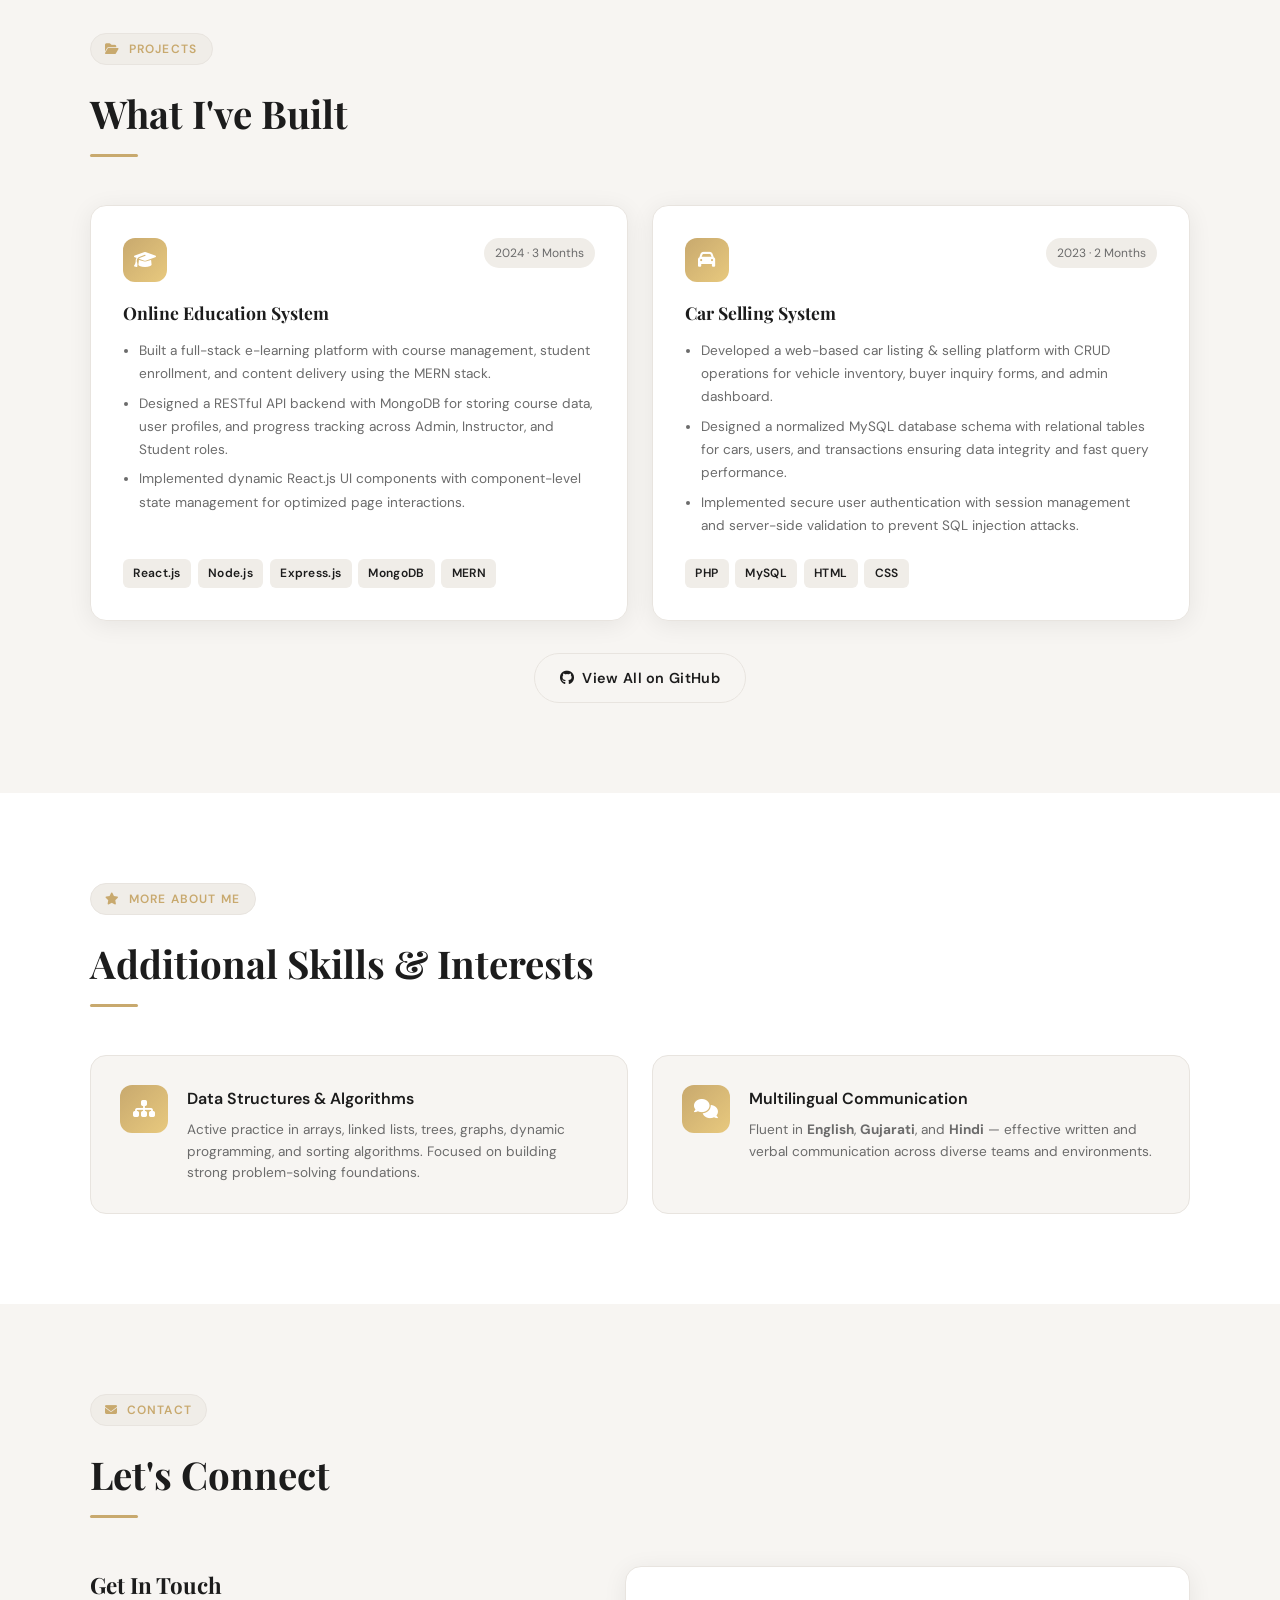
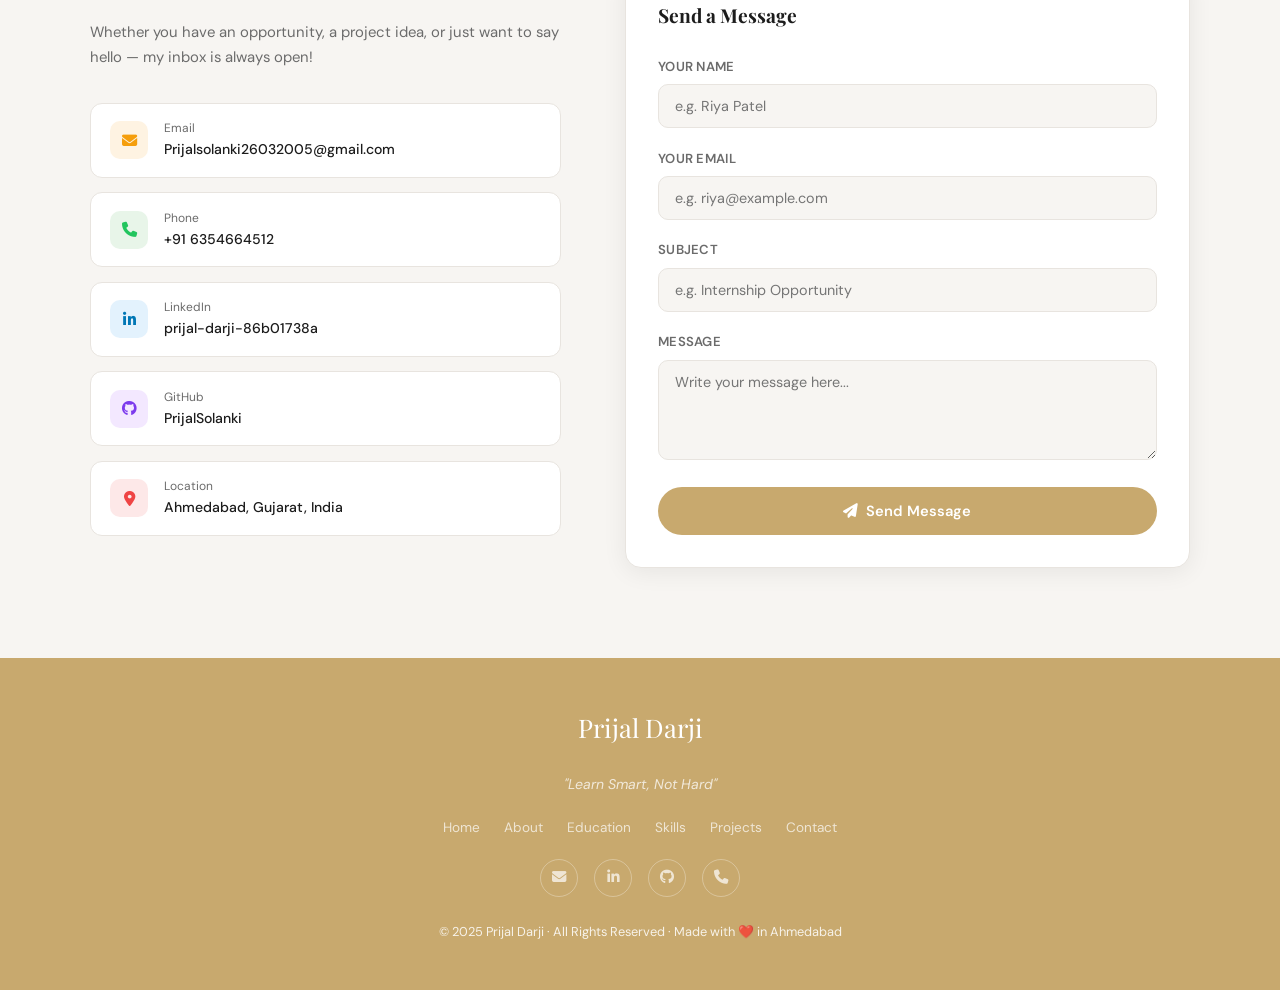
==== commit 167ce064: "Update index.html" ====
--- a/index.html
+++ b/index.html
@@ -301,7 +301,7 @@
   </div>
   <div class="footer-socials">
     <a href="mailto:Prijalsolanki26032005@gmail.com" class="fsoc"><i class="fas fa-envelope"></i></a>
-    <a href="www.linkedin.com/in/prijal-darji" target="_blank" class="fsoc"><i class="fab fa-linkedin-in"></i></a>
+    <a href="https://www.linkedin.com/in/prijal-darji" target="_blank" class="fsoc"><i class="fab fa-linkedin-in"></i></a>
     <a href="https://github.com/PrijalSolanki" target="_blank" class="fsoc"><i class="fab fa-github"></i></a>
     <a href="tel:6354664512" class="fsoc"><i class="fas fa-phone"></i></a>
   </div>
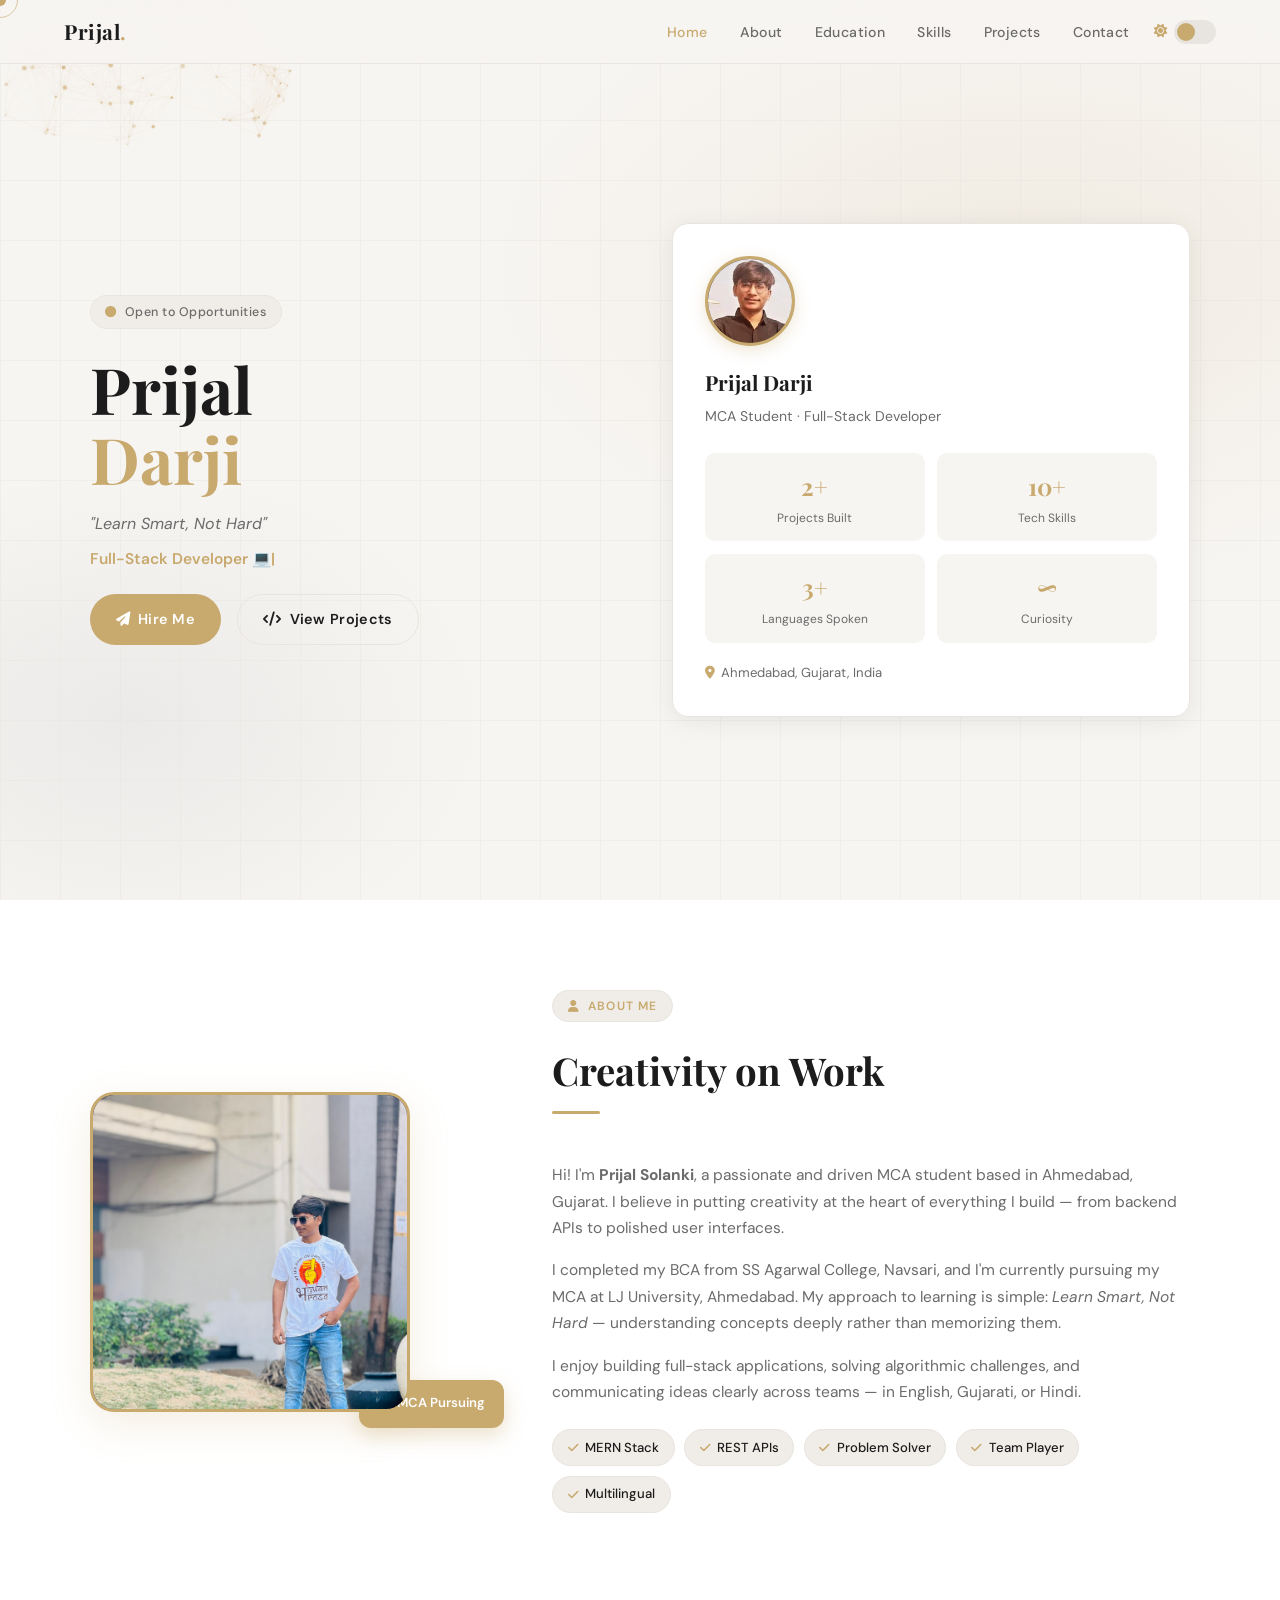
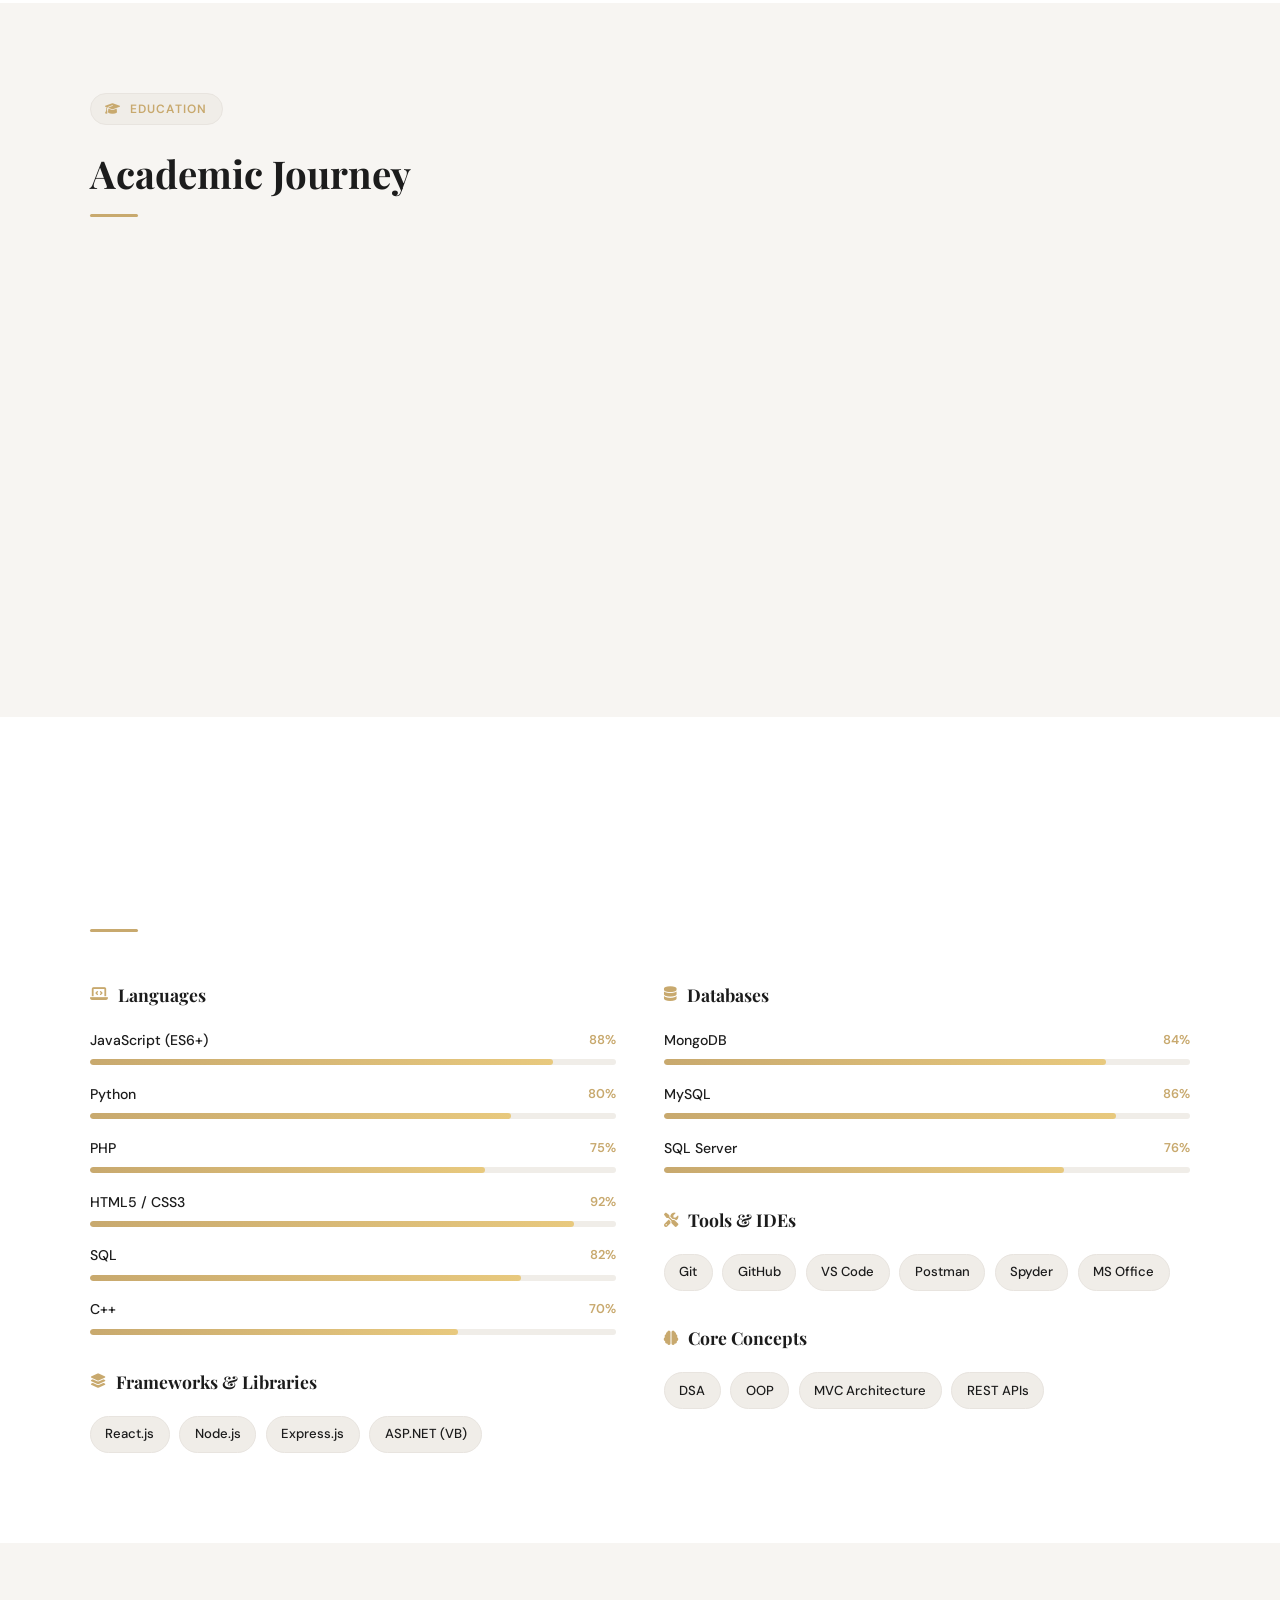
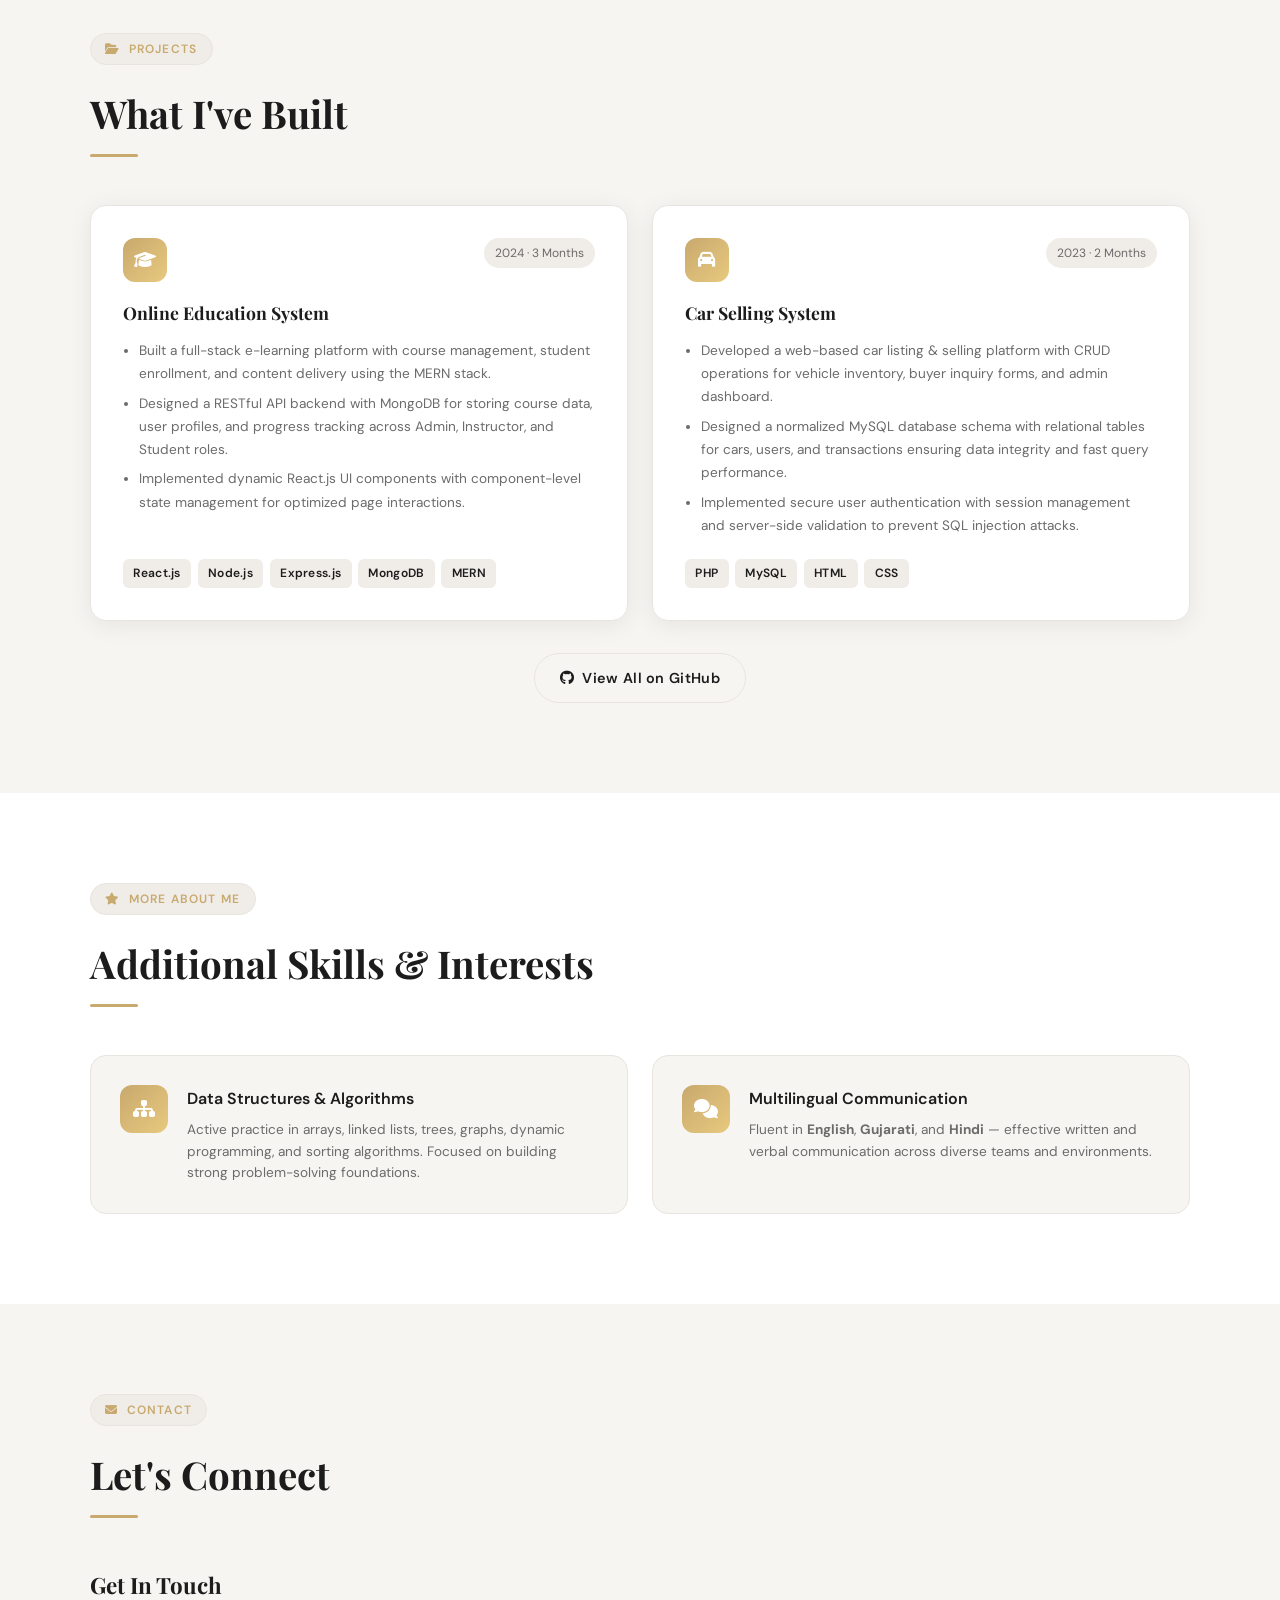
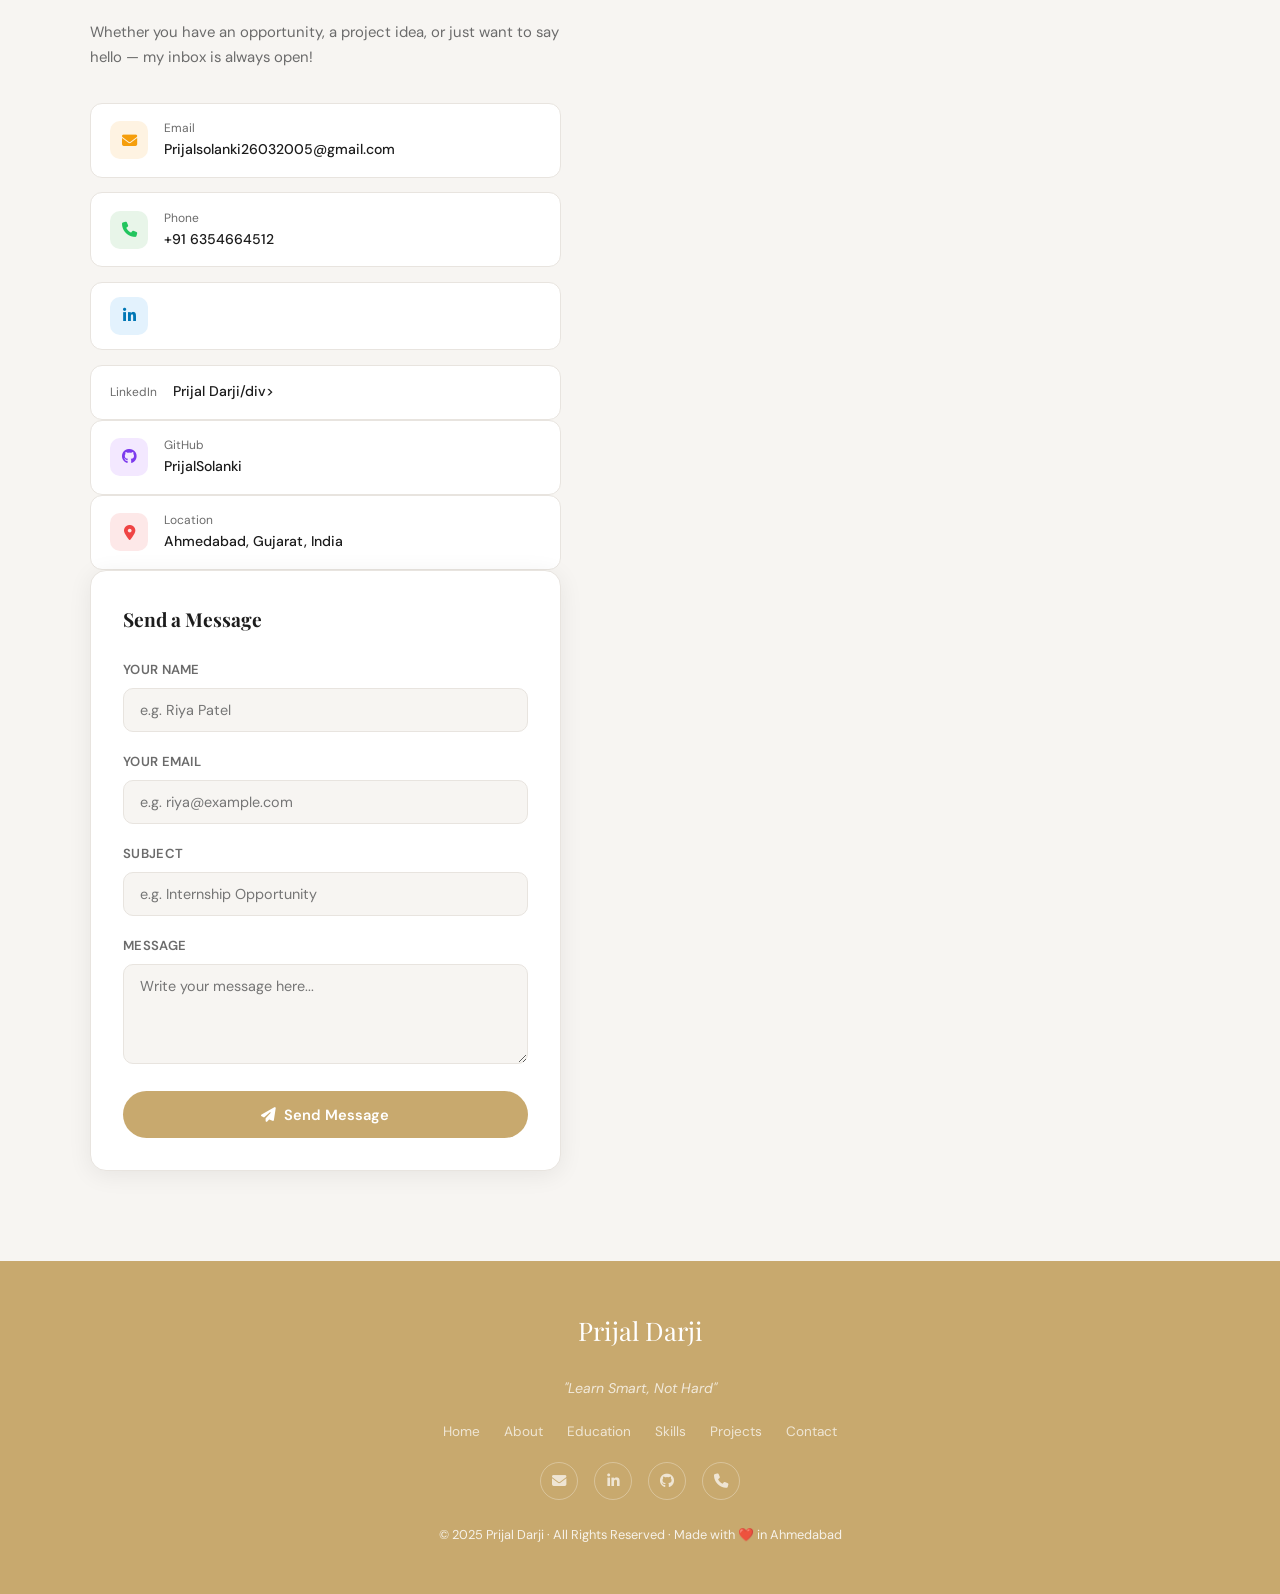
==== commit 78f29ac7: "Update index.html" ====
--- a/index.html
+++ b/index.html
@@ -274,7 +274,7 @@
         <div class="contact-links">
           <a href="mailto:Prijalsolanki26032005@gmail.com" class="contact-link"><div class="c-icon mail"><i class="fas fa-envelope"></i></div><div><div class="c-label">Email</div><div class="c-val">Prijalsolanki26032005@gmail.com</div></div></a>
           <a href="tel:6354664512" class="contact-link"><div class="c-icon phone"><i class="fas fa-phone"></i></div><div><div class="c-label">Phone</div><div class="c-val">+91 6354664512</div></div></a>
-          <a href="https://www.linkedin.com/in/prijal-darji-86b01738a/" target="_blank" class="contact-link"><div class="c-icon linkedin"><i class="fab fa-linkedin-in"></i></div><div><div class="c-label">LinkedIn</div><div class="c-val">prijal-darji-86b01738a</div></div></a>
+          <a href="https://www.linkedin.com/in/prijal-darji" target="_blank" class="contact-link"><div class="c-icon linkedin"><i class="fab fa-linkedin-in"></i></div><div><div class="c-label">LinkedIn</div><div class="c-val">Prijal Darji/div></div></a>
           <a href="https://github.com/PrijalSolanki" target="_blank" class="contact-link"><div class="c-icon github"><i class="fab fa-github"></i></div><div><div class="c-label">GitHub</div><div class="c-val">PrijalSolanki</div></div></a>
           <div class="contact-link"><div class="c-icon loc"><i class="fas fa-map-marker-alt"></i></div><div><div class="c-label">Location</div><div class="c-val">Ahmedabad, Gujarat, India</div></div></div>
         </div>
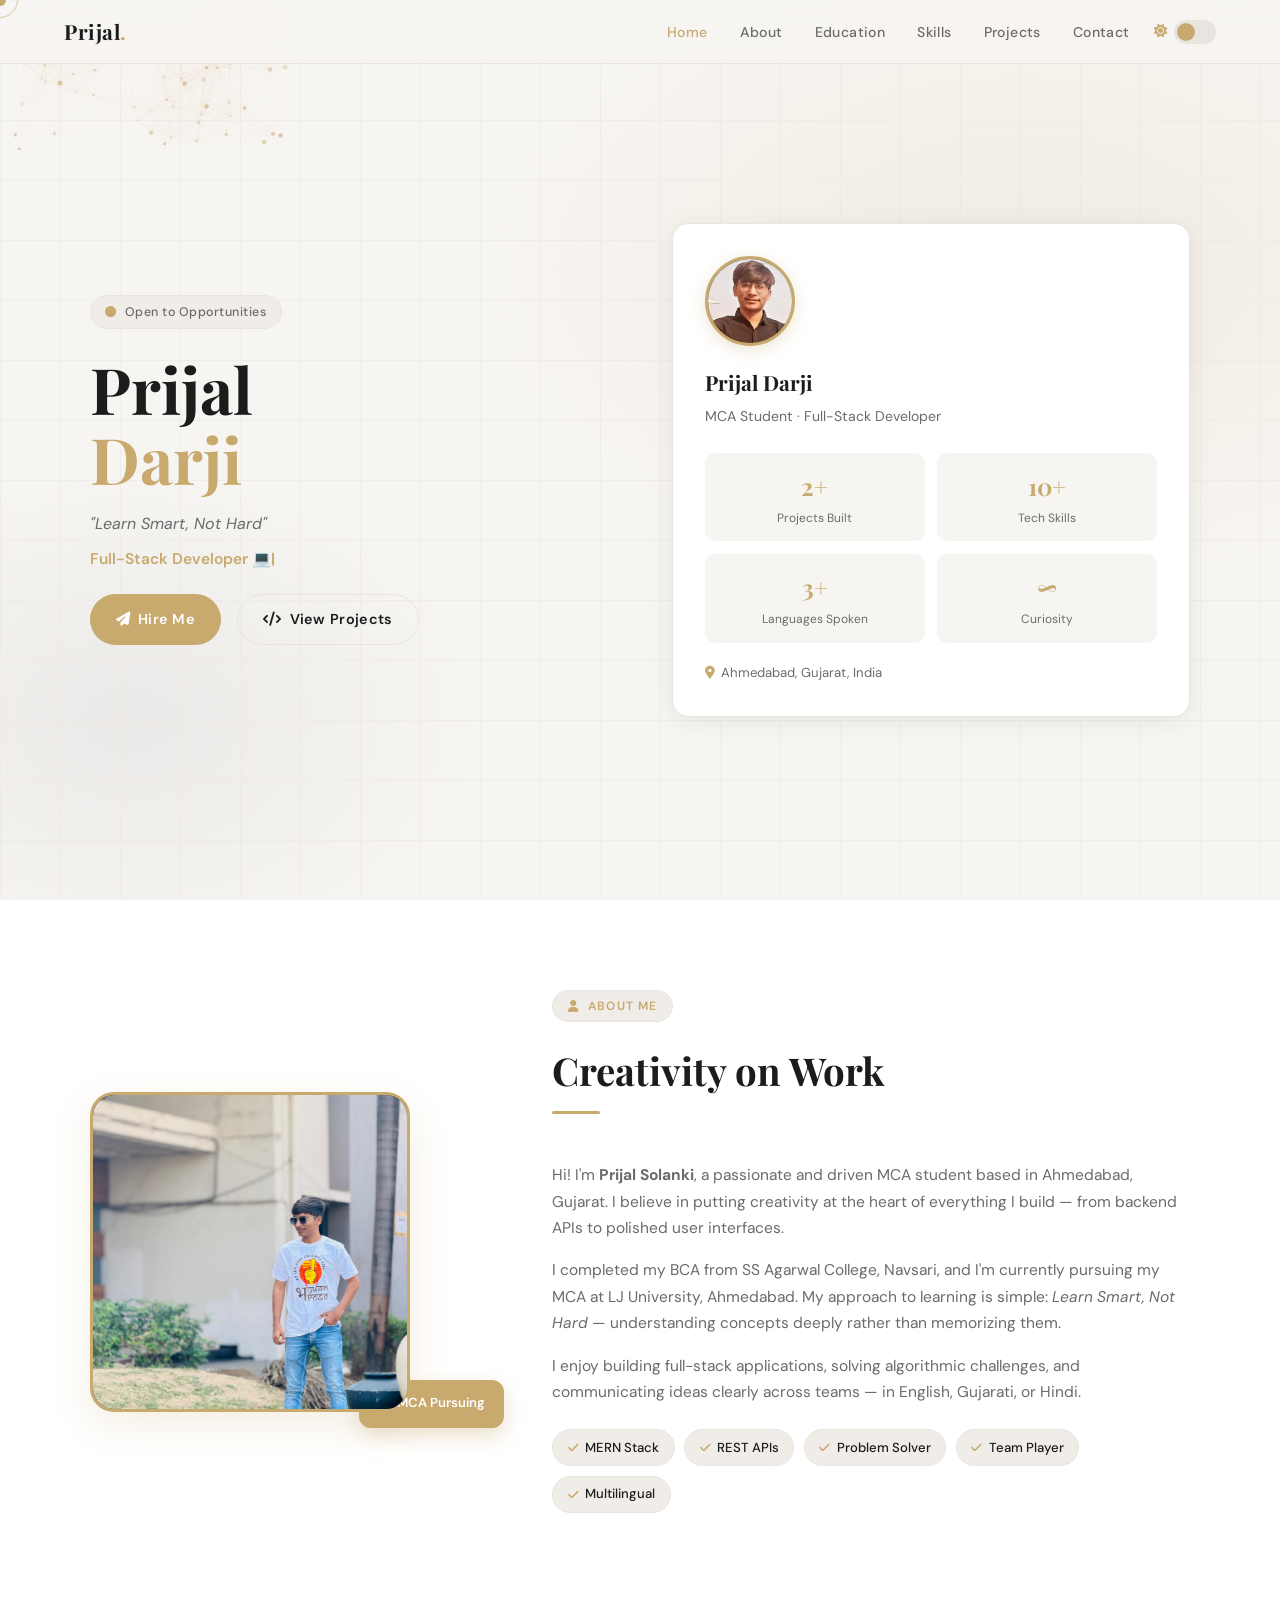
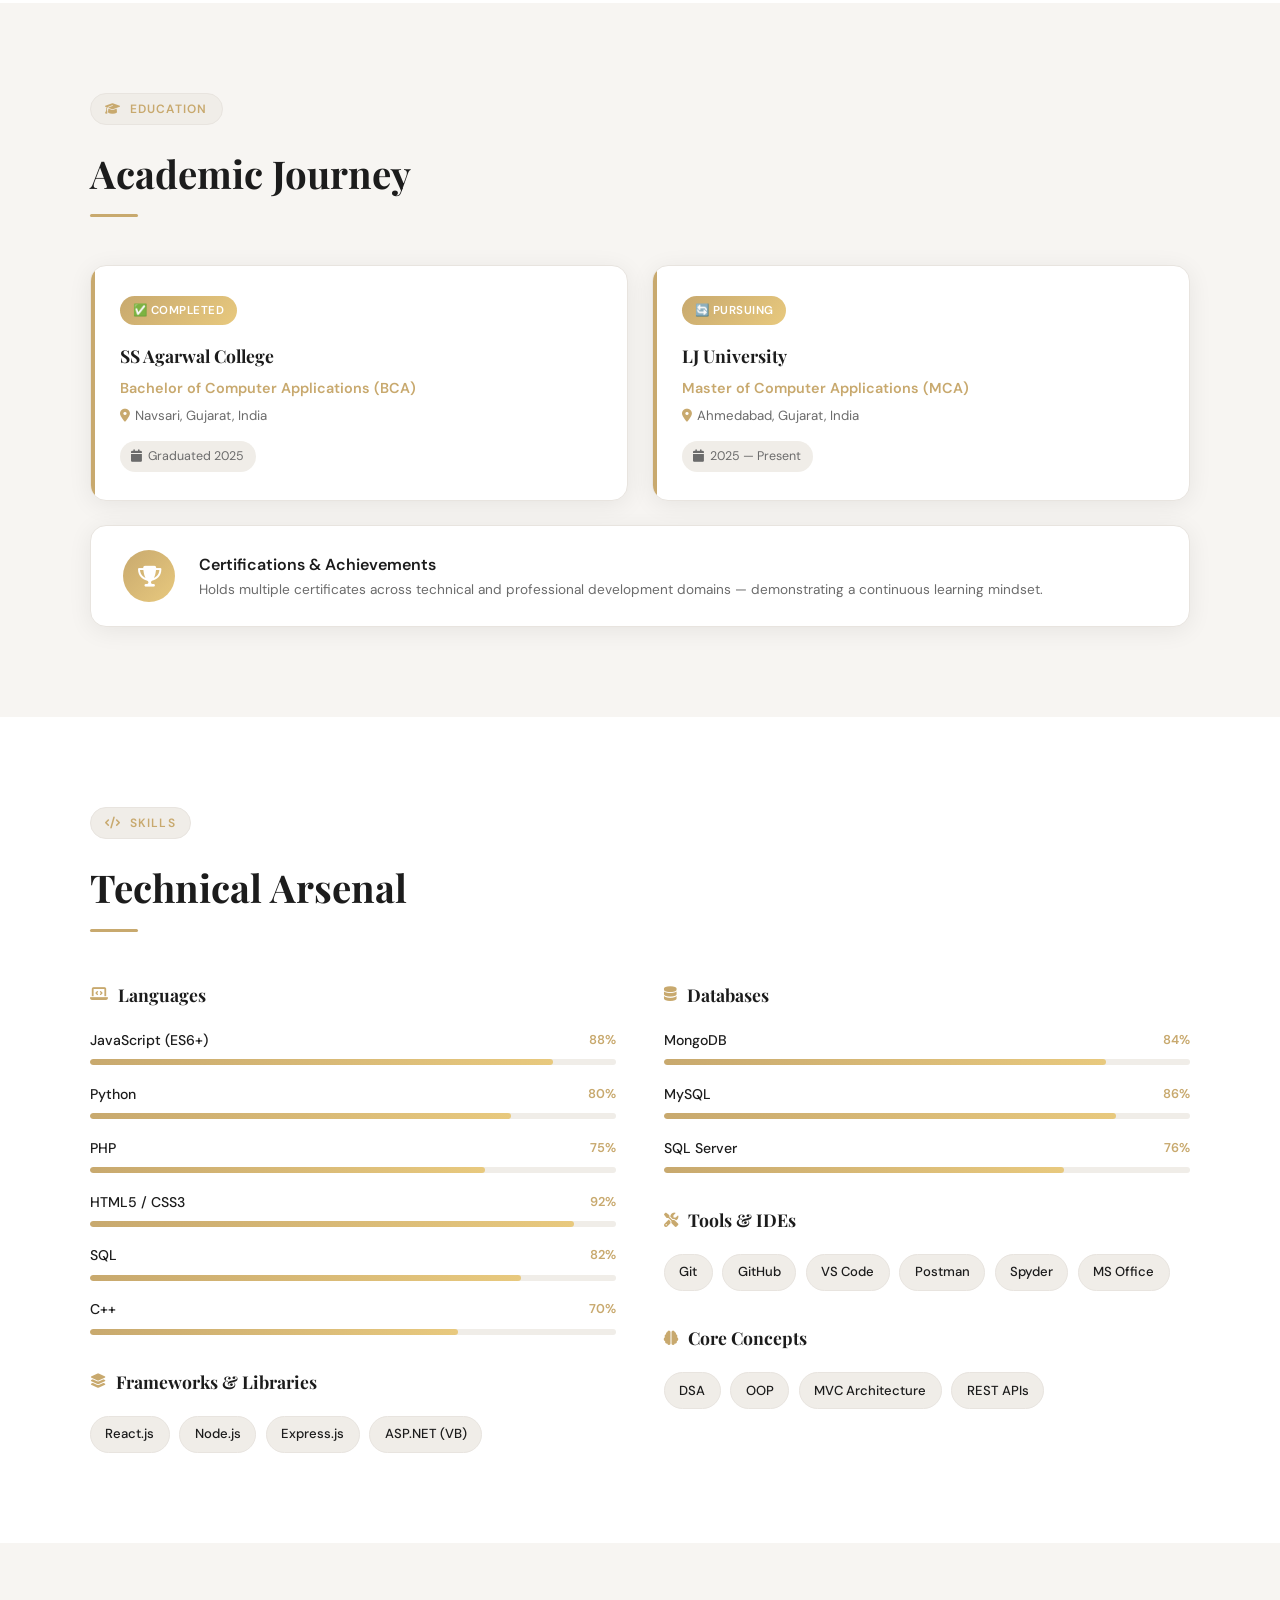
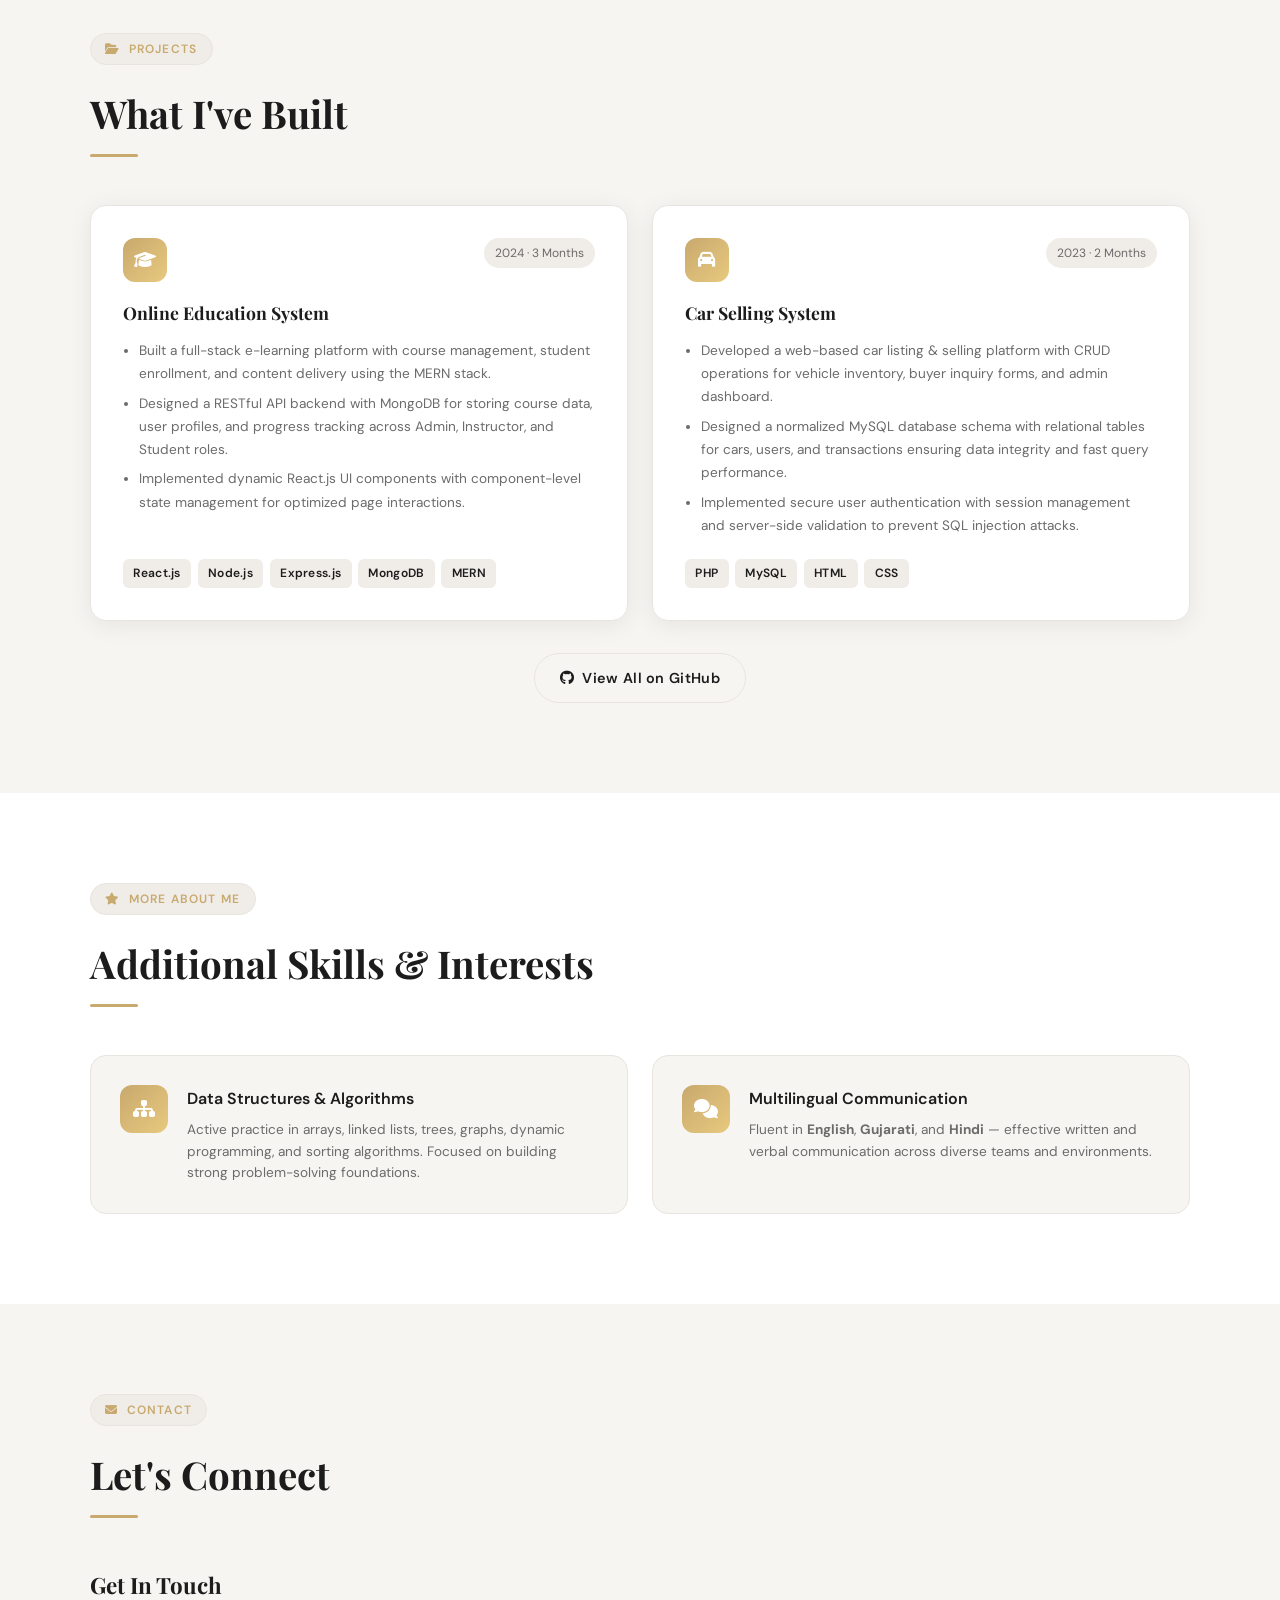
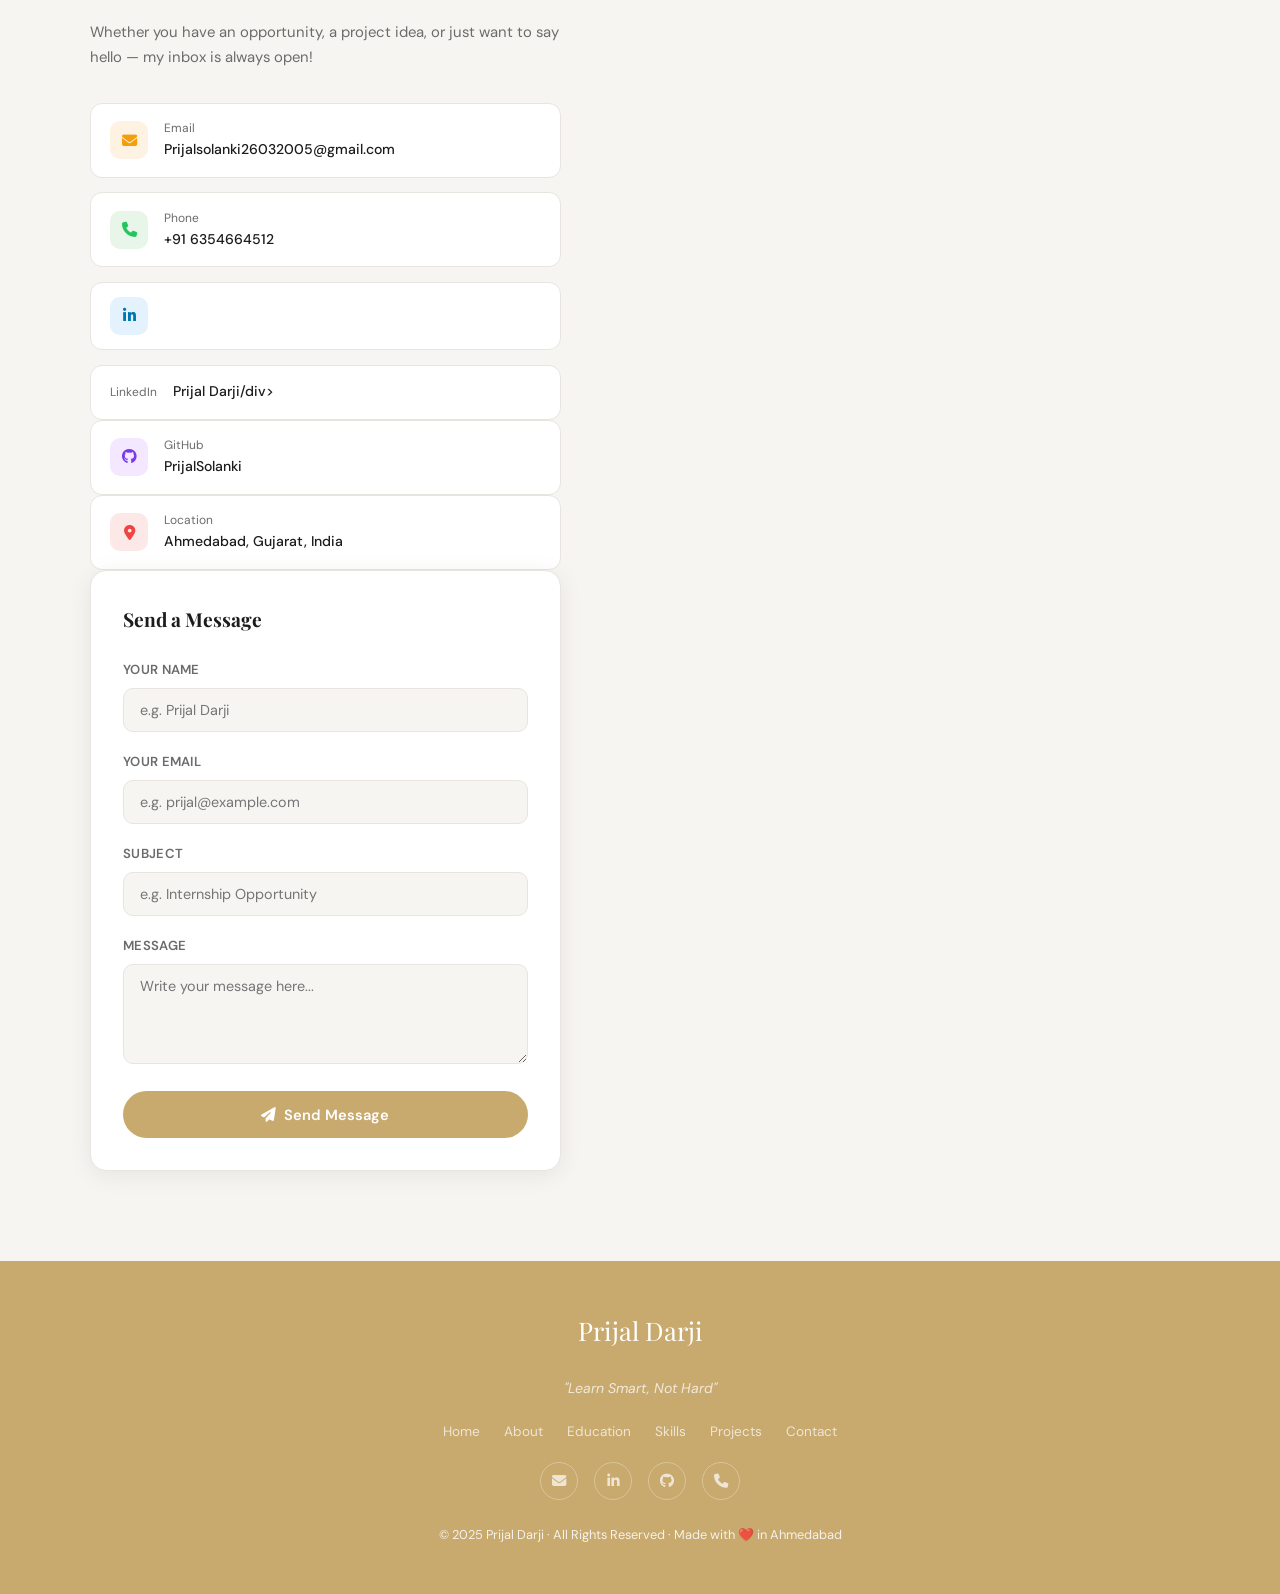
==== commit f07923da: "Update index.html" ====
--- a/index.html
+++ b/index.html
@@ -281,8 +281,8 @@
       </div>
       <div class="contact-form reveal">
         <h3>Send a Message</h3>
-        <div class="form-group"><label>YOUR NAME</label><input type="text" placeholder="e.g. Riya Patel"/></div>
-        <div class="form-group"><label>YOUR EMAIL</label><input type="email" placeholder="e.g. riya@example.com"/></div>
+        <div class="form-group"><label>YOUR NAME</label><input type="text" placeholder="e.g. Prijal Darji"/></div>
+        <div class="form-group"><label>YOUR EMAIL</label><input type="email" placeholder="e.g. prijal@example.com"/></div>
         <div class="form-group"><label>SUBJECT</label><input type="text" placeholder="e.g. Internship Opportunity"/></div>
         <div class="form-group"><label>MESSAGE</label><textarea placeholder="Write your message here..."></textarea></div>
         <button class="form-submit magnetic"><i class="fas fa-paper-plane"></i>&nbsp; Send Message</button>
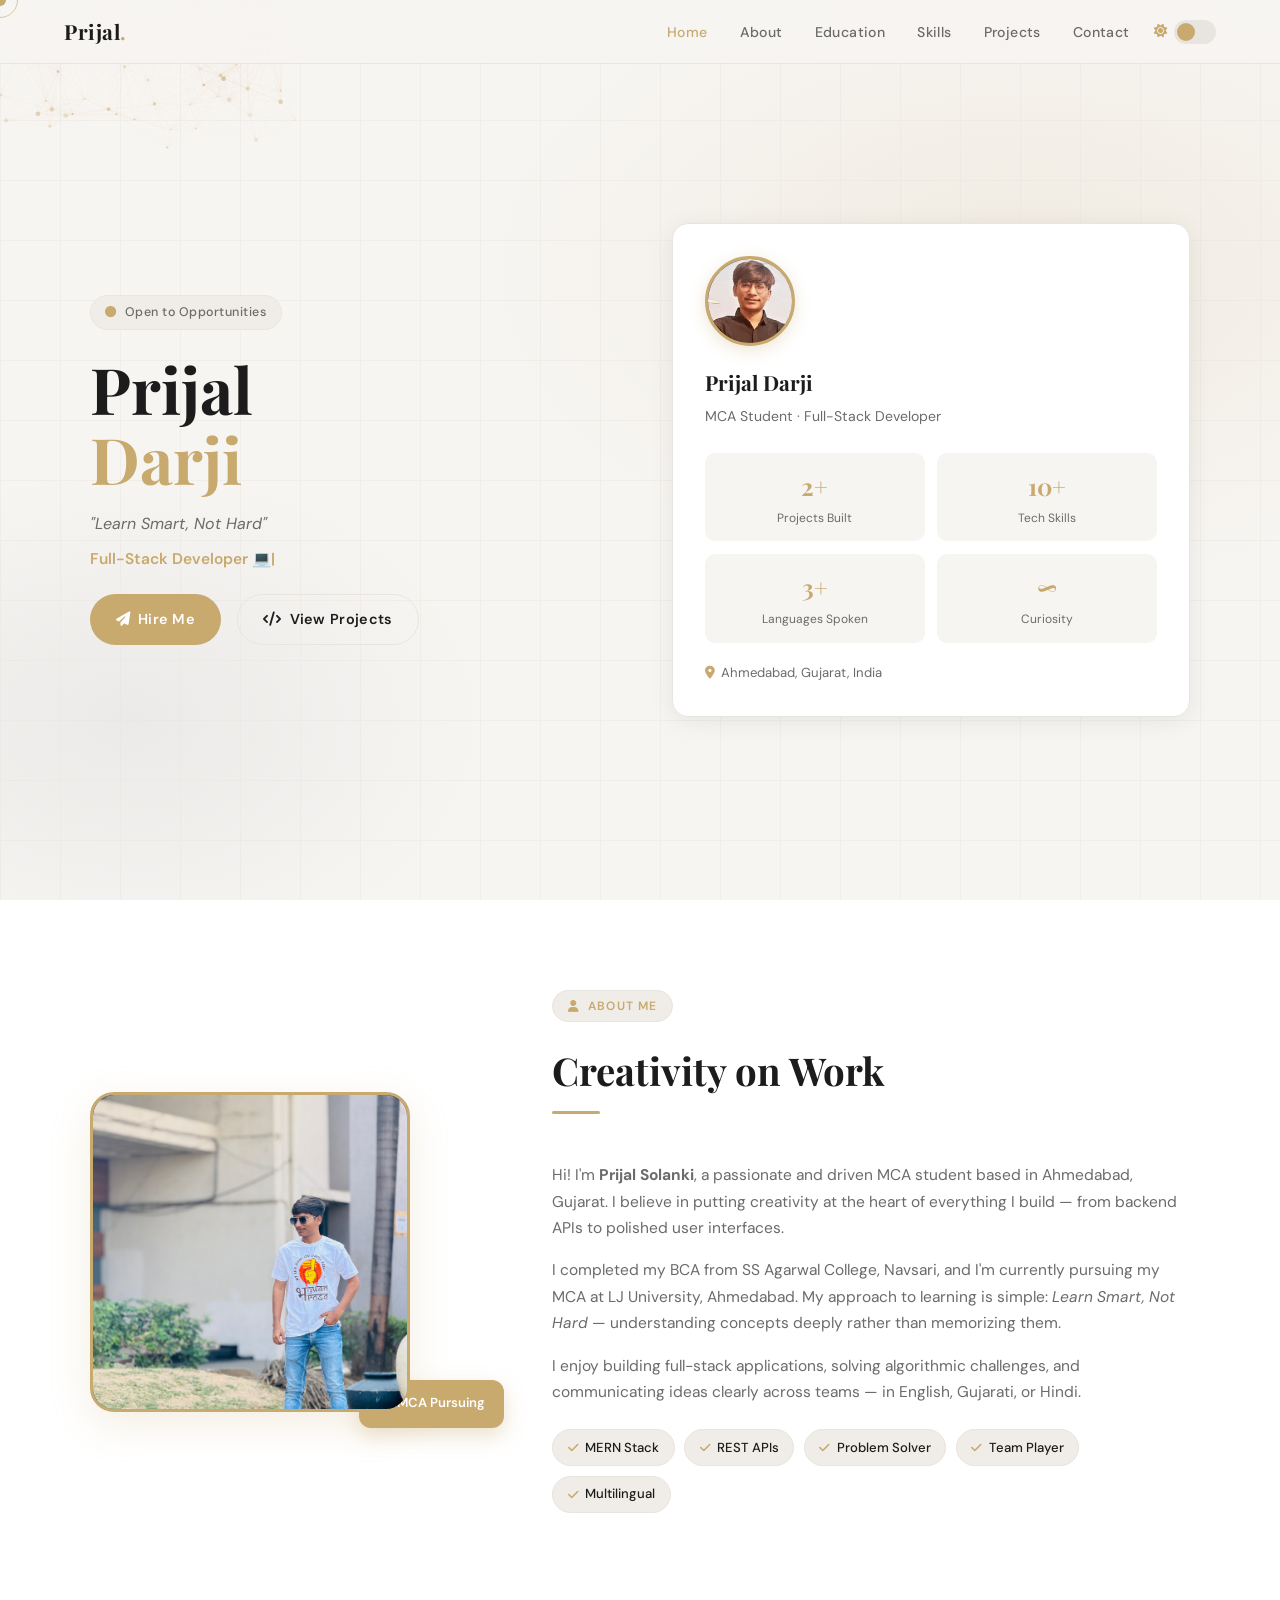
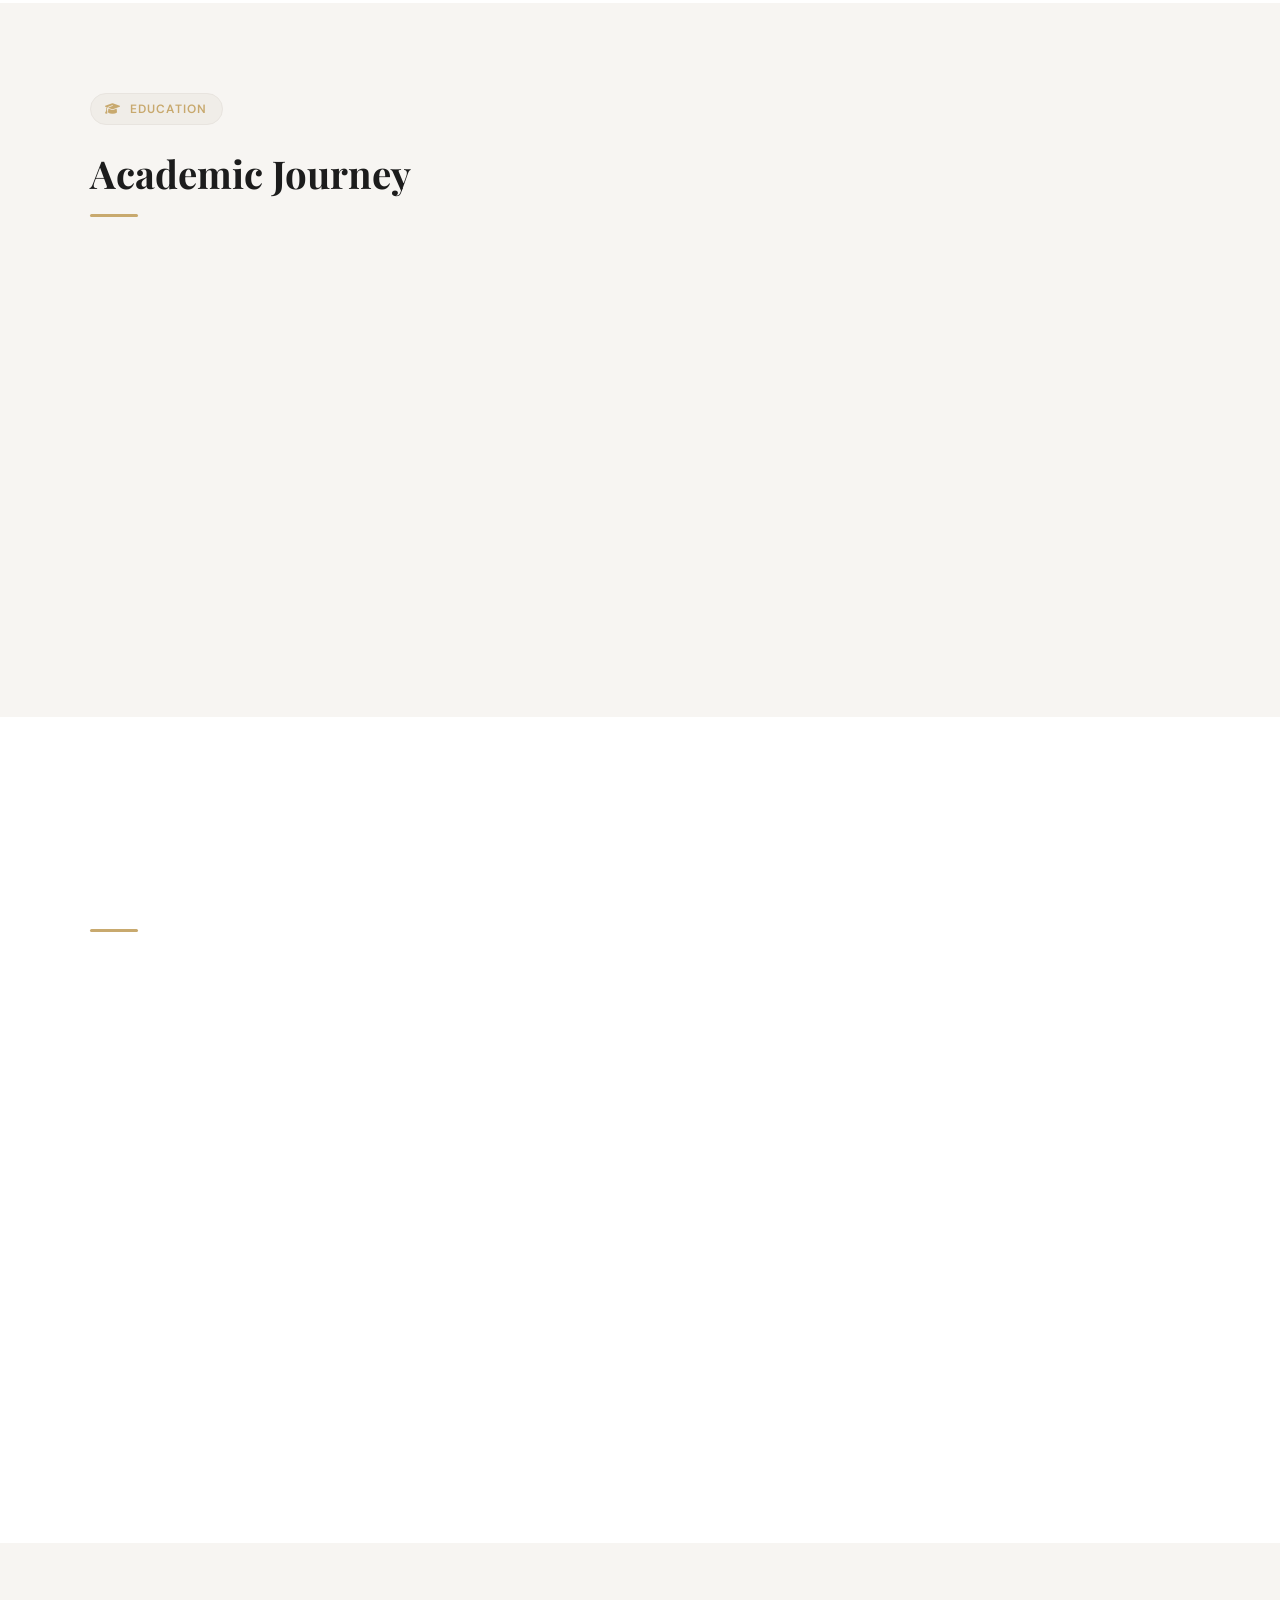
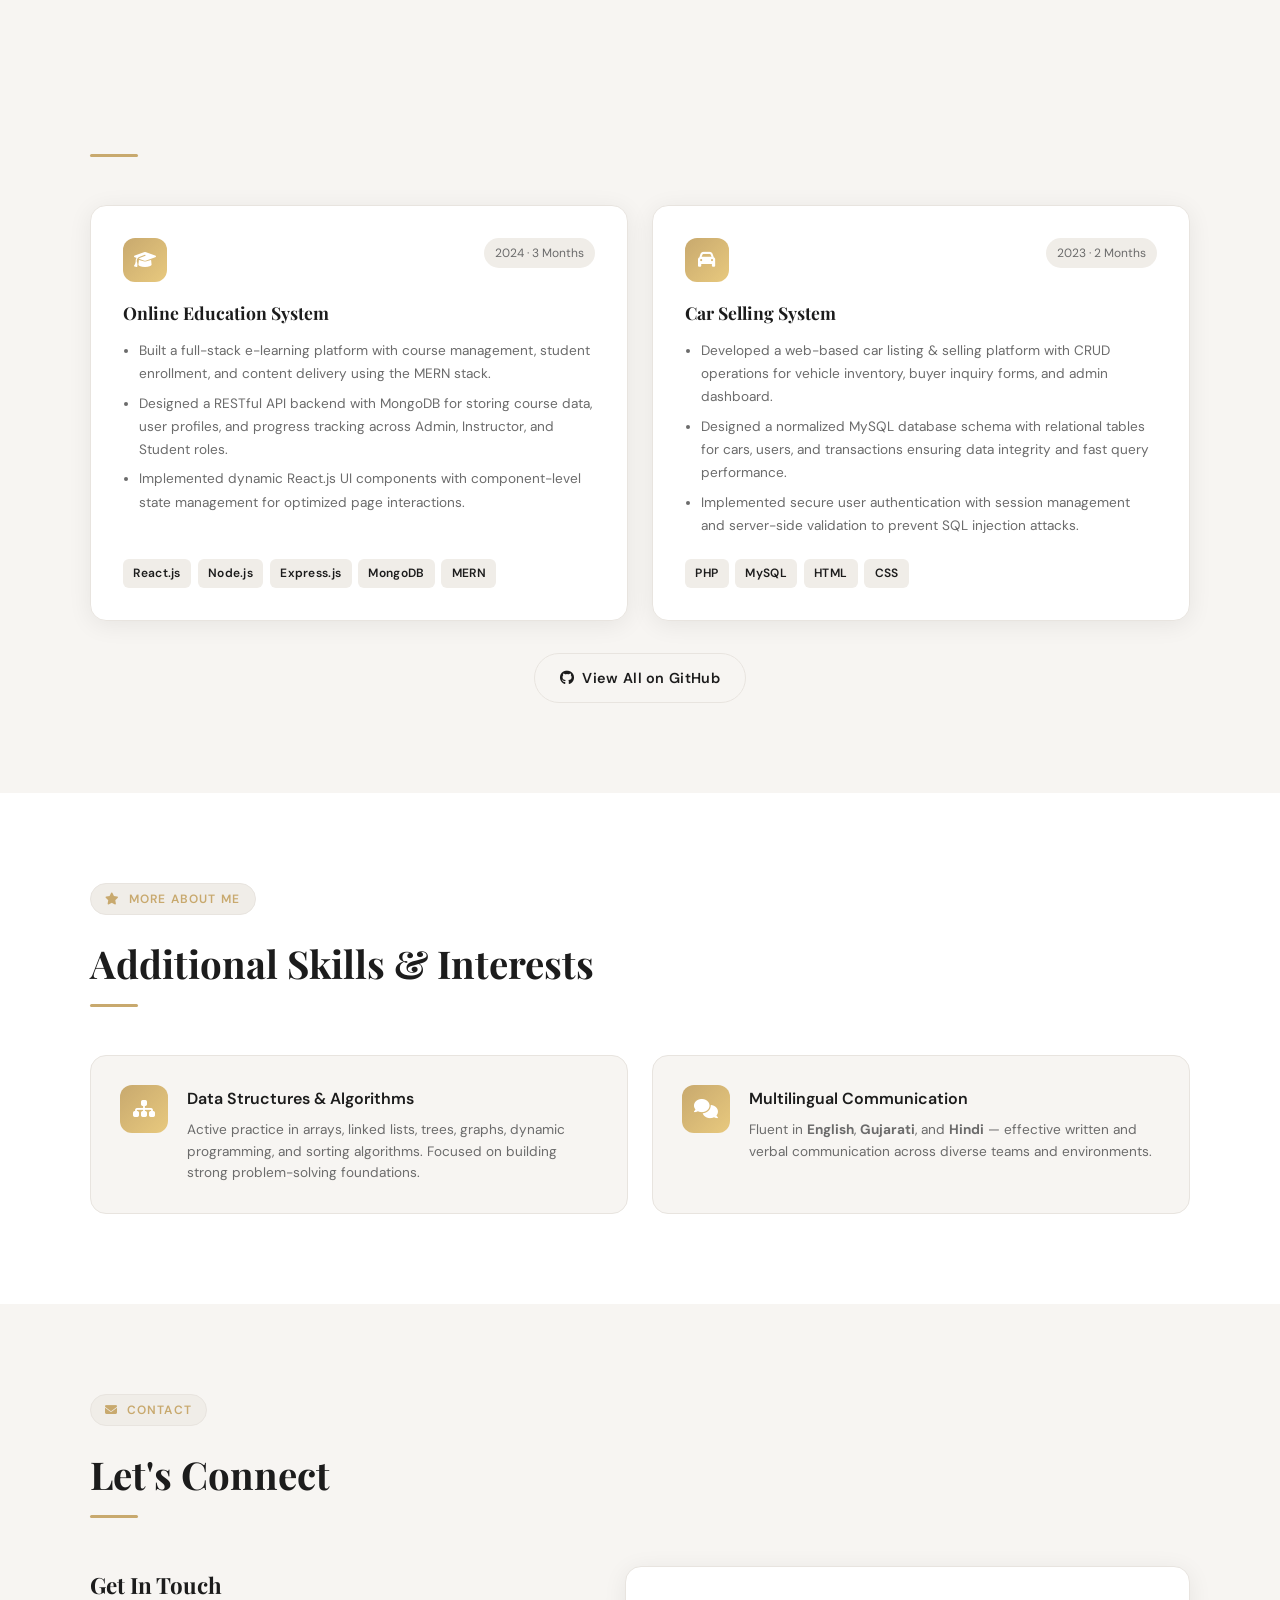
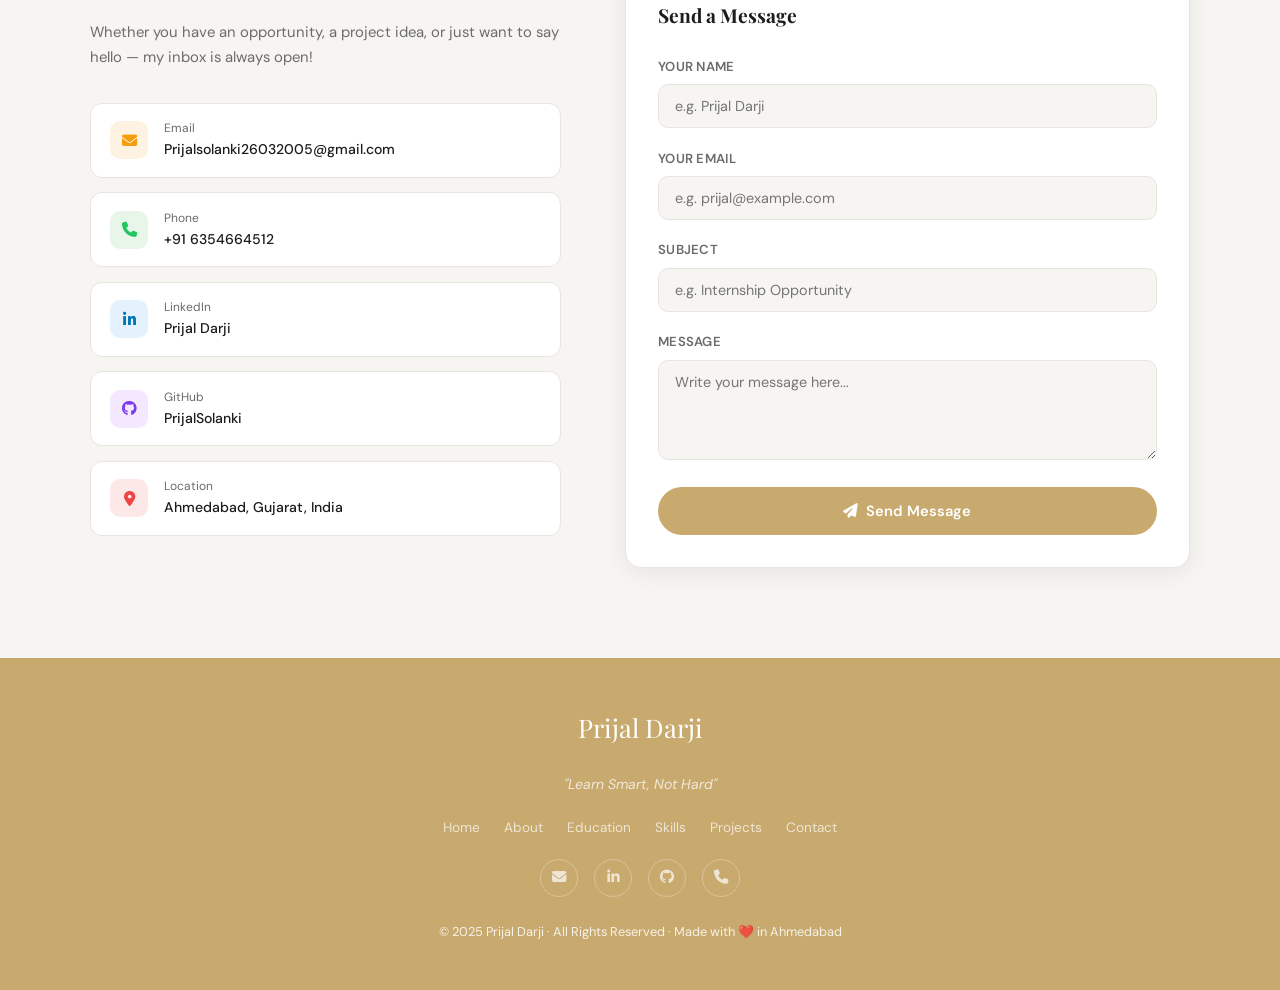
==== commit 2303bd47: "Update index.html" ====
--- a/index.html
+++ b/index.html
@@ -274,7 +274,7 @@
         <div class="contact-links">
           <a href="mailto:Prijalsolanki26032005@gmail.com" class="contact-link"><div class="c-icon mail"><i class="fas fa-envelope"></i></div><div><div class="c-label">Email</div><div class="c-val">Prijalsolanki26032005@gmail.com</div></div></a>
           <a href="tel:6354664512" class="contact-link"><div class="c-icon phone"><i class="fas fa-phone"></i></div><div><div class="c-label">Phone</div><div class="c-val">+91 6354664512</div></div></a>
-          <a href="https://www.linkedin.com/in/prijal-darji" target="_blank" class="contact-link"><div class="c-icon linkedin"><i class="fab fa-linkedin-in"></i></div><div><div class="c-label">LinkedIn</div><div class="c-val">Prijal Darji/div></div></a>
+          <a href="https://www.linkedin.com/in/prijal-darji" target="_blank" class="contact-link"><div class="c-icon linkedin"><i class="fab fa-linkedin-in"></i></div><div><div class="c-label">LinkedIn</div><div class="c-val">Prijal Darji</div></div></a>
           <a href="https://github.com/PrijalSolanki" target="_blank" class="contact-link"><div class="c-icon github"><i class="fab fa-github"></i></div><div><div class="c-label">GitHub</div><div class="c-val">PrijalSolanki</div></div></a>
           <div class="contact-link"><div class="c-icon loc"><i class="fas fa-map-marker-alt"></i></div><div><div class="c-label">Location</div><div class="c-val">Ahmedabad, Gujarat, India</div></div></div>
         </div>
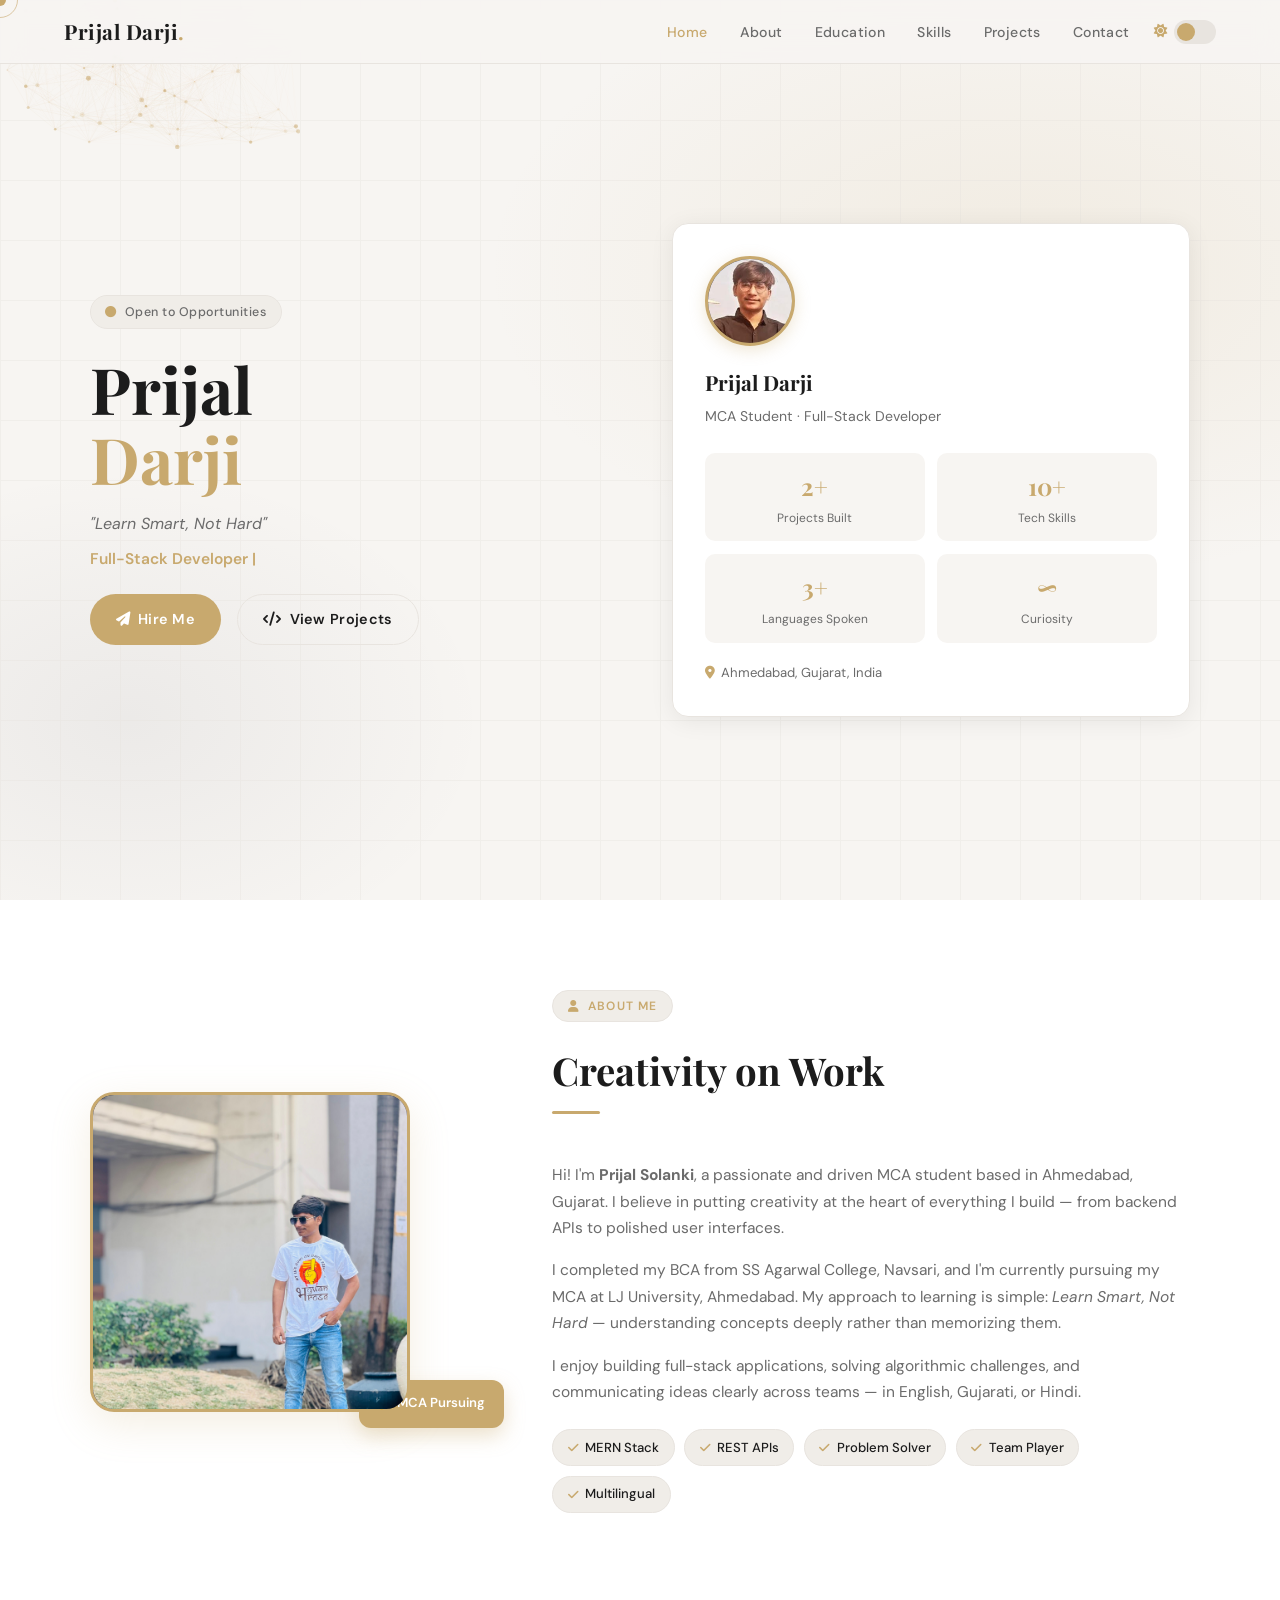
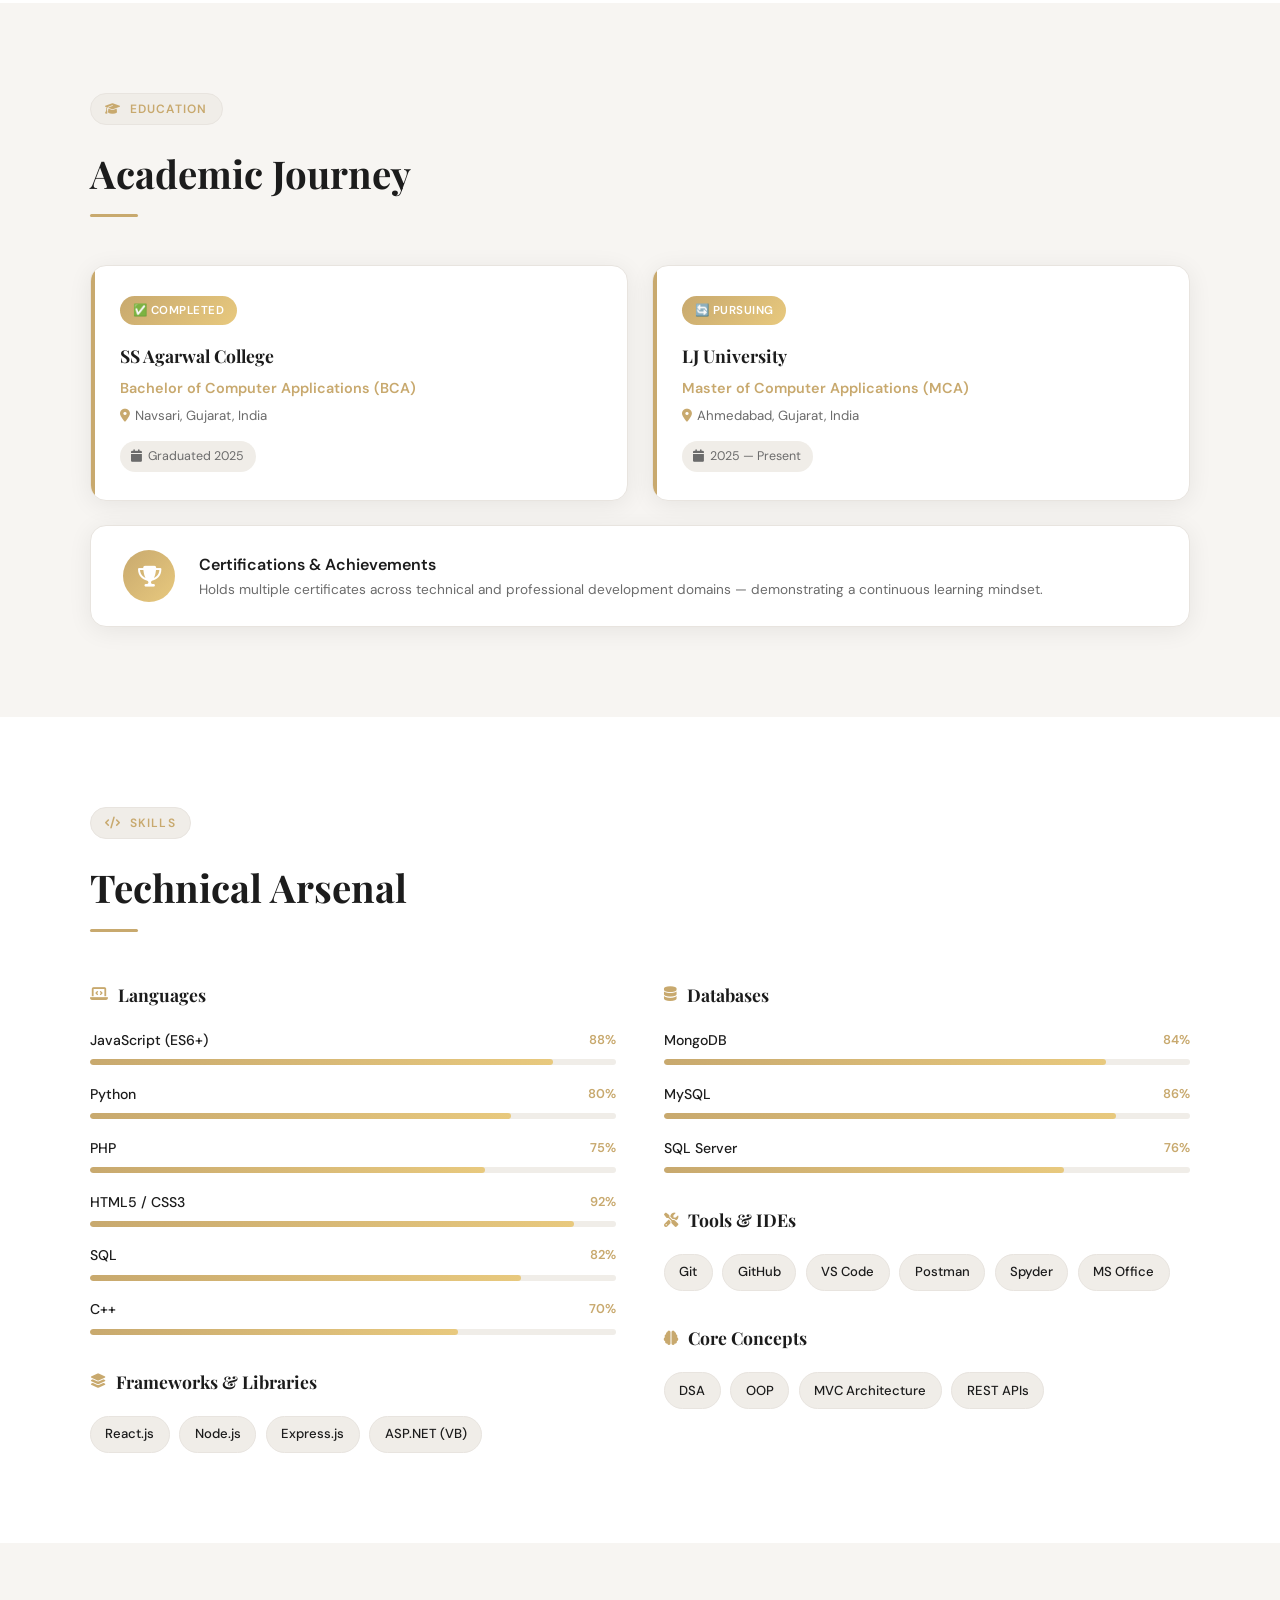
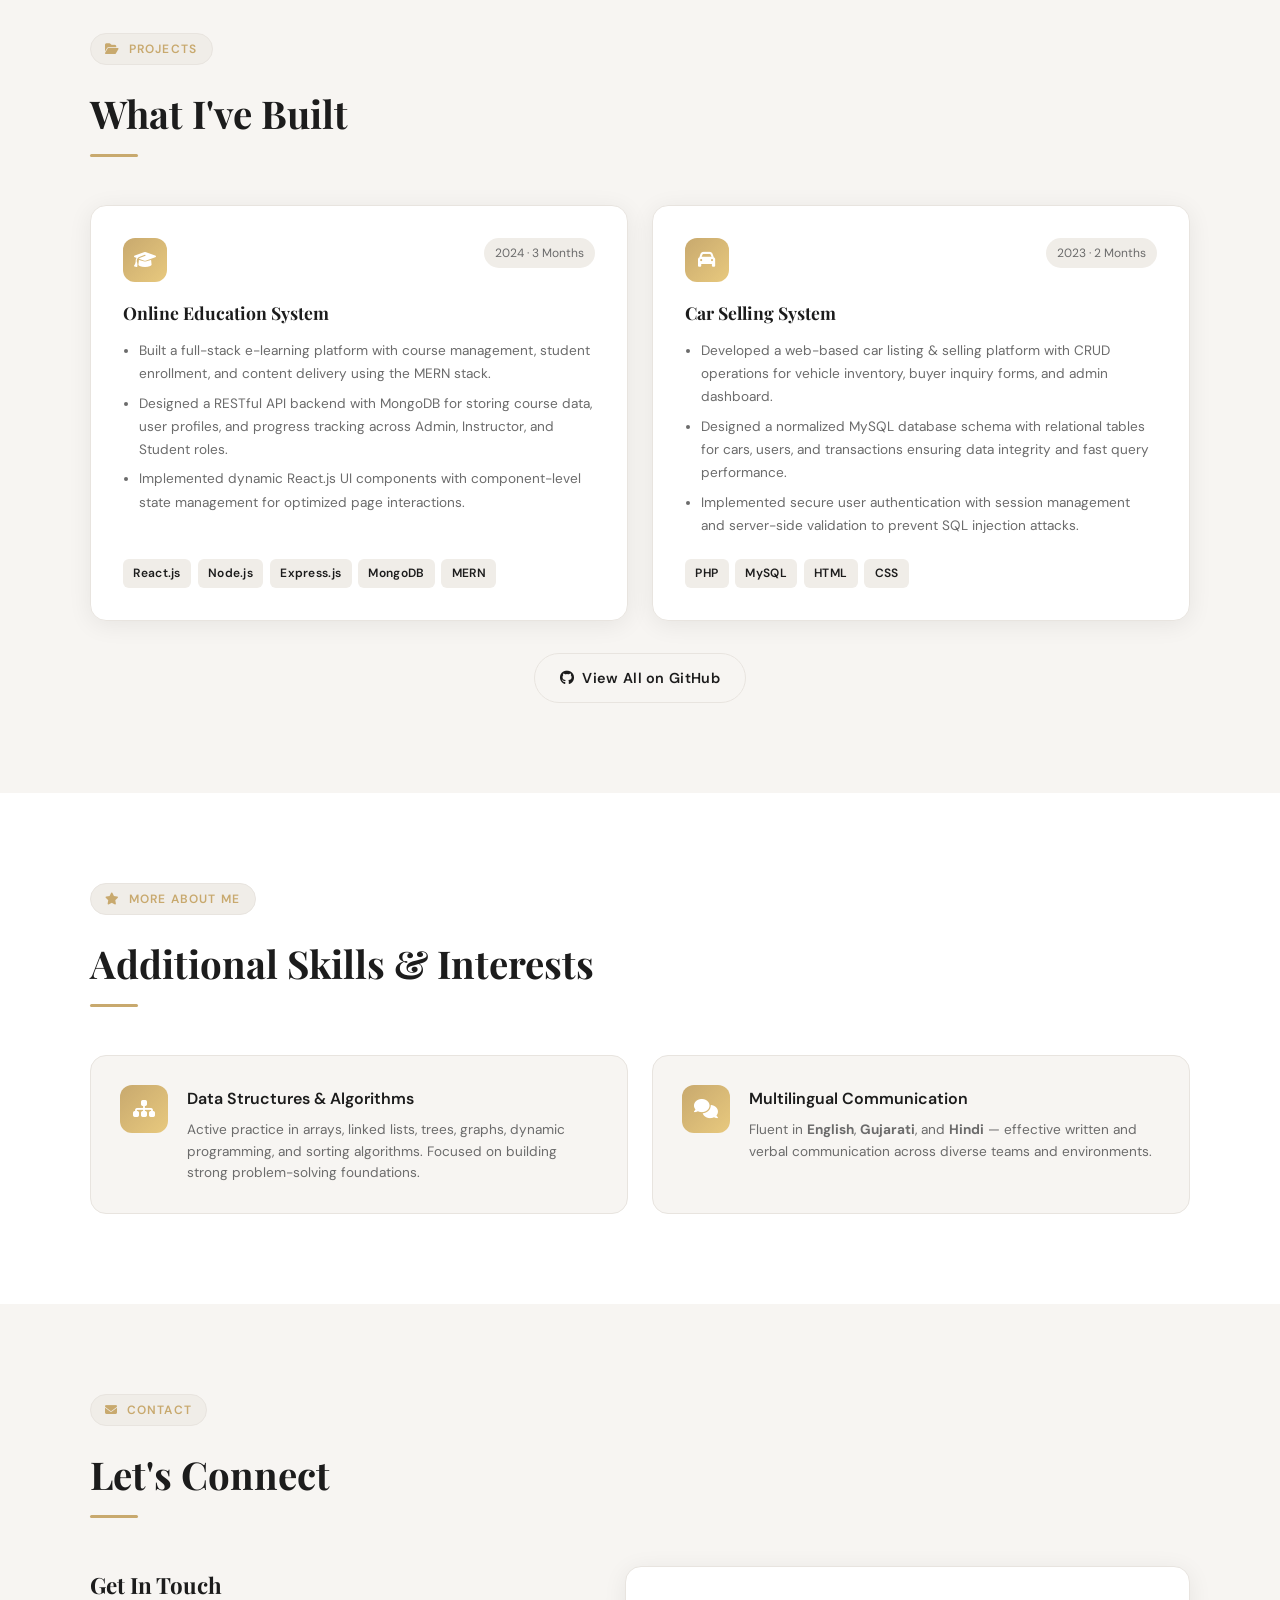
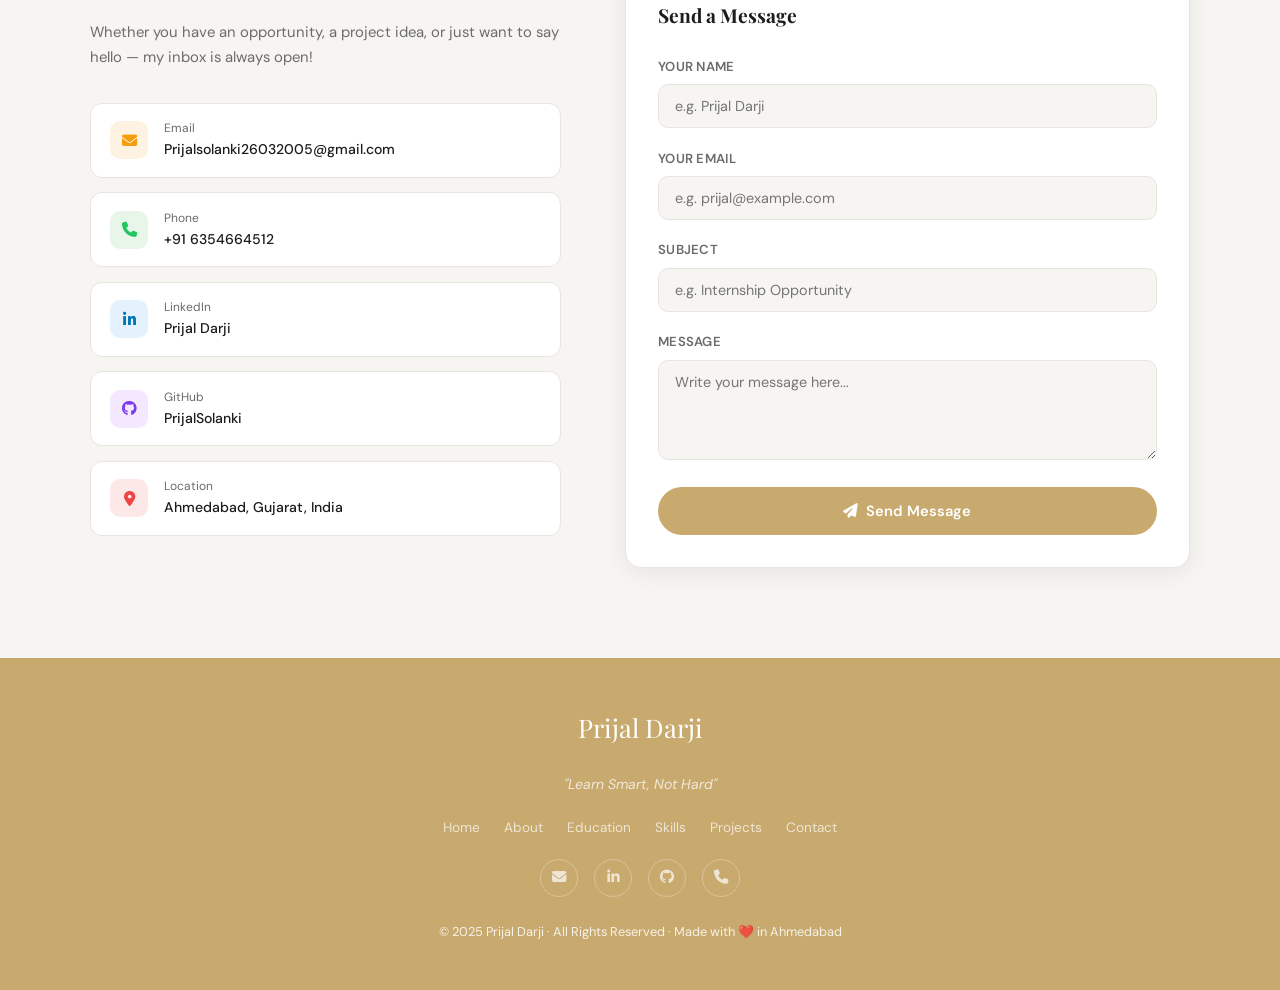
==== commit f2ecda9a: "Update index.html" ====
--- a/index.html
+++ b/index.html
@@ -3,7 +3,7 @@
 <head>
   <meta charset="UTF-8" />
   <meta name="viewport" content="width=device-width, initial-scale=1.0"/>
-  <title>Prijal Solanki — Virtual Resume</title>
+  <title>Prijal Darji — Virtual Resume</title>
   <link rel="icon" href="data:image/svg+xml,<svg xmlns='http://www.w3.org/2000/svg' viewBox='0 0 100 100'><rect width='100' height='100' rx='20' fill='%231a1a2e'/><text y='.9em' font-size='55' x='50%' text-anchor='middle' font-family='serif' fill='%23c8a96e'>PS</text></svg>"/>
   <link href="https://fonts.googleapis.com/css2?family=Playfair+Display:wght@400;600;700&family=DM+Sans:wght@300;400;500;600&display=swap" rel="stylesheet"/>
   <link rel="stylesheet" href="https://cdnjs.cloudflare.com/ajax/libs/font-awesome/6.5.0/css/all.min.css"/>
@@ -19,7 +19,7 @@
 
 <!-- NAVBAR -->
 <nav id="navbar">
-  <div class="nav-logo">Prijal<span>.</span></div>
+  <div class="nav-logo">Prijal Darji<span>.</span></div>
   <div class="nav-right">
     <ul class="nav-links">
       <li><a href="#hero">Home</a></li>
